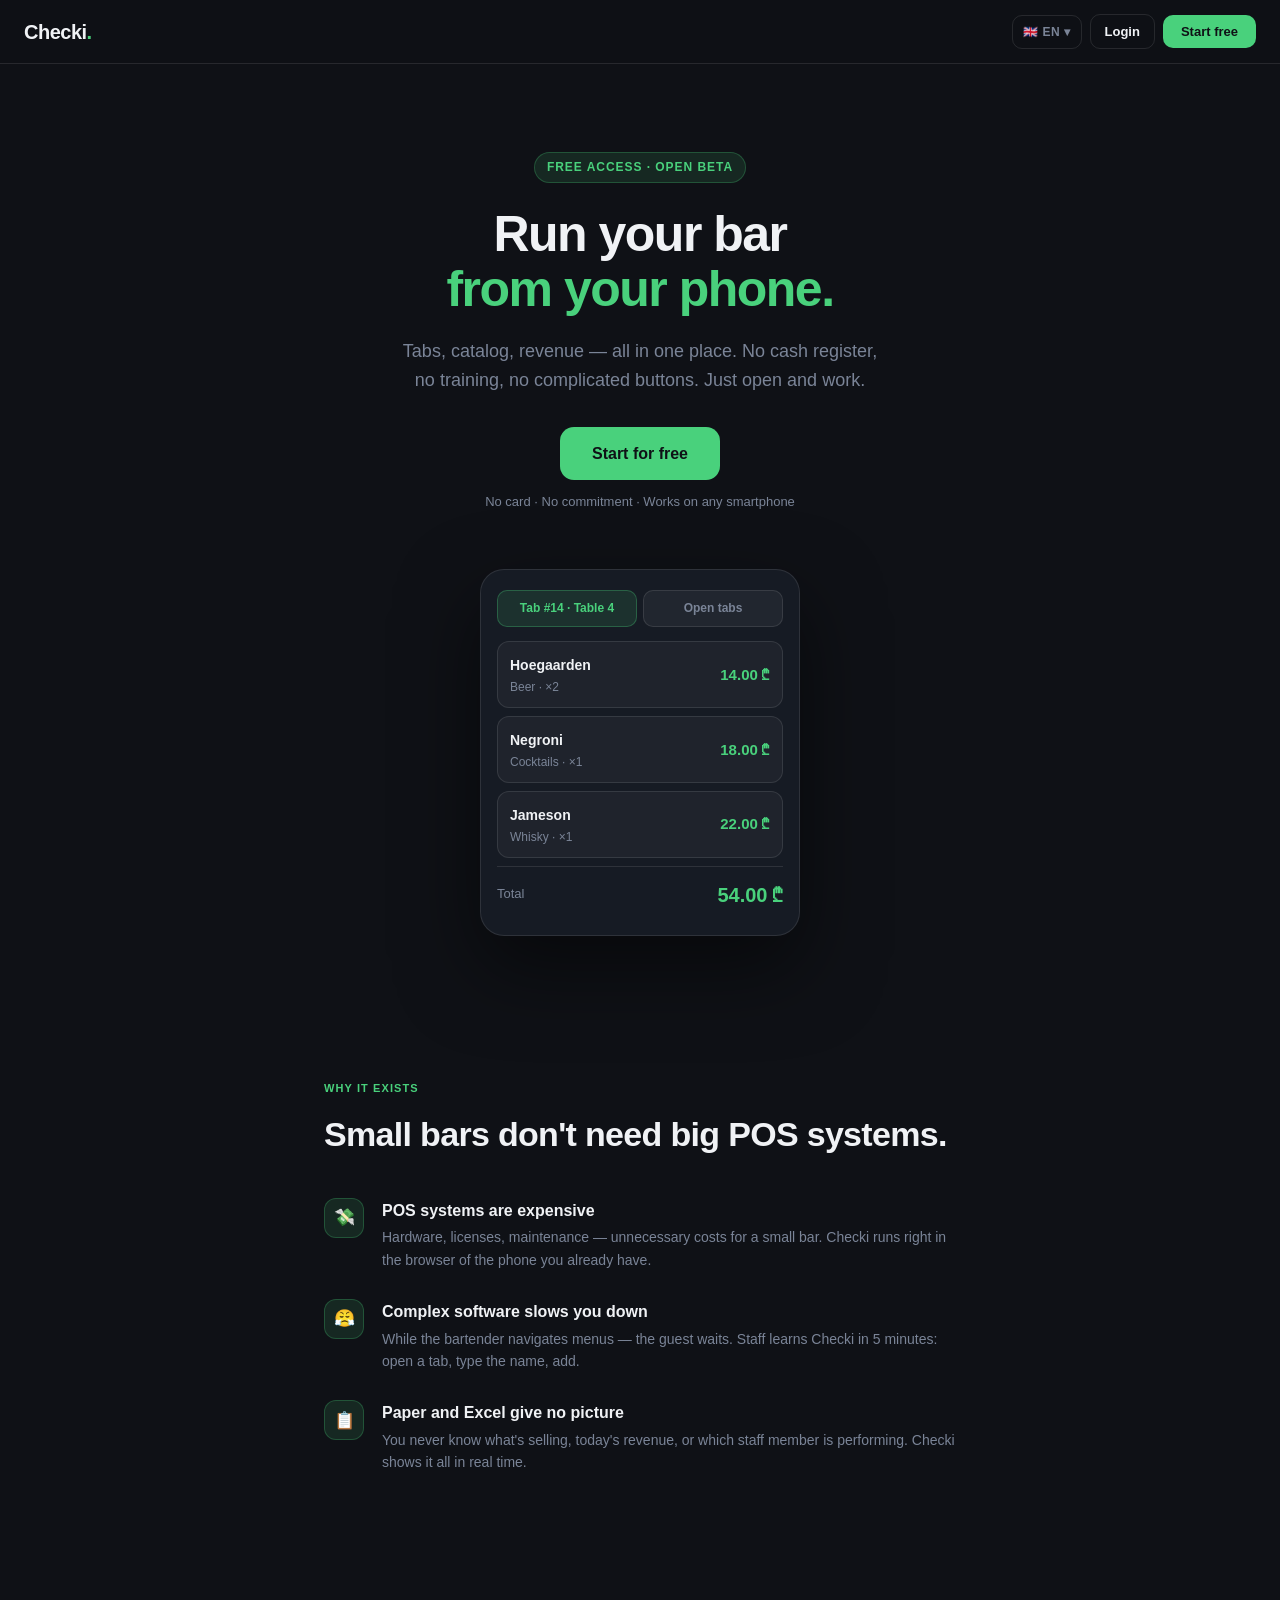
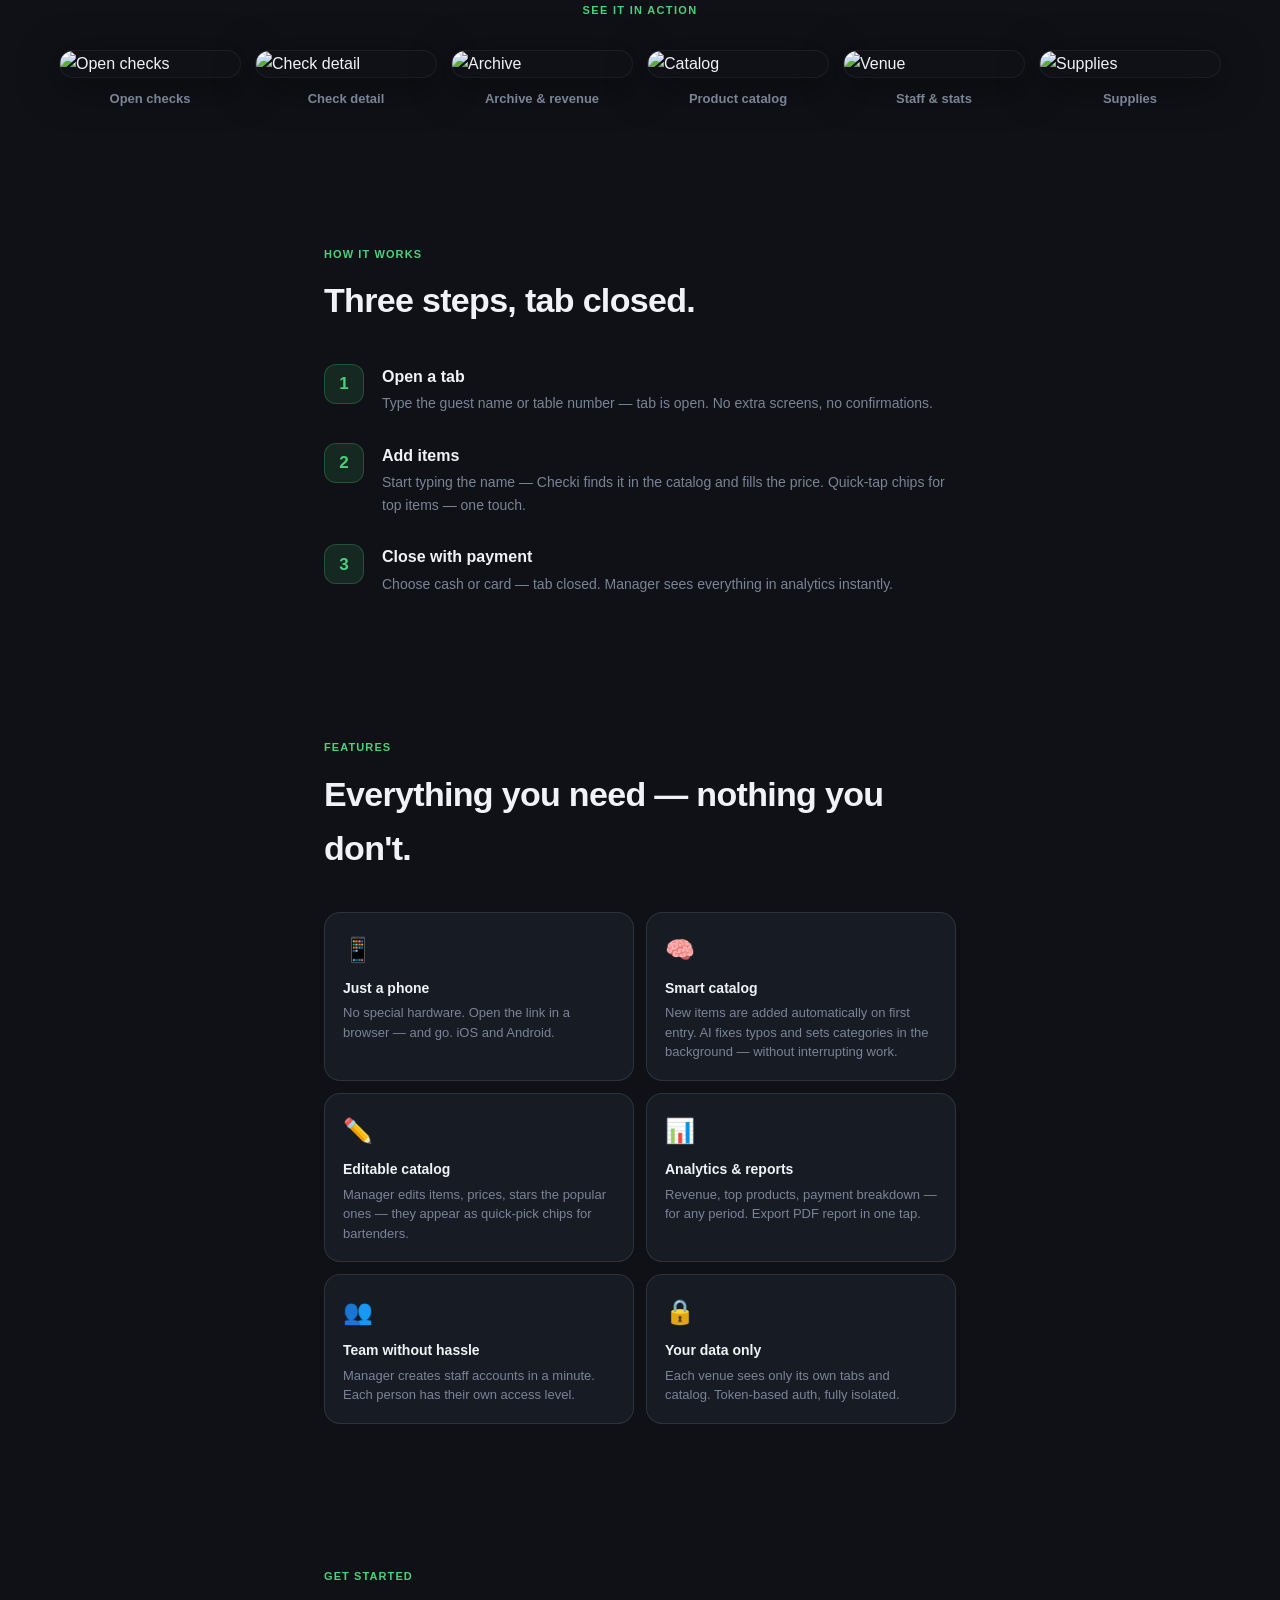
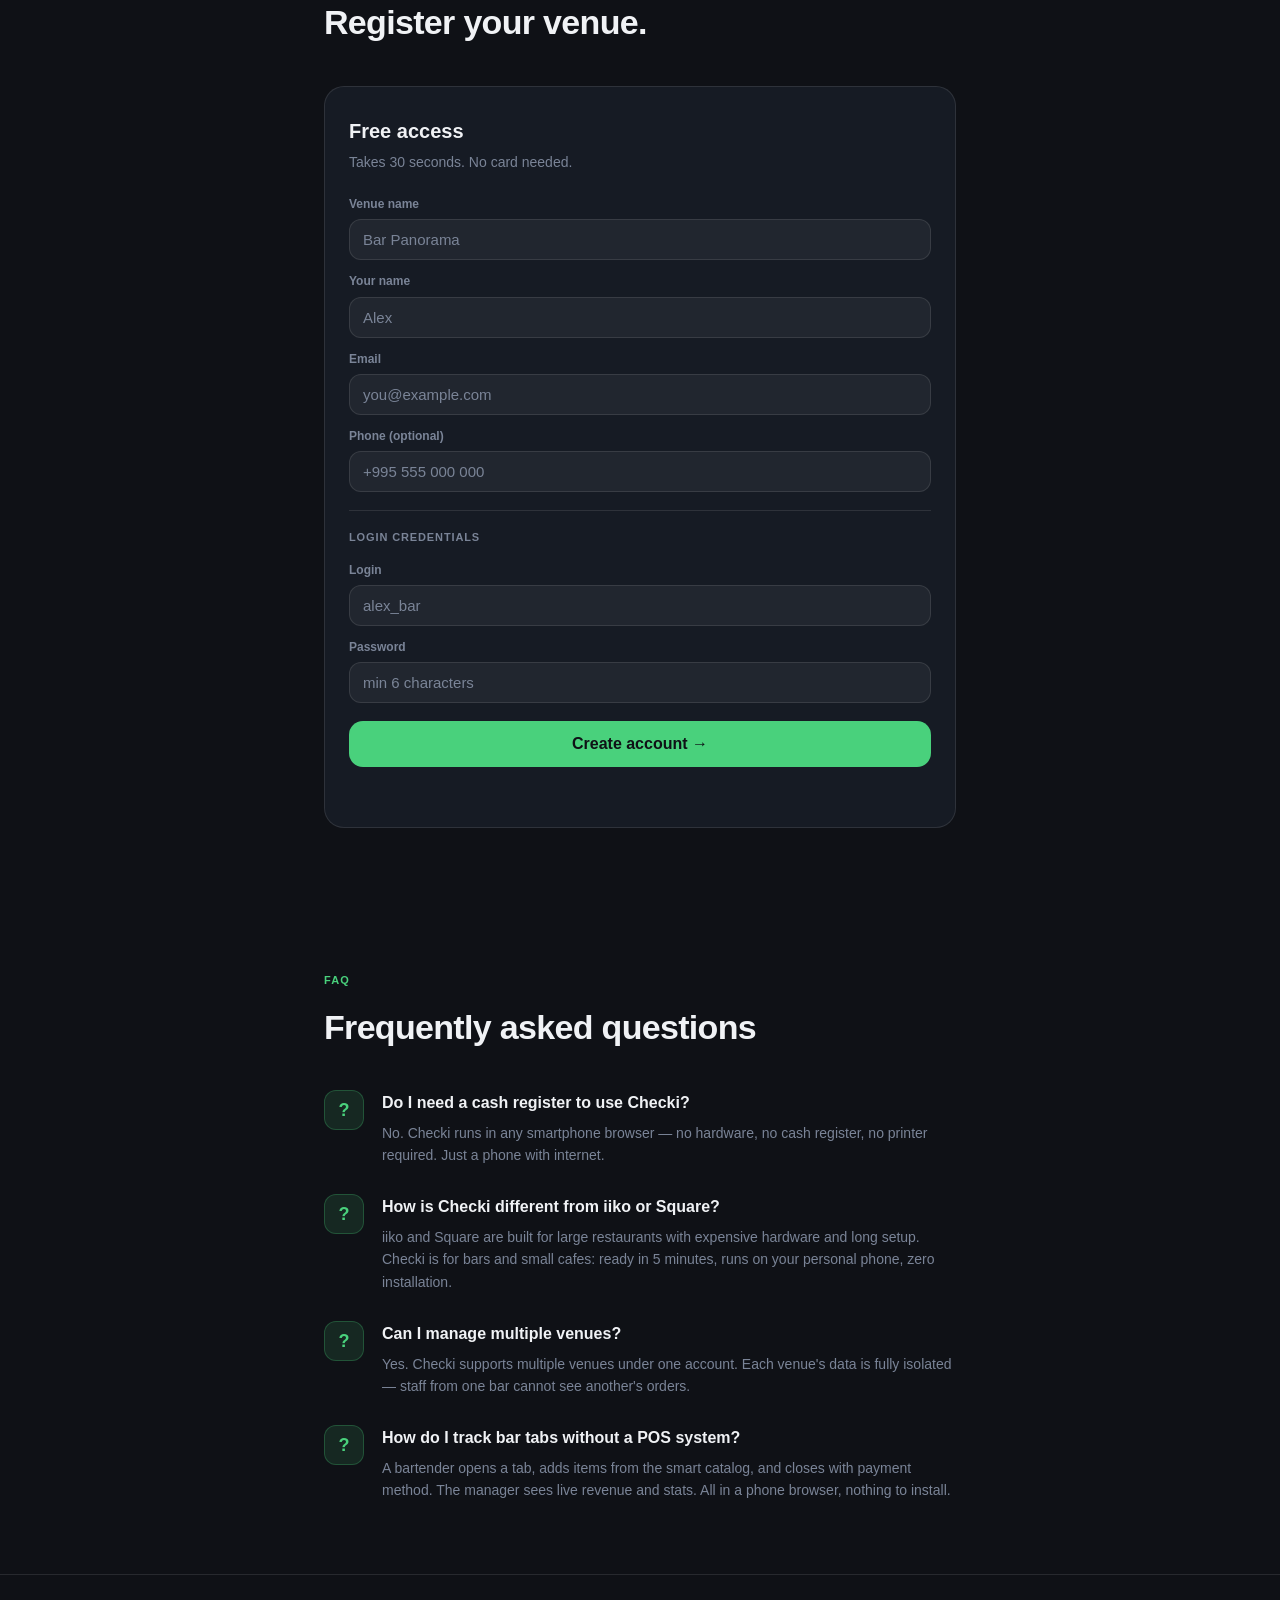
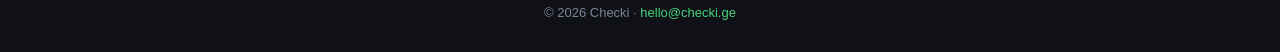
==== landing/index.html @ fb800978 "feat: add real screenshots section to landing page 6 real app screenshots in horizontal scroll carou" ====
<!doctype html>
<html lang="ru">
<head>
  <meta charset="utf-8" />
  <meta name="viewport" content="width=device-width,initial-scale=1,viewport-fit=cover" />
  <link rel="icon" type="image/svg+xml" href="data:image/svg+xml,<svg xmlns='http://www.w3.org/2000/svg' viewBox='0 0 32 32'><rect width='32' height='32' rx='8' fill='%230f1116'/><text y='24' x='4' font-size='22' font-family='system-ui,sans-serif' font-weight='800' fill='%2349d17c'>C</text></svg>" />

  <!-- SEO -->
  <title>Checki — Программа учёта заказов для бара с телефона | Без кассы</title>
  <meta name="description" content="Открывайте счета, добавляйте позиции и закрывайте заказы прямо со смартфона. Checki — простая POS-система для баров и кафе в Грузии. Бесплатный старт, без оборудования." />
  <meta name="keywords" content="программа для бара, приложение для бармена, pos система для бара, bar management georgia, бар без кассы, учёт заказов бар, bar tab management tbilisi, ბარის მართვის პროგრამა" />
  <link rel="canonical" href="https://checki.ge/" />

  <!-- Open Graph -->
  <meta property="og:type"        content="website" />
  <meta property="og:url"         content="https://checki.ge/" />
  <meta property="og:title"       content="Checki — Bar Tab Management from Your Phone | No POS Hardware" />
  <meta property="og:description" content="Open tabs, add drinks, close with payment — all from your phone. No cash register, no hardware. Free start for bars and cafes in Georgia." />
  <meta property="og:site_name"   content="Checki" />

  <!-- JSON-LD: SoftwareApplication -->
  <script type="application/ld+json">
  {
    "@context": "https://schema.org",
    "@type": "SoftwareApplication",
    "name": "Checki",
    "applicationCategory": "BusinessApplication",
    "operatingSystem": "Web",
    "description": "Mobile-first bar and cafe management system. Open tabs, add items, close with payment — all from your phone. No hardware required.",
    "url": "https://checki.ge",
    "inLanguage": ["ka", "ru", "en"],
    "offers": { "@type": "Offer", "price": "0", "priceCurrency": "GEL", "description": "Free start" },
    "featureList": ["Tab management", "Smart catalog with AI", "Analytics & PDF reports", "Multi-staff access", "Multi-venue support", "No hardware required"]
  }
  </script>

  <!-- JSON-LD: LocalBusiness -->
  <script type="application/ld+json">
  {
    "@context": "https://schema.org",
    "@type": "LocalBusiness",
    "name": "Checki",
    "url": "https://checki.ge",
    "email": "hello@checki.ge",
    "address": { "@type": "PostalAddress", "addressLocality": "Tbilisi", "addressCountry": "GE" },
    "areaServed": ["GE", "RU", "AM", "AZ", "KZ"]
  }
  </script>

  <!-- JSON-LD: FAQPage -->
  <script type="application/ld+json">
  {
    "@context": "https://schema.org",
    "@type": "FAQPage",
    "mainEntity": [
      {
        "@type": "Question",
        "name": "Нужен ли кассовый аппарат для работы с Checki?",
        "acceptedAnswer": { "@type": "Answer", "text": "Нет. Checki — это веб-приложение, которое работает на любом смартфоне или планшете через браузер. Никакого специального оборудования, касс или принтеров не требуется. Достаточно телефона с интернетом." }
      },
      {
        "@type": "Question",
        "name": "Чем Checki отличается от iiko или r_keeper?",
        "acceptedAnswer": { "@type": "Answer", "text": "iiko и r_keeper — тяжёлые системы для крупных ресторанов с дорогим оборудованием и долгим внедрением. Checki создан для баров и небольших кафе: запускается за 5 минут, работает на личном телефоне, не требует установки." }
      },
      {
        "@type": "Question",
        "name": "Can I use Checki without a cash register?",
        "acceptedAnswer": { "@type": "Answer", "text": "Yes. Checki is a web app that runs in any smartphone browser. No hardware, no cash register, no printer needed. Just a phone with internet access." }
      },
      {
        "@type": "Question",
        "name": "Does Checki work for multiple venues?",
        "acceptedAnswer": { "@type": "Answer", "text": "Yes. Checki supports multiple venues under one account. Each venue's data is fully isolated — staff of one bar cannot see orders from another." }
      }
    ]
  }
  </script>

  <!-- Google Analytics 4 — replace G-6YEDJ6Z2QZ with your Measurement ID -->
  <script async src="https://www.googletagmanager.com/gtag/js?id=G-6YEDJ6Z2QZ"></script>
  <script>
    window.dataLayer = window.dataLayer || [];
    function gtag(){dataLayer.push(arguments);}
    gtag('js', new Date());
    gtag('config', 'G-6YEDJ6Z2QZ');
  </script>

  <style>
    *, *::before, *::after { box-sizing: border-box; margin: 0; padding: 0; }

    :root {
      --bg:      #0f1116;
      --surface: #161b24;
      --border:  rgba(255,255,255,.10);
      --text:    #f0f2f5;
      --muted:   #7a8497;
      --accent:  #49d17c;
      --accent2: #2eb865;
      --danger:  #ff5a6a;
    }

    html { scroll-behavior: smooth; }
    body {
      background: var(--bg); color: var(--text);
      font-family: -apple-system, BlinkMacSystemFont, "Segoe UI", sans-serif;
      line-height: 1.6; -webkit-font-smoothing: antialiased;
    }
    a { color: var(--accent); text-decoration: none; }

    /* ── NAV ── */
    nav {
      position: sticky; top: 0; z-index: 100;
      display: flex; align-items: center; justify-content: space-between;
      padding: 14px 24px;
      background: rgba(15,17,22,.92);
      backdrop-filter: blur(12px);
      border-bottom: 1px solid var(--border);
      gap: 12px;
    }
    .logo { font-size: 20px; font-weight: 800; letter-spacing: -.5px; color: var(--text); flex: none; }
    .logo span { color: var(--accent); }
    .navRight { display: flex; align-items: center; gap: 8px; }
    /* Language dropdown */
    .langDrop { position: relative; }
    /* shared nav button base — guarantees identical height across button/a */
    .navBtn {
      box-sizing: border-box; display: block; line-height: 1;
      padding: 10px 14px; border-radius: 10px;
      font-family: inherit; font-weight: 700; font-size: 13px;
      white-space: nowrap; text-decoration: none; cursor: pointer;
      flex-shrink: 0; -webkit-tap-highlight-color: transparent;
    }
    .langDropBtn {
      background: none; border: 1px solid var(--border);
      color: var(--muted); font-size: 12px; font-weight: 700;
      padding: 10px 10px; border-radius: 10px; cursor: pointer;
      letter-spacing: .04em; transition: all .15s;
      display: flex; align-items: center; gap: 4px;
      box-sizing: border-box; line-height: 1; flex-shrink: 0;
      -webkit-tap-highlight-color: transparent;
    }
    .langDropBtn:hover { color: var(--text); }
    .langDropMenu {
      display: none; position: absolute; top: calc(100% + 6px); right: 0;
      background: var(--surface); border: 1px solid var(--border);
      border-radius: 10px; overflow: hidden; min-width: 110px; z-index: 200;
    }
    .langDropMenu.open { display: block; }
    .langOpt {
      display: block; width: 100%; text-align: left;
      background: none; border: none; padding: 9px 14px;
      color: var(--muted); font-size: 13px; font-weight: 600; cursor: pointer;
      transition: background .1s;
    }
    .langOpt:hover { background: rgba(255,255,255,.06); color: var(--text); }
    .langOpt.active { color: var(--text); }
    .navLogin {
      background: none; border: 1px solid var(--border);
      color: var(--text); transition: border-color .15s;
    }
    .navLogin:hover { border-color: rgba(255,255,255,.3); }
    .navCta {
      background: var(--accent); color: #0f1116;
      padding-left: 18px; padding-right: 18px;
      transition: background .15s;
    }
    .navCta:hover { background: var(--accent2); }
    /* Mobile burger */
    .navBurger {
      display: none; background: none; border: 1px solid var(--border);
      color: var(--text); padding: 10px 0; width: 40px; border-radius: 10px; cursor: pointer;
      font-size: 18px; box-sizing: border-box; line-height: 1; flex-shrink: 0;
      align-items: center; justify-content: center;
      -webkit-tap-highlight-color: transparent;
    }
    .navDrawer {
      display: none; position: absolute; top: calc(100% + 8px); right: 0;
      background: var(--surface); border: 1px solid var(--border); border-radius: 14px;
      padding: 6px; min-width: 200px; z-index: 200; flex-direction: column; gap: 2px;
    }
    .navDrawer.open { display: flex; }
    .navDrawerItem {
      display: flex; align-items: center; height: 42px; padding: 0 14px; border-radius: 10px;
      background: none; border: none; color: var(--text);
      font-weight: 700; font-size: 14px; white-space: nowrap; text-decoration: none;
      cursor: pointer; transition: background .1s;
    }
    .navDrawerItem:hover { background: rgba(255,255,255,.06); }
    .navDrawerItem.accent { color: var(--accent); }
    .navDrawerSep { height: 1px; background: var(--border); margin: 4px 2px; }
    .navDrawerLangs { display: flex; gap: 4px; padding: 2px 4px 4px; }
    .navDrawerLang {
      flex: 1; height: 34px; border-radius: 8px; border: none;
      background: rgba(255,255,255,.04); color: var(--muted);
      font-size: 12px; font-weight: 700; cursor: pointer; transition: all .1s;
    }
    .navDrawerLang:hover, .navDrawerLang.active { background: rgba(73,209,124,.12); color: var(--accent); }
    @media (max-width: 520px) {
      .navLogin, .langDrop { display: none; }
      .navBurger { display: flex; }
      .navRight { position: relative; }
    }

    /* ── SECTIONS ── */
    section { padding: 72px 24px; max-width: 680px; margin: 0 auto; }

    /* ── HERO ── */
    .hero { padding-top: 88px; padding-bottom: 56px; text-align: center; }
    .heroBadge {
      display: inline-block;
      background: rgba(73,209,124,.12); border: 1px solid rgba(73,209,124,.25);
      color: var(--accent); font-size: 12px; font-weight: 700;
      letter-spacing: .08em; text-transform: uppercase;
      padding: 5px 12px; border-radius: 999px; margin-bottom: 24px;
    }
    h1 { font-size: clamp(30px, 8vw, 50px); font-weight: 800; line-height: 1.1; letter-spacing: -.03em; margin-bottom: 20px; }
    h1 em { color: var(--accent); font-style: normal; }
    .heroSub { font-size: clamp(15px, 4vw, 18px); color: var(--muted); max-width: 480px; margin: 0 auto 32px; }
    .heroCta {
      display: inline-block; background: var(--accent); color: #0f1116;
      padding: 14px 32px; border-radius: 14px; font-size: 16px; font-weight: 700;
      transition: background .15s, transform .1s;
    }
    .heroCta:hover { background: var(--accent2); transform: translateY(-1px); }
    .heroNote { margin-top: 12px; font-size: 13px; color: var(--muted); }

    /* ── MOCKUP ── */
    .mockup {
      max-width: 320px; margin: 0 auto;
      background: var(--surface); border: 1px solid var(--border);
      border-radius: 24px; padding: 20px 16px;
      box-shadow: 0 32px 80px rgba(0,0,0,.5);
    }
    .mockupBar { display: flex; gap: 6px; margin-bottom: 14px; }
    .mockupTab {
      flex: 1; padding: 8px; border-radius: 10px; text-align: center;
      font-size: 12px; font-weight: 600;
      background: rgba(255,255,255,.05); border: 1px solid var(--border); color: var(--muted);
    }
    .mockupTab.active { background: rgba(73,209,124,.12); border-color: rgba(73,209,124,.3); color: var(--accent); }
    .mockupItem {
      display: flex; justify-content: space-between; align-items: center;
      padding: 10px 12px; border-radius: 12px;
      background: rgba(255,255,255,.04); border: 1px solid var(--border); margin-bottom: 8px;
    }
    .mockupItem b { font-size: 14px; }
    .mockupItem small { display: block; color: var(--muted); font-size: 12px; }
    .mockupPrice { font-size: 15px; font-weight: 700; color: var(--accent); }
    .mockupTotal {
      display: flex; justify-content: space-between; align-items: center;
      padding: 12px 0 4px; border-top: 1px solid var(--border); margin-top: 6px;
    }
    .mockupTotal span { color: var(--muted); font-size: 13px; }
    .mockupTotal strong { font-size: 20px; font-weight: 800; color: var(--accent); }

    /* ── STEPS ── */
    .steps { display: flex; flex-direction: column; gap: 28px; }
    .step { display: flex; gap: 18px; align-items: flex-start; }
    .stepNum {
      flex: 0 0 40px; height: 40px; border-radius: 12px;
      background: rgba(73,209,124,.12); border: 1px solid rgba(73,209,124,.25);
      color: var(--accent); font-size: 17px; font-weight: 800;
      display: flex; align-items: center; justify-content: center;
    }
    .stepText h3 { font-size: 16px; font-weight: 700; margin-bottom: 3px; }
    .stepText p  { font-size: 14px; color: var(--muted); }

    /* ── SCREENSHOTS ── */
    .screensSection {
      padding: 56px 0 64px;
      overflow: hidden;
    }
    .screensLabel {
      text-align: center; font-size: 11px; font-weight: 800;
      letter-spacing: .12em; text-transform: uppercase;
      color: var(--accent); margin-bottom: 32px;
    }
    .screensTrack {
      display: flex; gap: 16px; overflow-x: auto; padding: 0 24px 16px;
      scroll-snap-type: x mandatory; -webkit-overflow-scrolling: touch;
      scrollbar-width: none;
    }
    .screensTrack::-webkit-scrollbar { display: none; }
    .screenCard {
      flex: 0 0 auto; scroll-snap-align: center;
      display: flex; flex-direction: column; align-items: center; gap: 12px;
    }
    .screenPhone {
      width: 200px; border-radius: 32px; overflow: hidden;
      box-shadow: 0 8px 40px rgba(0,0,0,.5), 0 0 0 1px rgba(255,255,255,.08);
      background: #0f1116;
    }
    .screenPhone img { display: block; width: 100%; height: auto; }
    .screenCaption {
      font-size: 13px; font-weight: 600; color: var(--muted); text-align: center;
    }
    @media (min-width: 700px) {
      .screensTrack { justify-content: center; flex-wrap: wrap; overflow-x: visible; padding: 0 24px 0; }
      .screenPhone { width: 180px; }
    }

    /* ── FEATURES ── */
    .features { display: grid; grid-template-columns: 1fr 1fr; gap: 12px; }
    @media (max-width: 480px) { .features { grid-template-columns: 1fr; } }
    .feature {
      padding: 18px; border-radius: 16px;
      background: var(--surface); border: 1px solid var(--border);
    }
    .featureIcon { font-size: 24px; margin-bottom: 8px; }
    .feature h3 { font-size: 14px; font-weight: 700; margin-bottom: 4px; }
    .feature p  { font-size: 13px; color: var(--muted); line-height: 1.5; }

    /* ── SECTION LABELS ── */
    .sectionLabel {
      font-size: 11px; font-weight: 700; letter-spacing: .1em;
      text-transform: uppercase; color: var(--accent); margin-bottom: 10px;
    }
    h2 { font-size: clamp(22px, 6vw, 34px); font-weight: 800; letter-spacing: -.02em; margin-bottom: 36px; }

    /* ── FORM ── */
    .formCard {
      background: var(--surface); border: 1px solid var(--border);
      border-radius: 20px; padding: 28px 24px;
    }
    .formTitle    { font-size: 20px; font-weight: 800; margin-bottom: 4px; }
    .formSubtitle { font-size: 14px; color: var(--muted); margin-bottom: 22px; }
    .formGroup { margin-bottom: 12px; }
    .formGroup label { display: block; font-size: 12px; font-weight: 600; margin-bottom: 5px; color: var(--muted); }
    .formGroup input {
      width: 100%; background: rgba(255,255,255,.05); border: 1px solid var(--border);
      border-radius: 12px; color: var(--text); font-size: 15px; padding: 11px 13px;
      outline: none; transition: border-color .15s; -webkit-appearance: none;
    }
    .formGroup input:focus { border-color: rgba(73,209,124,.5); }
    .formGroup input::placeholder { color: var(--muted); }
    .formDivider {
      font-size: 11px; font-weight: 700; letter-spacing: .08em; text-transform: uppercase;
      color: var(--muted); margin: 18px 0 14px; padding-top: 18px; border-top: 1px solid var(--border);
    }
    .btnSubmit {
      width: 100%; padding: 14px; background: var(--accent); color: #0f1116;
      border: none; border-radius: 14px; font-size: 16px; font-weight: 700; cursor: pointer;
      margin-top: 6px; transition: background .15s, transform .1s;
      -webkit-tap-highlight-color: transparent;
    }
    .btnSubmit:hover  { background: var(--accent2); }
    .btnSubmit:active { transform: translateY(1px); }
    .btnSubmit:disabled { opacity: .5; cursor: default; transform: none; }
    .formMsg { margin-top: 12px; font-size: 14px; text-align: center; min-height: 20px; }
    .formMsg.ok  { color: var(--accent); }
    .formMsg.err { color: var(--danger); }

    /* ── FOOTER ── */
    footer {
      padding: 28px 24px; text-align: center;
      font-size: 13px; color: var(--muted);
      border-top: 1px solid var(--border);
    }
  </style>
</head>
<body>

<nav>
  <div class="logo">Checki<span>.</span></div>
  <div class="navRight">
    <div class="langDrop" id="langDrop">
      <button class="langDropBtn" id="langDropBtn">🇬🇧 EN ▾</button>
      <div class="langDropMenu" id="langDropMenu">
        <button class="langOpt" data-lang="ka">🇬🇪 Georgian</button>
        <button class="langOpt active" data-lang="en">🇬🇧 English</button>
        <button class="langOpt" data-lang="ru">🇷🇺 Русский</button>
      </div>
    </div>
    <a class="navBtn navLogin" href="https://admin.checki.ge" data-i="nav_login">Login</a>
    <a class="navBtn navCta" href="#register" data-i="nav_cta">Попробовать бесплатно</a>
    <!-- Mobile burger -->
    <button class="navBurger" id="navBurger" aria-label="Menu">☰</button>
    <div class="navDrawer" id="navDrawer">
      <a class="navDrawerItem" href="https://admin.checki.ge" data-i="nav_login">Login</a>
      <div class="navDrawerSep"></div>
      <div class="navDrawerLangs">
        <button class="navDrawerLang" data-lang="ka">🇬🇪 KA</button>
        <button class="navDrawerLang active" data-lang="en">🇬🇧 EN</button>
        <button class="navDrawerLang" data-lang="ru">🇷🇺 RU</button>
      </div>
      <div class="navDrawerSep"></div>
      <a class="navDrawerItem accent" href="#register" data-i="nav_cta">Попробовать →</a>
    </div>
  </div>
</nav>

<!-- HERO -->
<section class="hero">
  <div class="heroBadge" data-i="badge">Бесплатный доступ · Открытое бета-тестирование</div>
  <h1 data-i="hero_h1">Управляй баром<br><em data-i="hero_em">с телефона.</em></h1>
  <p class="heroSub" data-i="hero_sub">Чеки, каталог, выручка — всё в одном месте. Без кассового аппарата, без обучения, без лишних кнопок. Просто открыл — и работаешь.</p>
  <a class="heroCta" href="#register" data-i="hero_cta">Начать бесплатно</a>
  <p class="heroNote" data-i="hero_note">Без карты · Без обязательств · Работает на любом смартфоне</p>
</section>

<!-- MOCKUP -->
<div style="padding: 0 24px 72px; max-width: 680px; margin: 0 auto">
  <div class="mockup">
    <div class="mockupBar">
      <div class="mockupTab active" data-i="mock_tab1">Чек #14 · Стол 4</div>
      <div class="mockupTab" data-i="mock_tab2">Открытые</div>
    </div>
    <div class="mockupItem">
      <div><b>Hoegaarden</b><small data-i="mock_beer">Пиво · ×2</small></div>
      <div class="mockupPrice">14.00 ₾</div>
    </div>
    <div class="mockupItem">
      <div><b>Negroni</b><small data-i="mock_cocktail">Коктейли · ×1</small></div>
      <div class="mockupPrice">18.00 ₾</div>
    </div>
    <div class="mockupItem">
      <div><b>Jameson</b><small data-i="mock_whisky">Виски · ×1</small></div>
      <div class="mockupPrice">22.00 ₾</div>
    </div>
    <div class="mockupTotal">
      <span data-i="mock_total">Итого</span>
      <strong>54.00 ₾</strong>
    </div>
  </div>
</div>

<!-- PROBLEM -->
<section>
  <div class="sectionLabel" data-i="prob_label">Зачем это нужно</div>
  <h2 data-i="prob_h2">Маленькому бару не нужна большая касса.</h2>
  <div class="steps">
    <div class="step">
      <div class="stepNum">💸</div>
      <div class="stepText">
        <h3 data-i="prob1_h">Кассовые системы стоят дорого</h3>
        <p data-i="prob1_p">Оборудование, лицензии, обслуживание — для небольшого бара это лишние расходы. Checki работает прямо в браузере телефона, который у тебя уже есть.</p>
      </div>
    </div>
    <div class="step">
      <div class="stepNum">😤</div>
      <div class="stepText">
        <h3 data-i="prob2_h">Сложные программы тормозят работу</h3>
        <p data-i="prob2_p">Пока бармен разбирается в меню системы — гость ждёт. Checki обучается за 5 минут: открыл чек, написал название, нажал добавить.</p>
      </div>
    </div>
    <div class="step">
      <div class="stepNum">📋</div>
      <div class="stepText">
        <h3 data-i="prob3_h">Бумага и Excel не дают картину</h3>
        <p data-i="prob3_p">Никогда не знаешь что продаётся, какая выручка сегодня и какой официант работал. Checki показывает это в реальном времени.</p>
      </div>
    </div>
  </div>
</section>

<!-- SCREENSHOTS -->
<div class="screensSection">
  <div class="screensLabel" data-i="screens_label">Как это выглядит</div>
  <div class="screensTrack" id="screensTrack">
    <div class="screenCard">
      <div class="screenPhone">
        <img src="/screenshots/open-checks.jpg" alt="Open checks" loading="lazy" />
      </div>
      <div class="screenCaption" data-i="screens_cap1">Открытые чеки</div>
    </div>
    <div class="screenCard">
      <div class="screenPhone">
        <img src="/screenshots/check-detail.jpg" alt="Check detail" loading="lazy" />
      </div>
      <div class="screenCaption" data-i="screens_cap2">Чек с позициями</div>
    </div>
    <div class="screenCard">
      <div class="screenPhone">
        <img src="/screenshots/archive.jpg" alt="Archive" loading="lazy" />
      </div>
      <div class="screenCaption" data-i="screens_cap3">Архив и выручка</div>
    </div>
    <div class="screenCard">
      <div class="screenPhone">
        <img src="/screenshots/catalog.jpg" alt="Catalog" loading="lazy" />
      </div>
      <div class="screenCaption" data-i="screens_cap4">Каталог продуктов</div>
    </div>
    <div class="screenCard">
      <div class="screenPhone">
        <img src="/screenshots/venue.jpg" alt="Venue" loading="lazy" />
      </div>
      <div class="screenCaption" data-i="screens_cap5">Персонал и статистика</div>
    </div>
    <div class="screenCard">
      <div class="screenPhone">
        <img src="/screenshots/supplies.jpg" alt="Supplies" loading="lazy" />
      </div>
      <div class="screenCaption" data-i="screens_cap6">Закупки</div>
    </div>
  </div>
</div>

<!-- HOW IT WORKS -->
<section>
  <div class="sectionLabel" data-i="how_label">Как это работает</div>
  <h2 data-i="how_h2">Три шага — и чек закрыт.</h2>
  <div class="steps">
    <div class="step">
      <div class="stepNum">1</div>
      <div class="stepText">
        <h3 data-i="how1_h">Открыть чек</h3>
        <p data-i="how1_p">Введи имя гостя или номер стола — чек открыт. Никаких лишних экранов, никаких подтверждений.</p>
      </div>
    </div>
    <div class="step">
      <div class="stepNum">2</div>
      <div class="stepText">
        <h3 data-i="how2_h">Добавить позиции</h3>
        <p data-i="how2_p">Начни вводить название — Checki найдёт нужное из каталога и подставит цену. Быстрые кнопки для топовых позиций — одно касание.</p>
      </div>
    </div>
    <div class="step">
      <div class="stepNum">3</div>
      <div class="stepText">
        <h3 data-i="how3_h">Закрыть с оплатой</h3>
        <p data-i="how3_p">Выбери способ оплаты — наличные или карта — чек закрыт. Менеджер видит всё в аналитике мгновенно.</p>
      </div>
    </div>
  </div>
</section>

<!-- FEATURES -->
<section>
  <div class="sectionLabel" data-i="feat_label">Возможности</div>
  <h2 data-i="feat_h2">Всё что нужно — ничего лишнего.</h2>
  <div class="features">
    <div class="feature">
      <div class="featureIcon">📱</div>
      <h3 data-i="f1_h">Только телефон</h3>
      <p data-i="f1_p">Никакого оборудования. Открой ссылку в браузере — и можно работать. iOS и Android.</p>
    </div>
    <div class="feature">
      <div class="featureIcon">🧠</div>
      <h3 data-i="f2_h">Умный каталог</h3>
      <p data-i="f2_p">Новая позиция добавляется сама при первом вводе. ИИ исправляет опечатки и расставляет категории — в фоне, не мешая работе.</p>
    </div>
    <div class="feature">
      <div class="featureIcon">✏️</div>
      <h3 data-i="f3_h">Каталог под себя</h3>
      <p data-i="f3_p">Менеджер редактирует позиции, цены, помечает звёздочкой популярные — они появляются как быстрые кнопки у барменов.</p>
    </div>
    <div class="feature">
      <div class="featureIcon">📊</div>
      <h3 data-i="f4_h">Аналитика и отчёты</h3>
      <p data-i="f4_p">Выручка, топ позиций, разбивка по оплате — за любой период. Экспорт PDF-отчёта одной кнопкой.</p>
    </div>
    <div class="feature">
      <div class="featureIcon">👥</div>
      <h3 data-i="f5_h">Команда без возни</h3>
      <p data-i="f5_p">Менеджер создаёт аккаунты для персонала за минуту. У каждого свой уровень доступа.</p>
    </div>
    <div class="feature">
      <div class="featureIcon">🔒</div>
      <h3 data-i="f6_h">Данные только ваши</h3>
      <p data-i="f6_p">Каждое заведение видит только свои чеки и каталог. Токенная авторизация, данные изолированы.</p>
    </div>
  </div>
</section>

<!-- REGISTER -->
<section id="register">
  <div class="sectionLabel" data-i="reg_label">Начать</div>
  <h2 data-i="reg_h2">Зарегистрируй заведение.</h2>
  <div class="formCard">
    <div class="formTitle" data-i="reg_title">Бесплатный доступ</div>
    <div class="formSubtitle" data-i="reg_sub">Займёт 30 секунд. Карта не нужна.</div>

    <div class="formGroup">
      <label data-i="lbl_venue">Название заведения</label>
      <input id="fVenueName" type="text" data-ph="ph_venue" autocomplete="organization" />
    </div>
    <div class="formGroup">
      <label data-i="lbl_name">Ваше имя</label>
      <input id="fManagerName" type="text" data-ph="ph_name" autocomplete="name" />
    </div>
    <div class="formGroup">
      <label>Email</label>
      <input id="fEmail" type="email" placeholder="you@example.com" autocomplete="email" />
    </div>
    <div class="formGroup">
      <label data-i="lbl_phone"></label>
      <input id="fPhone" type="tel" data-ph="ph_phone" autocomplete="tel" />
    </div>

    <div class="formDivider" data-i="div_creds">Данные для входа</div>

    <div class="formGroup">
      <label data-i="lbl_login">Логин</label>
      <input id="fLogin" type="text" data-ph="ph_login" autocomplete="username" autocapitalize="none" />
    </div>
    <div class="formGroup">
      <label data-i="lbl_pass">Пароль</label>
      <input id="fPassword" type="password" data-ph="ph_pass" autocomplete="new-password" />
    </div>

    <button class="btnSubmit" id="btnRegister" data-i="btn_reg">Создать аккаунт →</button>
    <div class="formMsg" id="formMsg"></div>
  </div>
</section>

<!-- FAQ -->
<section id="faq">
  <div class="sectionLabel" data-i="faq_label">FAQ</div>
  <h2 data-i="faq_h2">Frequently asked questions</h2>
  <div class="steps" id="faqList"></div>
</section>

<footer>
  © 2026 Checki · <a href="mailto:hello@checki.ge">hello@checki.ge</a>
</footer>

<script>
const API   = "https://api.checki.ge";
const ADMIN = "https://admin.checki.ge";

/* ── i18n ── */
const T = {
  ru: {
    nav_login:   "Войти",
    nav_cta:     "Попробовать",
    badge:       "Бесплатный доступ · Открытое бета-тестирование",
    hero_h1:     "Управляй баром",
    hero_em:     "с телефона.",
    hero_sub:    "Чеки, каталог, выручка — всё в одном месте. Без кассового аппарата, без обучения, без лишних кнопок. Просто открыл — и работаешь.",
    hero_cta:    "Начать бесплатно",
    hero_note:   "Без карты · Без обязательств · Работает на любом смартфоне",
    mock_tab1:   "Чек #14 · Стол 4",
    mock_tab2:   "Открытые",
    mock_beer:   "Пиво · ×2",
    mock_cocktail: "Коктейли · ×1",
    mock_whisky: "Виски · ×1",
    mock_total:  "Итого",
    prob_label:  "Зачем это нужно",
    prob_h2:     "Маленькому бару не нужна большая касса.",
    prob1_h:     "Кассовые системы стоят дорого",
    prob1_p:     "Оборудование, лицензии, обслуживание — для небольшого бара это лишние расходы. Checki работает прямо в браузере телефона, который у тебя уже есть.",
    prob2_h:     "Сложные программы тормозят работу",
    prob2_p:     "Пока бармен разбирается в меню системы — гость ждёт. Checki обучается за 5 минут: открыл чек, написал название, нажал добавить.",
    prob3_h:     "Бумага и Excel не дают картину",
    prob3_p:     "Никогда не знаешь что продаётся, какая выручка сегодня и какой официант работал. Checki показывает это в реальном времени.",
    screens_label: "Как это выглядит",
    screens_cap1: "Открытые чеки", screens_cap2: "Чек с позициями",
    screens_cap3: "Архив и выручка", screens_cap4: "Каталог продуктов",
    screens_cap5: "Персонал и статистика", screens_cap6: "Закупки",
    how_label:   "Как это работает",
    how_h2:      "Три шага — и чек закрыт.",
    how1_h:      "Открыть чек",
    how1_p:      "Введи имя гостя или номер стола — чек открыт. Никаких лишних экранов, никаких подтверждений.",
    how2_h:      "Добавить позиции",
    how2_p:      "Начни вводить название — Checki найдёт нужное из каталога и подставит цену. Быстрые кнопки для топовых позиций — одно касание.",
    how3_h:      "Закрыть с оплатой",
    how3_p:      "Выбери способ оплаты — наличные или карта — чек закрыт. Менеджер видит всё в аналитике мгновенно.",
    feat_label:  "Возможности",
    feat_h2:     "Всё что нужно — ничего лишнего.",
    f1_h: "Только телефон",      f1_p: "Никакого оборудования. Открой ссылку в браузере — и можно работать. iOS и Android.",
    f2_h: "Умный каталог",       f2_p: "Новая позиция добавляется сама при первом вводе. ИИ исправляет опечатки и расставляет категории — в фоне, не мешая работе.",
    f3_h: "Каталог под себя",    f3_p: "Менеджер редактирует позиции, цены, помечает звёздочкой популярные — они появляются как быстрые кнопки у барменов.",
    f4_h: "Аналитика и отчёты",  f4_p: "Выручка, топ позиций, разбивка по оплате — за любой период. Экспорт PDF-отчёта одной кнопкой.",
    f5_h: "Команда без возни",   f5_p: "Менеджер создаёт аккаунты для персонала за минуту. У каждого свой уровень доступа.",
    f6_h: "Данные только ваши",  f6_p: "Каждое заведение видит только свои чеки и каталог. Токенная авторизация, данные изолированы.",
    reg_label:   "Начать",
    reg_h2:      "Зарегистрируй заведение.",
    reg_title:   "Бесплатный доступ",
    reg_sub:     "Займёт 30 секунд. Карта не нужна.",
    lbl_venue:   "Название заведения",
    lbl_name:    "Ваше имя",
    lbl_phone:   "Телефон (необязательно)",
    lbl_login:   "Логин",
    lbl_pass:    "Пароль",
    div_creds:   "Данные для входа",
    btn_reg:     "Создать аккаунт →",
    ph_venue:    "Бар Панорама",
    ph_name:     "Алекс",
    ph_phone:    "+995 555 000 000",
    ph_login:    "alex_bar",
    ph_pass:     "минимум 6 символов",
    err_venue:   "Введите название заведения",
    err_name:    "Введите ваше имя",
    err_email:   "Введите email",
    err_login:   "Придумайте логин",
    err_pass:    "Пароль — минимум 6 символов",
    err_taken:   "Этот логин уже занят",
    err_net:     "Ошибка сети — попробуйте ещё раз",
    ok_msg:      "✓ Готово! ",
    ok_link:     "Открыть Checki →",
    loading:     "Создаём…",
    faq_label:   "Вопросы и ответы",
    faq_h2:      "Часто задаваемые вопросы",
    faq: [
      { q: "Нужен ли кассовый аппарат?", a: "Нет. Checki работает в браузере любого смартфона. Никакого оборудования, касс или принтеров — только телефон с интернетом." },
      { q: "Чем Checki отличается от iiko или r_keeper?", a: "iiko и r_keeper — тяжёлые системы для крупных ресторанов. Checki создан для баров и небольших кафе: запускается за 5 минут на личном телефоне, не требует установки и обучения." },
      { q: "Можно ли работать с несколькими заведениями?", a: "Да. Checki поддерживает несколько заведений. Данные каждого полностью изолированы — персонал одного бара не видит заказы другого." },
      { q: "Как вести учёт заказов без кассы?", a: "Бармен открывает чек, добавляет позиции из каталога, закрывает с выбором оплаты. Менеджер видит выручку и статистику в реальном времени. Всё — в браузере телефона, без установки." },
    ],
  },
  en: {
    nav_login:   "Login",
    nav_cta:     "Start free",
    badge:       "Free access · Open beta",
    hero_h1:     "Run your bar",
    hero_em:     "from your phone.",
    hero_sub:    "Tabs, catalog, revenue — all in one place. No cash register, no training, no complicated buttons. Just open and work.",
    hero_cta:    "Start for free",
    hero_note:   "No card · No commitment · Works on any smartphone",
    mock_tab1:   "Tab #14 · Table 4",
    mock_tab2:   "Open tabs",
    mock_beer:   "Beer · ×2",
    mock_cocktail: "Cocktails · ×1",
    mock_whisky: "Whisky · ×1",
    mock_total:  "Total",
    prob_label:  "Why it exists",
    prob_h2:     "Small bars don't need big POS systems.",
    prob1_h:     "POS systems are expensive",
    prob1_p:     "Hardware, licenses, maintenance — unnecessary costs for a small bar. Checki runs right in the browser of the phone you already have.",
    prob2_h:     "Complex software slows you down",
    prob2_p:     "While the bartender navigates menus — the guest waits. Staff learns Checki in 5 minutes: open a tab, type the name, add.",
    prob3_h:     "Paper and Excel give no picture",
    prob3_p:     "You never know what's selling, today's revenue, or which staff member is performing. Checki shows it all in real time.",
    screens_label: "See it in action",
    screens_cap1: "Open checks", screens_cap2: "Check detail",
    screens_cap3: "Archive & revenue", screens_cap4: "Product catalog",
    screens_cap5: "Staff & stats", screens_cap6: "Supplies",
    how_label:   "How it works",
    how_h2:      "Three steps, tab closed.",
    how1_h:      "Open a tab",
    how1_p:      "Type the guest name or table number — tab is open. No extra screens, no confirmations.",
    how2_h:      "Add items",
    how2_p:      "Start typing the name — Checki finds it in the catalog and fills the price. Quick-tap chips for top items — one touch.",
    how3_h:      "Close with payment",
    how3_p:      "Choose cash or card — tab closed. Manager sees everything in analytics instantly.",
    feat_label:  "Features",
    feat_h2:     "Everything you need — nothing you don't.",
    f1_h: "Just a phone",         f1_p: "No special hardware. Open the link in a browser — and go. iOS and Android.",
    f2_h: "Smart catalog",        f2_p: "New items are added automatically on first entry. AI fixes typos and sets categories in the background — without interrupting work.",
    f3_h: "Editable catalog",     f3_p: "Manager edits items, prices, stars the popular ones — they appear as quick-pick chips for bartenders.",
    f4_h: "Analytics & reports",  f4_p: "Revenue, top products, payment breakdown — for any period. Export PDF report in one tap.",
    f5_h: "Team without hassle",  f5_p: "Manager creates staff accounts in a minute. Each person has their own access level.",
    f6_h: "Your data only",       f6_p: "Each venue sees only its own tabs and catalog. Token-based auth, fully isolated.",
    reg_label:   "Get started",
    reg_h2:      "Register your venue.",
    reg_title:   "Free access",
    reg_sub:     "Takes 30 seconds. No card needed.",
    lbl_venue:   "Venue name",
    lbl_name:    "Your name",
    lbl_phone:   "Phone (optional)",
    lbl_login:   "Login",
    lbl_pass:    "Password",
    div_creds:   "Login credentials",
    btn_reg:     "Create account →",
    ph_venue:    "Bar Panorama",
    ph_name:     "Alex",
    ph_phone:    "+995 555 000 000",
    ph_login:    "alex_bar",
    ph_pass:     "min 6 characters",
    err_venue:   "Enter your venue name",
    err_name:    "Enter your name",
    err_email:   "Enter your email",
    err_login:   "Choose a login",
    err_pass:    "Password must be at least 6 characters",
    err_taken:   "This login is already taken",
    err_net:     "Network error — please try again",
    ok_msg:      "✓ Done! ",
    ok_link:     "Open Checki →",
    loading:     "Creating…",
    faq_label:   "FAQ",
    faq_h2:      "Frequently asked questions",
    faq: [
      { q: "Do I need a cash register to use Checki?", a: "No. Checki runs in any smartphone browser — no hardware, no cash register, no printer required. Just a phone with internet." },
      { q: "How is Checki different from iiko or Square?", a: "iiko and Square are built for large restaurants with expensive hardware and long setup. Checki is for bars and small cafes: ready in 5 minutes, runs on your personal phone, zero installation." },
      { q: "Can I manage multiple venues?", a: "Yes. Checki supports multiple venues under one account. Each venue's data is fully isolated — staff from one bar cannot see another's orders." },
      { q: "How do I track bar tabs without a POS system?", a: "A bartender opens a tab, adds items from the smart catalog, and closes with payment method. The manager sees live revenue and stats. All in a phone browser, nothing to install." },
    ],
  },
  ka: {
    nav_login:   "შესვლა",
    nav_cta:     "სცადე",
    badge:       "უფასო წვდომა · ღია ბეტა",
    hero_h1:     "მართე ბარი",
    hero_em:     "ტელეფონიდან.",
    hero_sub:    "ჩეკები, კატალოგი, შემოსავალი — ყველაფერი ერთ ადგილას. საკასო აპარატის, სწავლების და რთული ღილაკების გარეშე.",
    hero_cta:    "დაიწყე უფასოდ",
    hero_note:   "ბარათის გარეშე · ვალდებულების გარეშე · ნებისმიერ სმარტფონზე",
    mock_tab1:   "ჩეკი #14 · მაგიდა 4",
    mock_tab2:   "გახსნილი",
    mock_beer:   "ლუდი · ×2",
    mock_cocktail: "კოქტეილი · ×1",
    mock_whisky: "ვისკი · ×1",
    mock_total:  "სულ",
    prob_label:  "რატომ არის საჭირო",
    prob_h2:     "პატარა ბარს არ სჭირდება დიდი საკასო სისტემა.",
    prob1_h:     "საკასო სისტემები ძვირია",
    prob1_p:     "აღჭურვილობა, ლიცენზიები, მომსახურება — პატარა ბარისთვის ეს ზედმეტი ხარჯებია. Checki მუშაობს პირდაპირ ბრაუზერში, ტელეფონზე, რომელიც უკვე გაქვს.",
    prob2_h:     "რთული პროგრამები ანელებს მუშაობას",
    prob2_p:     "სანამ ბარმენი სისტემის მენიუს ეჩვევა — სტუმარი ელოდება. Checki 5 წუთში ისწავლება: გახსენი ჩეკი, დაწერე სახელი, დაამატე.",
    prob3_h:     "ქაღალდი და Excel სრულ სურათს არ იძლევა",
    prob3_p:     "არასდროს იცი რა იყიდება, რა შემოსავალია დღეს. Checki ამას რეალურ დროში გვიჩვენებს.",
    screens_label: "როგორ გამოიყურება",
    screens_cap1: "ღია ჩეკები", screens_cap2: "ჩეკის დეტალი",
    screens_cap3: "არქივი და შემოსავალი", screens_cap4: "პროდუქტების კატალოგი",
    screens_cap5: "პერსონალი და სტატისტიკა", screens_cap6: "შესყიდვები",
    how_label:   "როგორ მუშაობს",
    how_h2:      "სამი ნაბიჯი — ჩეკი დახურულია.",
    how1_h:      "გახსენი ჩეკი",
    how1_p:      "შეიყვანე სტუმრის სახელი ან მაგიდის ნომერი — ჩეკი გახსნილია. ზედმეტი ეკრანების გარეშე.",
    how2_h:      "დაამატე პოზიციები",
    how2_p:      "დაიწყე სახელის შეყვანა — Checki კატალოგიდან მოძებნის და ფასს ავტომატურად ჩასვამს.",
    how3_h:      "დახურე გადახდით",
    how3_p:      "აირჩიე გადახდის მეთოდი — ნაღდი ან ბარათი — ჩეკი დახურულია. მენეჯერი ყველაფერს ანალიტიკაში ხედავს.",
    feat_label:  "შესაძლებლობები",
    feat_h2:     "ყველაფერი რაც საჭიროა — ზედმეტი არაფერი.",
    f1_h: "მხოლოდ ტელეფონი",    f1_p: "არანაირი სპეციალური აღჭურვილობა. გახსენი ბმული ბრაუზერში — მუშაობა შეგიძლია. iOS და Android.",
    f2_h: "ჭკვიანი კატალოგი",   f2_p: "ახალი პოზიცია ავტომატურად ემატება პირველი შეყვანისას. AI ასწორებს შეცდომებს ფონურ რეჟიმში.",
    f3_h: "რედაქტირებადი კატალოგი", f3_p: "მენეჯერი არედაქტირებს პოზიციებს, ფასებს, ვარსკვლავით ნიშნავს პოპულარულებს.",
    f4_h: "ანალიტიკა და ანგარიშები", f4_p: "შემოსავალი, ტოპ პოზიციები, გადახდების სტრუქტურა. PDF ანგარიში ერთი ღილაკით.",
    f5_h: "გუნდი პრობლემის გარეშე", f5_p: "მენეჯერი პერსონალისთვის ანგარიშებს წუთში ქმნის.",
    f6_h: "მხოლოდ შენი მონაცემები", f6_p: "თითოეული დაწესებულება მხოლოდ საკუთარ ჩეკებსა და კატალოგს ხედავს.",
    reg_label:   "დაწყება",
    reg_h2:      "დაარეგისტრირე დაწესებულება.",
    reg_title:   "უფასო წვდომა",
    reg_sub:     "30 წამი დასჭირდება. ბარათი არ არის საჭირო.",
    lbl_venue:   "დაწესებულების სახელი",
    lbl_name:    "შენი სახელი",
    lbl_phone:   "ტელეფონი (არასავალდებულო)",
    lbl_login:   "ლოგინი",
    lbl_pass:    "პაროლი",
    div_creds:   "შესვლის მონაცემები",
    btn_reg:     "ანგარიშის შექმნა →",
    ph_venue:    "ბარი პანორამა",
    ph_name:     "ალექსი",
    ph_phone:    "+995 555 000 000",
    ph_login:    "alex_bar",
    ph_pass:     "მინიმუმ 6 სიმბოლო",
    err_venue:   "შეიყვანე დაწესებულების სახელი",
    err_name:    "შეიყვანე შენი სახელი",
    err_email:   "შეიყვანე email",
    err_login:   "აირჩიე ლოგინი",
    err_pass:    "პაროლი — მინიმუმ 6 სიმბოლო",
    err_taken:   "ეს ლოგინი უკვე დაკავებულია",
    err_net:     "ქსელის შეცდომა — კვლავ სცადე",
    ok_msg:      "✓ მზადაა! ",
    ok_link:     "Checki-ს გახსნა →",
    loading:     "იქმნება…",
    faq_label:   "კითხვები",
    faq_h2:      "ხშირად დასმული კითხვები",
    faq: [
      { q: "საკასო აპარატი საჭიროა?", a: "არა. Checki მუშაობს ნებისმიერი სმარტფონის ბრაუზერში. არანაირი აღჭურვილობა, საკასო ან პრინტერი — მხოლოდ ინტერნეტით ტელეფონი." },
      { q: "Checki რით განსხვავდება სხვა POS სისტემებისგან?", a: "სხვა სისტემები მსხვილი რესტორნებისთვისაა — ძვირი აღჭურვილობა, დიდი დანერგვა. Checki ბარებისა და პატარა კაფეებისთვისაა: 5 წუთში გაშვება, პირად ტელეფონზე, ინსტალაციის გარეშე." },
      { q: "შეიძლება რამდენიმე დაწესებულების მართვა?", a: "დიახ. Checki მხარს უჭერს რამდენიმე დაწესებულებას. თითოეულის მონაცემები სრულად იზოლირებულია." },
      { q: "როგორ ვაწარმოო ჩეკები საკასო სისტემის გარეშე?", a: "ბარმენი ხსნის ჩეკს, ამატებს პოზიციებს კატალოგიდან, ხურავს გადახდის მეთოდით. მენეჯერი ხედავს შემოსავალს რეალურ დროში — ყველაფერი ბრაუზერში." },
    ],
  },
};

let lang = localStorage.getItem("checki_lang") || "en";
if (!T[lang]) lang = "en";

function applyLang(l) {
  lang = l;
  localStorage.setItem("checki_lang", l);
  const t = T[l];
  document.documentElement.lang = l;

  document.querySelectorAll("[data-i]").forEach(el => {
    const key = el.dataset.i;
    if (t[key] !== undefined) {
      if (el.tagName === "H1") {
        // h1 contains an <em> child — update separately
        el.childNodes[0].textContent = t[key] + " ";
      } else {
        el.textContent = t[key];
      }
    }
  });

  // em inside h1
  const em = document.querySelector("h1 em");
  if (em && t.hero_em) em.textContent = t.hero_em;

  // placeholders
  document.querySelectorAll("[data-ph]").forEach(el => {
    const key = el.dataset.ph;
    if (t[key]) el.placeholder = t[key];
  });

  // FAQ section
  const faqList = document.getElementById("faqList");
  if (faqList && t.faq) {
    faqList.innerHTML = t.faq.map(f => `
      <div class="step">
        <div class="stepNum" style="font-size:18px">?</div>
        <div class="stepText">
          <h3 style="margin-bottom:6px">${f.q}</h3>
          <p>${f.a}</p>
        </div>
      </div>`).join("");
  }

  // lang dropdown button label
  const labels = { ka: "🇬🇪 KA", en: "🇬🇧 EN", ru: "🇷🇺 RU" };
  const dropBtn = document.getElementById("langDropBtn");
  if (dropBtn) dropBtn.textContent = (labels[l] || "EN") + " ▾";
  document.querySelectorAll(".langOpt").forEach(b => {
    b.classList.toggle("active", b.dataset.lang === l);
  });
  document.querySelectorAll(".navDrawerLang").forEach(b => {
    b.classList.toggle("active", b.dataset.lang === l);
  });

  // page title + meta
  document.title = l === "ru" ? "Checki — Управление баром с телефона"
                 : l === "ka" ? "Checki — მართე ბარი ტელეფონიდან"
                 : "Checki — Run your bar from your phone";
}

// Lang dropdown toggle (desktop)
const langDropBtn = document.getElementById("langDropBtn");
const langDropMenu = document.getElementById("langDropMenu");
const navDrawer = document.getElementById("navDrawer");
langDropBtn.onclick = (e) => { e.stopPropagation(); langDropMenu.classList.toggle("open"); };
document.addEventListener("click", () => {
  langDropMenu.classList.remove("open");
  navDrawer.classList.remove("open");
});
document.querySelectorAll("#langDropMenu .langOpt").forEach(btn => {
  btn.onclick = () => { applyLang(btn.dataset.lang); langDropMenu.classList.remove("open"); };
});

// Mobile burger
const navBurger = document.getElementById("navBurger");
navBurger.onclick = (e) => { e.stopPropagation(); navDrawer.classList.toggle("open"); };
navDrawer.addEventListener("click", (e) => e.stopPropagation());

// Mobile lang buttons
document.querySelectorAll(".navDrawerLang").forEach(btn => {
  btn.onclick = () => {
    applyLang(btn.dataset.lang);
    navDrawer.classList.remove("open");
  };
});

applyLang(lang);

/* ── Registration ── */
document.getElementById("btnRegister").onclick = async () => {
  const t           = T[lang];
  const venueName   = document.getElementById("fVenueName").value.trim();
  const managerName = document.getElementById("fManagerName").value.trim();
  const email       = document.getElementById("fEmail").value.trim();
  const phone       = document.getElementById("fPhone").value.trim();
  const login       = document.getElementById("fLogin").value.trim();
  const password    = document.getElementById("fPassword").value;
  const btn = document.getElementById("btnRegister");
  const msg = document.getElementById("formMsg");

  msg.textContent = ""; msg.className = "formMsg";

  if (!venueName)       return showErr(t.err_venue);
  if (!managerName)     return showErr(t.err_name);
  if (!email)           return showErr(t.err_email);
  if (!login)           return showErr(t.err_login);
  if (password.length < 6) return showErr(t.err_pass);

  btn.disabled = true;
  btn.textContent = t.loading;

  try {
    const resp = await fetch(API + "/api/register", {
      method: "POST",
      headers: { "Content-Type": "application/json" },
      body: JSON.stringify({ venue_name: venueName, manager_name: managerName, login, password, email, phone: phone || null }),
    });
    const data = await resp.json();
    if (!resp.ok) {
      showErr(data.detail === "login already taken" ? t.err_taken : (data.detail || t.err_net));
      return;
    }
    msg.className = "formMsg ok";
    msg.innerHTML = t.ok_msg + "<a href='" + ADMIN + "'>" + t.ok_link + "</a>";
    btn.textContent = "✓";
    if (typeof gtag !== "undefined") gtag("event", "sign_up", { method: "landing" });
  } catch (_) {
    showErr(t.err_net);
  }

  function showErr(text) {
    msg.className = "formMsg err";
    msg.textContent = text;
    btn.disabled = false;
    btn.textContent = T[lang].btn_reg;
  }
};
</script>
</body>
</html>
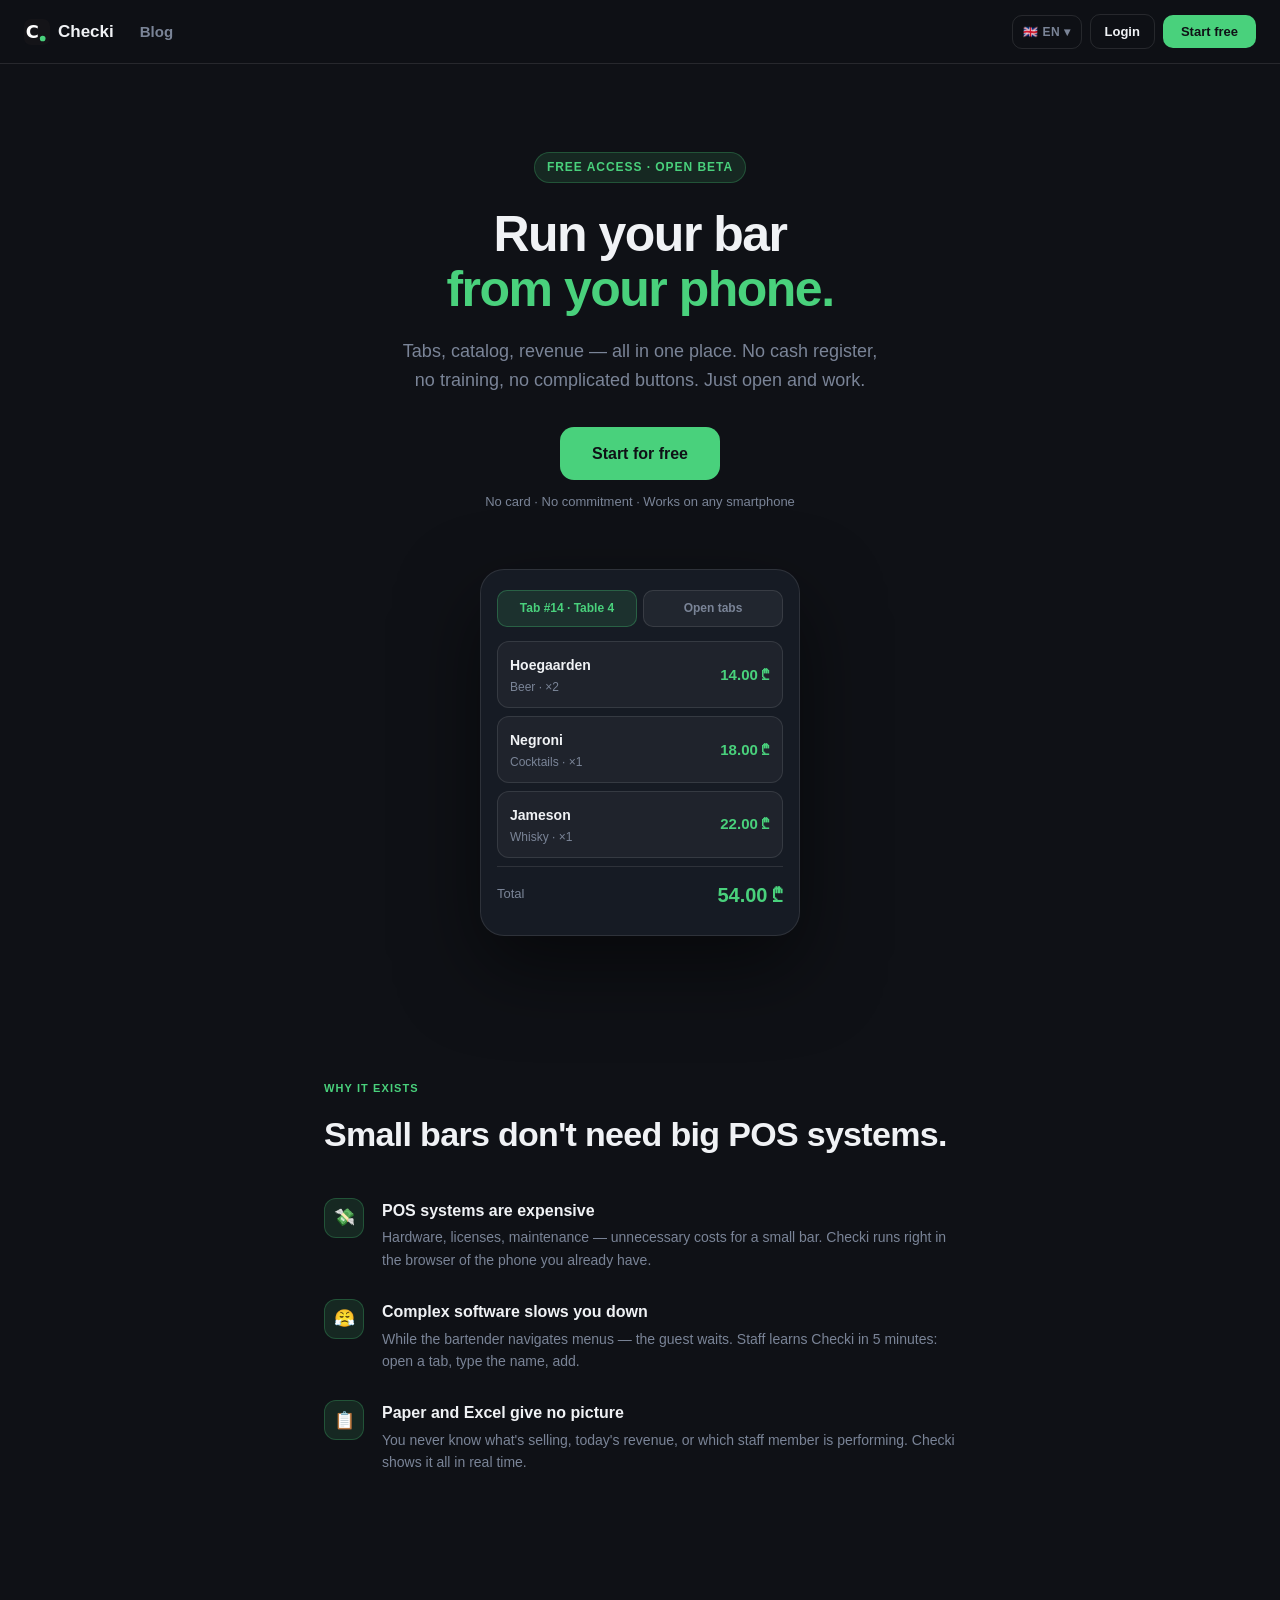
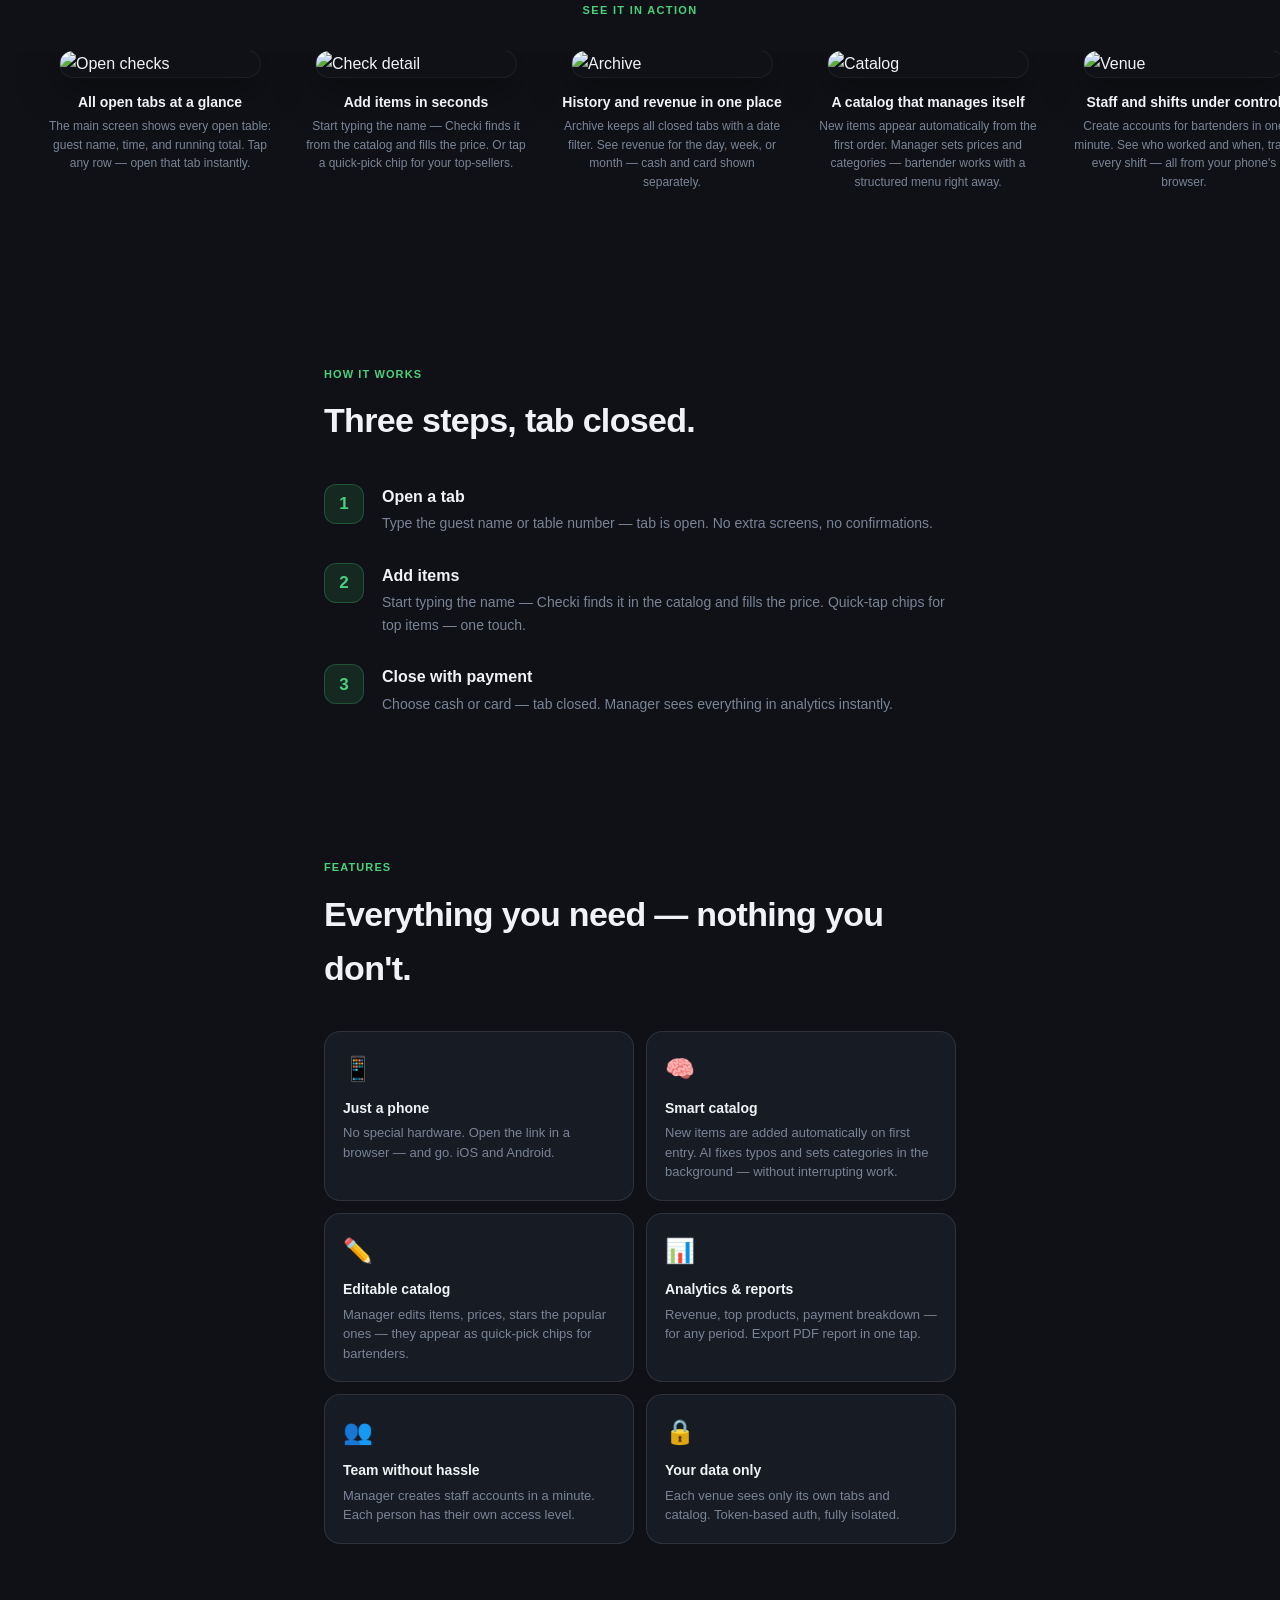
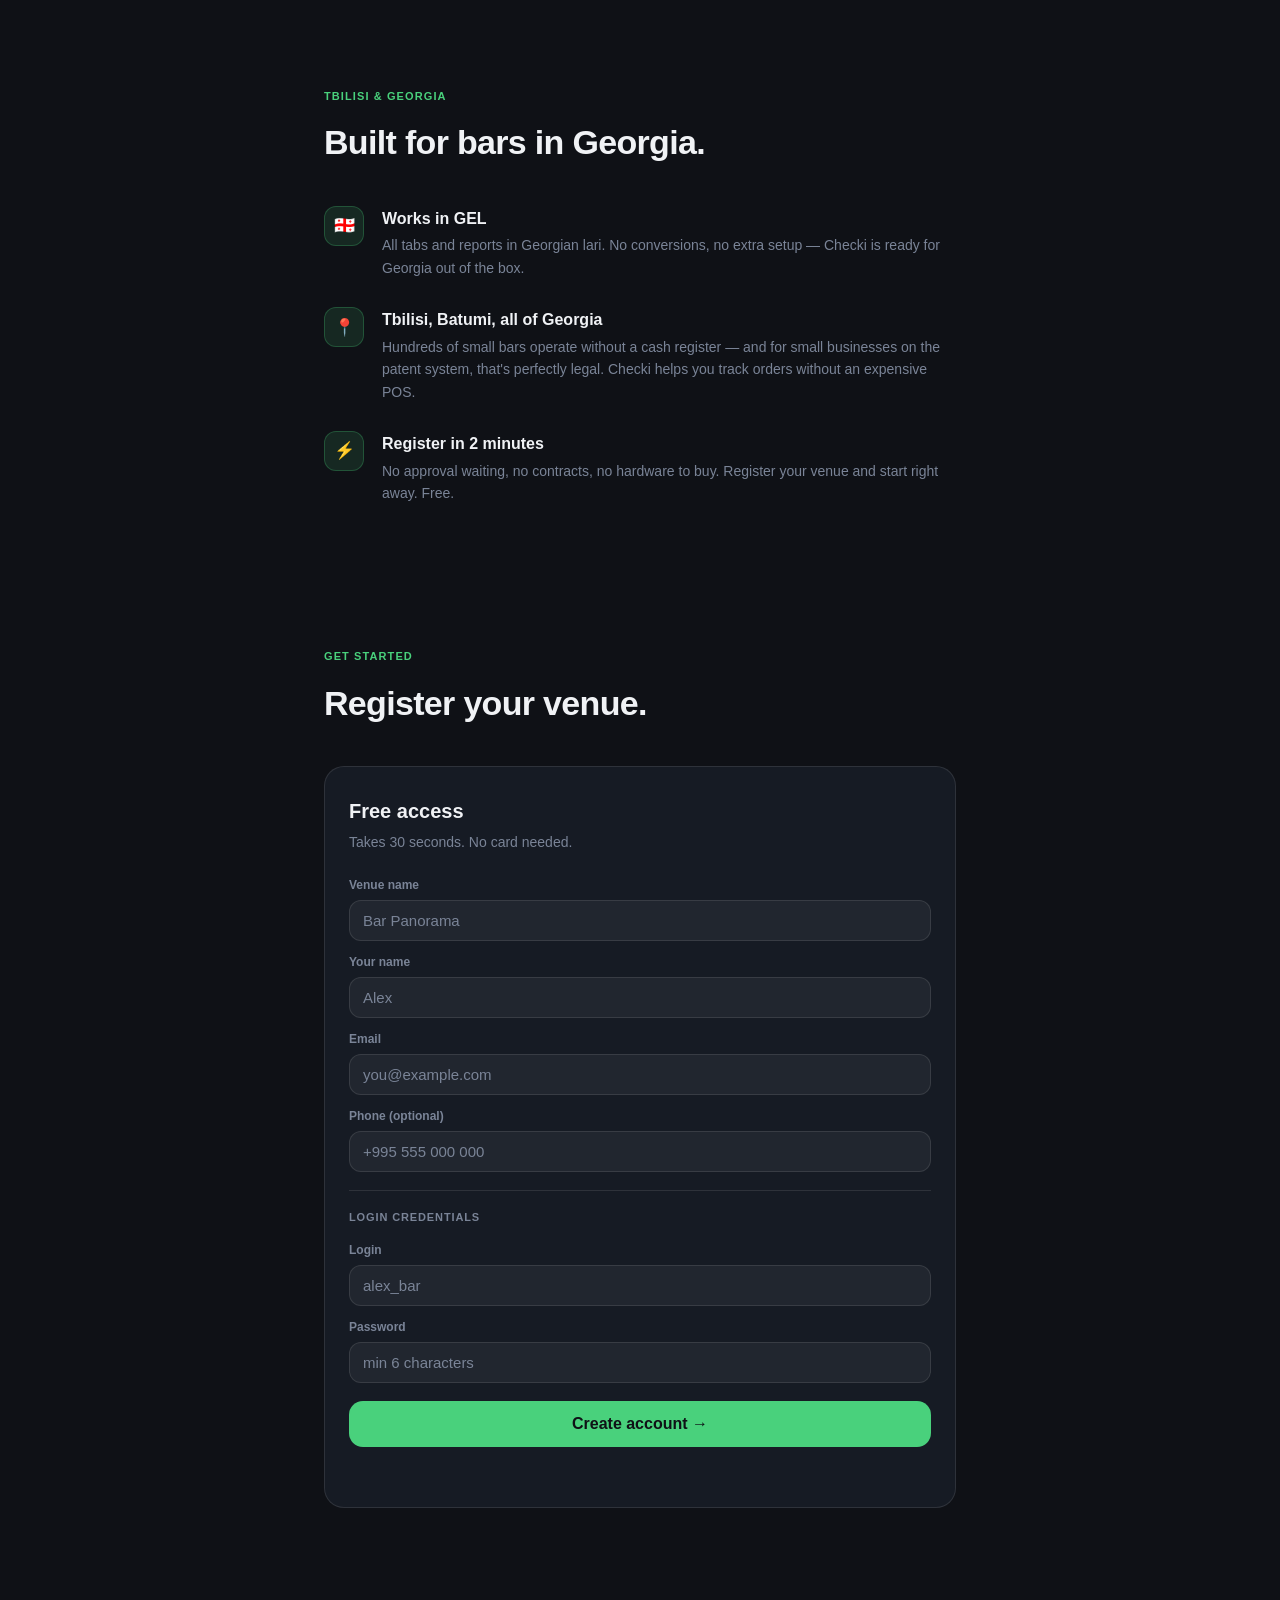
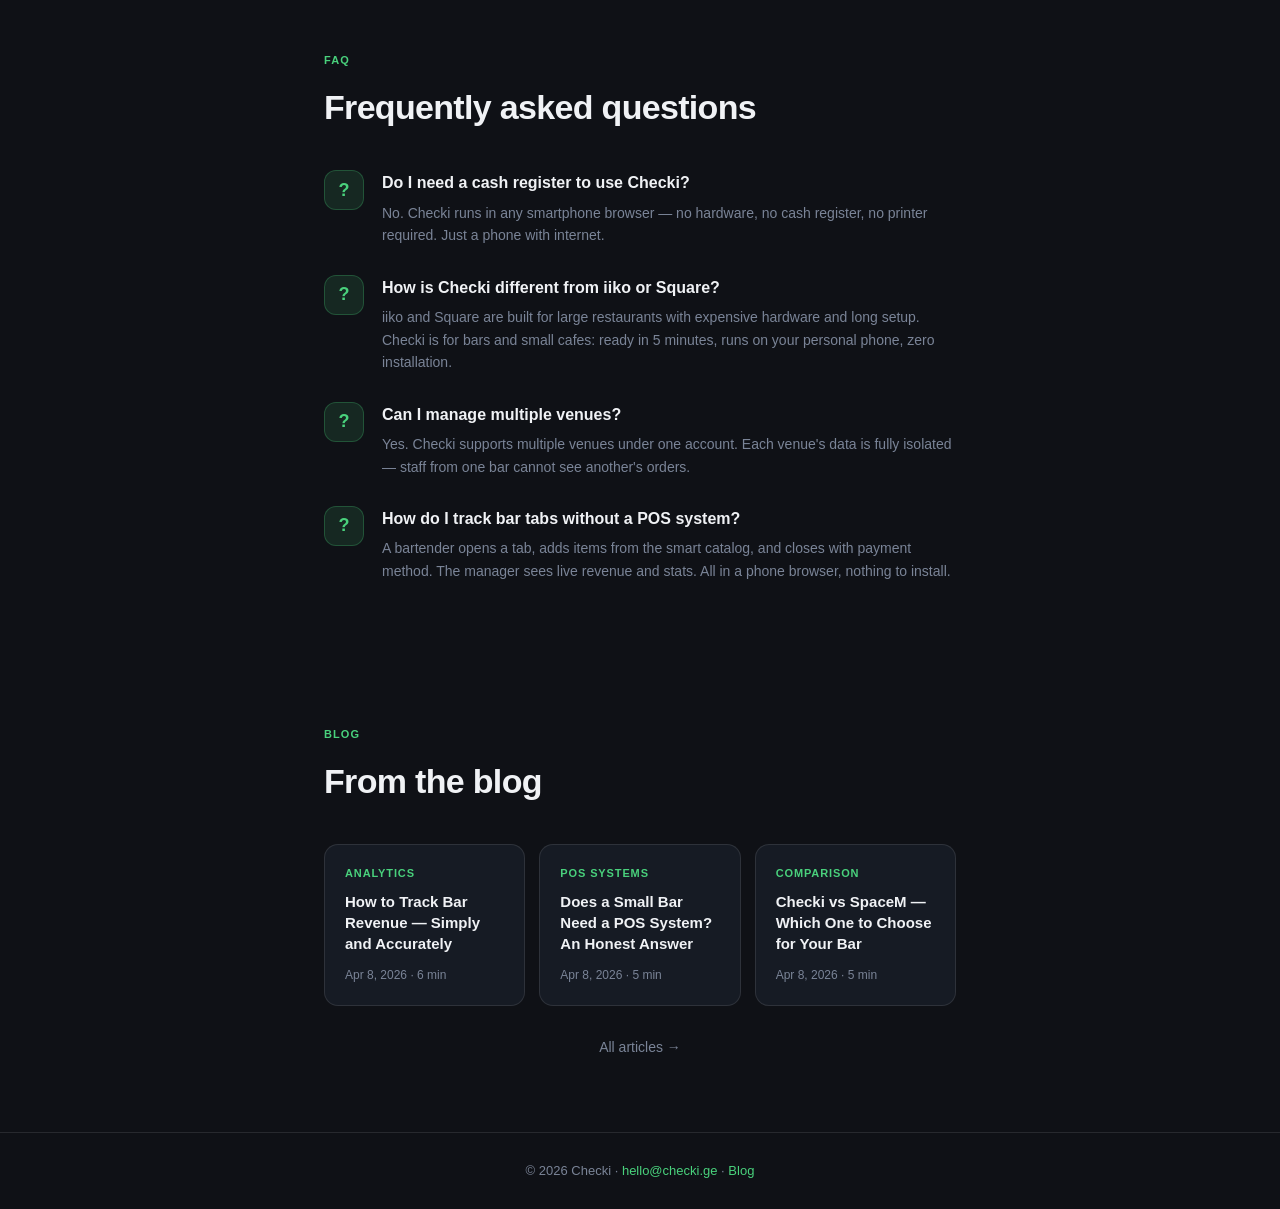
==== commit ef45ef82: "seo: add 3 blog articles, update landing with geo section, hreflang, FAQ in HTML - New articles: kak" ====
--- a/landing/index.html
+++ b/landing/index.html
@@ -2,14 +2,21 @@
 <html lang="ru">
 <head>
   <meta charset="utf-8" />
+  <!-- Google Tag Manager -->
+  <script>(function(w,d,s,l,i){w[l]=w[l]||[];w[l].push({'gtm.start':new Date().getTime(),event:'gtm.js'});var f=d.getElementsByTagName(s)[0],j=d.createElement(s),dl=l!='dataLayer'?'&l='+l:'';j.async=true;j.src='https://www.googletagmanager.com/gtm.js?id='+i+dl;f.parentNode.insertBefore(j,f);})(window,document,'script','dataLayer','GTM-M2ZHXFCW');</script>
+  <!-- End Google Tag Manager -->
   <meta name="viewport" content="width=device-width,initial-scale=1,viewport-fit=cover" />
-  <link rel="icon" type="image/svg+xml" href="data:image/svg+xml,<svg xmlns='http://www.w3.org/2000/svg' viewBox='0 0 32 32'><rect width='32' height='32' rx='8' fill='%230f1116'/><text y='24' x='4' font-size='22' font-family='system-ui,sans-serif' font-weight='800' fill='%2349d17c'>C</text></svg>" />
+  <link rel="icon" type="image/svg+xml" href="data:image/svg+xml,<svg xmlns='http://www.w3.org/2000/svg' viewBox='0 0 32 32'><rect width='32' height='32' rx='8' fill='%23141418'/><text y='23' x='2' font-size='22' font-family='system-ui,sans-serif' font-weight='900' fill='white'>C</text><circle cx='23' cy='24' r='3.5' fill='%2349d17c'/></svg>" />
 
   <!-- SEO -->
-  <title>Checki — Программа учёта заказов для бара с телефона | Без кассы</title>
-  <meta name="description" content="Открывайте счета, добавляйте позиции и закрывайте заказы прямо со смартфона. Checki — простая POS-система для баров и кафе в Грузии. Бесплатный старт, без оборудования." />
+  <title>Checki — Bar Management from Your Phone. No POS</title>
+  <meta name="description" content="Open tabs, add orders, track revenue — all from a browser on any smartphone. No hardware, no training. Free access for bars in Tbilisi and Georgia." />
   <meta name="keywords" content="программа для бара, приложение для бармена, pos система для бара, bar management georgia, бар без кассы, учёт заказов бар, bar tab management tbilisi, ბარის მართვის პროგრამა" />
   <link rel="canonical" href="https://checki.ge/" />
+  <link rel="alternate" hreflang="ru" href="https://checki.ge/" />
+  <link rel="alternate" hreflang="en" href="https://checki.ge/" />
+  <link rel="alternate" hreflang="ka" href="https://checki.ge/" />
+  <link rel="alternate" hreflang="x-default" href="https://checki.ge/" />
 
   <!-- Open Graph -->
   <meta property="og:type"        content="website" />
@@ -77,15 +84,6 @@
   }
   </script>
 
-  <!-- Google Analytics 4 — replace G-6YEDJ6Z2QZ with your Measurement ID -->
-  <script async src="https://www.googletagmanager.com/gtag/js?id=G-6YEDJ6Z2QZ"></script>
-  <script>
-    window.dataLayer = window.dataLayer || [];
-    function gtag(){dataLayer.push(arguments);}
-    gtag('js', new Date());
-    gtag('config', 'G-6YEDJ6Z2QZ');
-  </script>
-
   <style>
     *, *::before, *::after { box-sizing: border-box; margin: 0; padding: 0; }
 
@@ -118,8 +116,9 @@
       border-bottom: 1px solid var(--border);
       gap: 12px;
     }
-    .logo { font-size: 20px; font-weight: 800; letter-spacing: -.5px; color: var(--text); flex: none; }
-    .logo span { color: var(--accent); }
+    .navLeft { display: flex; align-items: center; gap: 2px; }
+    .navLogo { display: flex; align-items: center; gap: 8px; text-decoration: none; flex-shrink: 0; margin-right: 4px; user-select: none; -webkit-user-select: none; -webkit-touch-callout: none; }
+    .navLogoText { font-size: 17px; font-weight: 800; color: var(--text); }
     .navRight { display: flex; align-items: center; gap: 8px; }
     /* Language dropdown */
     .langDrop { position: relative; }
@@ -155,6 +154,13 @@
     }
     .langOpt:hover { background: rgba(255,255,255,.06); color: var(--text); }
     .langOpt.active { color: var(--text); }
+    .navLink {
+      background: none; border: none; color: var(--muted);
+      transition: color .15s; padding-left: 4px; padding-right: 4px;
+    }
+    .navLink:hover { color: var(--text); }
+    .navLink.active { color: var(--text); }
+    .navLeft .navLink { margin-left: 16px; font-size: 15px; }
     .navLogin {
       background: none; border: 1px solid var(--border);
       color: var(--text); transition: border-color .15s;
@@ -169,10 +175,16 @@
     /* Mobile burger */
     .navBurger {
       display: none; background: none; border: 1px solid var(--border);
-      color: var(--text); padding: 10px 0; width: 40px; border-radius: 10px; cursor: pointer;
-      font-size: 18px; box-sizing: border-box; line-height: 1; flex-shrink: 0;
+      color: var(--text); padding: 10px 13px; border-radius: 10px; cursor: pointer;
+      box-sizing: border-box; line-height: 1; flex-shrink: 0;
       align-items: center; justify-content: center;
       -webkit-tap-highlight-color: transparent;
+    }
+    .navBurgerLines {
+      display: flex; flex-direction: column; gap: 5px; width: 18px;
+    }
+    .navBurgerLine {
+      height: 2px; border-radius: 1px; background: var(--text);
     }
     .navDrawer {
       display: none; position: absolute; top: calc(100% + 8px); right: 0;
@@ -197,7 +209,7 @@
     }
     .navDrawerLang:hover, .navDrawerLang.active { background: rgba(73,209,124,.12); color: var(--accent); }
     @media (max-width: 520px) {
-      .navLogin, .langDrop { display: none; }
+      .navLogin, .langDrop, .navLeft .navLink { display: none; }
       .navBurger { display: flex; }
       .navRight { position: relative; }
     }
@@ -283,21 +295,26 @@
     }
     .screensTrack::-webkit-scrollbar { display: none; }
     .screenCard {
-      flex: 0 0 auto; scroll-snap-align: center;
-      display: flex; flex-direction: column; align-items: center; gap: 12px;
+      flex: 0 0 240px; scroll-snap-align: center;
+      display: flex; flex-direction: column; align-items: center; gap: 16px;
     }
     .screenPhone {
       width: 200px; border-radius: 32px; overflow: hidden;
       box-shadow: 0 8px 40px rgba(0,0,0,.5), 0 0 0 1px rgba(255,255,255,.08);
-      background: #0f1116;
+      background: #0f1116; flex-shrink: 0;
     }
     .screenPhone img { display: block; width: 100%; height: auto; }
-    .screenCaption {
-      font-size: 13px; font-weight: 600; color: var(--muted); text-align: center;
+    .screenText { text-align: center; padding: 0 8px; }
+    .screenTitle {
+      font-size: 14px; font-weight: 700; color: var(--text);
+      margin-bottom: 6px; line-height: 1.3;
+    }
+    .screenDesc {
+      font-size: 12px; color: var(--muted); line-height: 1.55;
     }
     @media (min-width: 700px) {
-      .screensTrack { justify-content: center; flex-wrap: wrap; overflow-x: visible; padding: 0 24px 0; }
-      .screenPhone { width: 180px; }
+      .screensTrack { padding: 0 40px 20px; }
+      .screenCard { flex: 0 0 240px; }
     }
 
     /* ── FEATURES ── */
@@ -317,6 +334,19 @@
       text-transform: uppercase; color: var(--accent); margin-bottom: 10px;
     }
     h2 { font-size: clamp(22px, 6vw, 34px); font-weight: 800; letter-spacing: -.02em; margin-bottom: 36px; }
+
+    /* ── BLOG ── */
+    .blogCards { display: grid; grid-template-columns: 1fr; gap: 14px; }
+    @media (min-width: 640px) { .blogCards { grid-template-columns: repeat(3, 1fr); } }
+    .blogCard {
+      display: block; text-decoration: none; color: var(--text);
+      background: var(--surface); border: 1px solid var(--border);
+      border-radius: 14px; padding: 20px; transition: border-color .15s;
+    }
+    .blogCard:hover { border-color: rgba(255,255,255,.22); }
+    .blogCardTag { font-size: 11px; font-weight: 700; letter-spacing: .08em; text-transform: uppercase; color: var(--accent); margin-bottom: 8px; }
+    .blogCardTitle { font-size: 15px; font-weight: 700; line-height: 1.4; margin-bottom: 12px; }
+    .blogCardMeta { font-size: 12px; color: var(--muted); }
 
     /* ── FORM ── */
     .formCard {
@@ -360,9 +390,18 @@
   </style>
 </head>
 <body>
+  <!-- Google Tag Manager (noscript) -->
+  <noscript><iframe src="https://www.googletagmanager.com/ns.html?id=GTM-M2ZHXFCW" height="0" width="0" style="display:none;visibility:hidden"></iframe></noscript>
+  <!-- End Google Tag Manager (noscript) -->
 
 <nav>
-  <div class="logo">Checki<span>.</span></div>
+  <div class="navLeft">
+    <a class="navLogo" href="/">
+      <svg width="26" height="26" viewBox="0 0 32 32" aria-hidden="true" style="flex-shrink:0"><rect width="32" height="32" rx="8" fill="#141418"/><text y="23" x="2" font-size="22" font-family="system-ui,sans-serif" font-weight="900" fill="white">C</text><circle cx="23" cy="24" r="3.5" fill="#49d17c"/></svg>
+      <span class="navLogoText">Checki</span>
+    </a>
+    <a class="navBtn navLink" href="/blog/" data-i="nav_blog">Blog</a>
+  </div>
   <div class="navRight">
     <div class="langDrop" id="langDrop">
       <button class="langDropBtn" id="langDropBtn">🇬🇧 EN ▾</button>
@@ -375,9 +414,16 @@
     <a class="navBtn navLogin" href="https://admin.checki.ge" data-i="nav_login">Login</a>
     <a class="navBtn navCta" href="#register" data-i="nav_cta">Попробовать бесплатно</a>
     <!-- Mobile burger -->
-    <button class="navBurger" id="navBurger" aria-label="Menu">☰</button>
+    <button class="navBurger" id="navBurger" aria-label="Menu">
+      <div class="navBurgerLines">
+        <div class="navBurgerLine"></div>
+        <div class="navBurgerLine"></div>
+        <div class="navBurgerLine"></div>
+      </div>
+    </button>
     <div class="navDrawer" id="navDrawer">
       <a class="navDrawerItem" href="https://admin.checki.ge" data-i="nav_login">Login</a>
+      <a class="navDrawerItem" href="/blog/" data-i="nav_blog">Blog</a>
       <div class="navDrawerSep"></div>
       <div class="navDrawerLangs">
         <button class="navDrawerLang" data-lang="ka">🇬🇪 KA</button>
@@ -462,37 +508,55 @@
       <div class="screenPhone">
         <img src="/screenshots/open-checks.jpg" alt="Open checks" loading="lazy" />
       </div>
-      <div class="screenCaption" data-i="screens_cap1">Открытые чеки</div>
+      <div class="screenText">
+        <div class="screenTitle" data-i="screens_title1">Все чеки — одним взглядом</div>
+        <div class="screenDesc" data-i="screens_desc1">На главном экране видно каждый открытый стол: имя гостя, время и сумму. Нажми — и сразу переходишь к нужному чеку.</div>
+      </div>
     </div>
     <div class="screenCard">
       <div class="screenPhone">
         <img src="/screenshots/check-detail.jpg" alt="Check detail" loading="lazy" />
       </div>
-      <div class="screenCaption" data-i="screens_cap2">Чек с позициями</div>
+      <div class="screenText">
+        <div class="screenTitle" data-i="screens_title2">Добавляй позиции за секунды</div>
+        <div class="screenDesc" data-i="screens_desc2">Начни вводить название — Checki сам найдёт позицию из каталога и подставит цену. Или нажми быструю кнопку для топовых позиций.</div>
+      </div>
     </div>
     <div class="screenCard">
       <div class="screenPhone">
         <img src="/screenshots/archive.jpg" alt="Archive" loading="lazy" />
       </div>
-      <div class="screenCaption" data-i="screens_cap3">Архив и выручка</div>
+      <div class="screenText">
+        <div class="screenTitle" data-i="screens_title3">История и выручка в одном месте</div>
+        <div class="screenDesc" data-i="screens_desc3">Архив хранит все закрытые чеки с фильтром по датам. Видно выручку за день, неделю или месяц — наличными и картой отдельно.</div>
+      </div>
     </div>
     <div class="screenCard">
       <div class="screenPhone">
         <img src="/screenshots/catalog.jpg" alt="Catalog" loading="lazy" />
       </div>
-      <div class="screenCaption" data-i="screens_cap4">Каталог продуктов</div>
+      <div class="screenText">
+        <div class="screenTitle" data-i="screens_title4">Каталог, который управляет сам собой</div>
+        <div class="screenDesc" data-i="screens_desc4">Новые позиции появляются автоматически с первого заказа. Менеджер задаёт цены и категории — бармен сразу работает со структурированным меню.</div>
+      </div>
     </div>
     <div class="screenCard">
       <div class="screenPhone">
         <img src="/screenshots/venue.jpg" alt="Venue" loading="lazy" />
       </div>
-      <div class="screenCaption" data-i="screens_cap5">Персонал и статистика</div>
+      <div class="screenText">
+        <div class="screenTitle" data-i="screens_title5">Персонал и смены под контролем</div>
+        <div class="screenDesc" data-i="screens_desc5">Создай аккаунты для барменов за минуту. Смотри кто и когда работал, отслеживай каждую смену — всё из браузера на телефоне.</div>
+      </div>
     </div>
     <div class="screenCard">
       <div class="screenPhone">
         <img src="/screenshots/supplies.jpg" alt="Supplies" loading="lazy" />
       </div>
-      <div class="screenCaption" data-i="screens_cap6">Закупки</div>
+      <div class="screenText">
+        <div class="screenTitle" data-i="screens_title6">Учёт закупок без таблиц</div>
+        <div class="screenDesc" data-i="screens_desc6">Фиксируй поставки прямо в системе: что пришло, от кого и на сколько. История закупок всегда под рукой — никаких отдельных таблиц.</div>
+      </div>
     </div>
   </div>
 </div>
@@ -564,6 +628,35 @@
   </div>
 </section>
 
+<!-- GEO -->
+<section>
+  <div class="sectionLabel" data-i="geo_label">Тбилиси и Грузия</div>
+  <h2 data-i="geo_h2">Создано для баров Грузии.</h2>
+  <div class="steps">
+    <div class="step">
+      <div class="stepNum">🇬🇪</div>
+      <div class="stepText">
+        <h3 data-i="geo1_h">Работает в GEL</h3>
+        <p data-i="geo1_p">Все чеки и отчёты в грузинских лари. Никаких конвертаций и дополнительных настроек — Checki сразу готов к работе в Грузии.</p>
+      </div>
+    </div>
+    <div class="step">
+      <div class="stepNum">📍</div>
+      <div class="stepText">
+        <h3 data-i="geo2_h">Тбилиси, Батуми, вся Грузия</h3>
+        <p data-i="geo2_p">Сотни небольших баров работают без кассового аппарата — и это законно для малого бизнеса на патентной системе. Checki помогает вести учёт без дорогой POS-системы.</p>
+      </div>
+    </div>
+    <div class="step">
+      <div class="stepNum">⚡</div>
+      <div class="stepText">
+        <h3 data-i="geo3_h">Регистрация за 2 минуты</h3>
+        <p data-i="geo3_p">Не нужно ждать одобрения, подписывать договоры или покупать оборудование. Зарегистрировал заведение — и сразу работаешь. Бесплатно.</p>
+      </div>
+    </div>
+  </div>
+</section>
+
 <!-- REGISTER -->
 <section id="register">
   <div class="sectionLabel" data-i="reg_label">Начать</div>
@@ -609,11 +702,70 @@
 <section id="faq">
   <div class="sectionLabel" data-i="faq_label">FAQ</div>
   <h2 data-i="faq_h2">Frequently asked questions</h2>
-  <div class="steps" id="faqList"></div>
+  <div class="steps" id="faqList">
+    <div class="step">
+      <div class="stepNum" style="font-size:18px">?</div>
+      <div class="stepText">
+        <h3 style="margin-bottom:6px">Do I need a cash register to use Checki?</h3>
+        <p>No. Checki runs in any smartphone browser — no hardware, no cash register, no printer required. Just a phone with internet.</p>
+      </div>
+    </div>
+    <div class="step">
+      <div class="stepNum" style="font-size:18px">?</div>
+      <div class="stepText">
+        <h3 style="margin-bottom:6px">How is Checki different from iiko or Square?</h3>
+        <p>iiko and Square are built for large restaurants with expensive hardware and long setup. Checki is for bars and small cafes: ready in 5 minutes, runs on your personal phone, zero installation.</p>
+      </div>
+    </div>
+    <div class="step">
+      <div class="stepNum" style="font-size:18px">?</div>
+      <div class="stepText">
+        <h3 style="margin-bottom:6px">Can I manage multiple venues?</h3>
+        <p>Yes. Checki supports multiple venues under one account. Each venue's data is fully isolated — staff from one bar cannot see another's orders.</p>
+      </div>
+    </div>
+    <div class="step">
+      <div class="stepNum" style="font-size:18px">?</div>
+      <div class="stepText">
+        <h3 style="margin-bottom:6px">How do I track bar tabs without a POS system?</h3>
+        <p>A bartender opens a tab, adds items from the smart catalog, and closes with payment method. The manager sees live revenue and stats. All in a phone browser, nothing to install.</p>
+      </div>
+    </div>
+  </div>
 </section>
 
+<!-- BLOG -->
+<section>
+  <div class="sectionLabel" data-i="blog_label">Blog</div>
+  <h2 data-i="blog_h2">From the blog</h2>
+  <div class="blogCards">
+
+    <a class="blogCard" href="/blog/kak-schitat-vyruchku-v-bare/">
+      <div class="blogCardTag" data-i="blog_tag1">Analytics</div>
+      <div class="blogCardTitle" data-i="blog_title1">How to Track Bar Revenue — Simply and Accurately</div>
+      <div class="blogCardMeta"><span data-i="blog_date1">Apr 8, 2026</span> · <span data-i="blog_read1">6 min</span></div>
+    </a>
+
+    <a class="blogCard" href="/blog/nuzhna-li-pos-malomu-baru/">
+      <div class="blogCardTag" data-i="blog_tag2">POS Systems</div>
+      <div class="blogCardTitle" data-i="blog_title2">Does a Small Bar Need a POS System? An Honest Answer</div>
+      <div class="blogCardMeta"><span data-i="blog_date2">Apr 8, 2026</span> · <span data-i="blog_read2">5 min</span></div>
+    </a>
+
+    <a class="blogCard" href="/blog/checki-vs-spacem/">
+      <div class="blogCardTag" data-i="blog_tag3">Comparison</div>
+      <div class="blogCardTitle" data-i="blog_title3">Checki vs SpaceM — Which One to Choose for Your Bar</div>
+      <div class="blogCardMeta"><span data-i="blog_date3">Apr 8, 2026</span> · <span data-i="blog_read3">5 min</span></div>
+    </a>
+
+  </div>
+  <div style="text-align:center;margin-top:28px">
+    <a href="/blog/" style="font-size:14px;color:var(--muted);text-decoration:none" data-i="blog_all">All articles →</a>
+  </div>
+</section>
+
 <footer>
-  © 2026 Checki · <a href="mailto:hello@checki.ge">hello@checki.ge</a>
+  © 2026 Checki · <a href="mailto:hello@checki.ge">hello@checki.ge</a> · <a href="/blog/">Blog</a>
 </footer>
 
 <script>
@@ -623,6 +775,7 @@
 /* ── i18n ── */
 const T = {
   ru: {
+    nav_blog:    "Блог",
     nav_login:   "Войти",
     nav_cta:     "Попробовать",
     badge:       "Бесплатный доступ · Открытое бета-тестирование",
@@ -646,9 +799,18 @@
     prob3_h:     "Бумага и Excel не дают картину",
     prob3_p:     "Никогда не знаешь что продаётся, какая выручка сегодня и какой официант работал. Checki показывает это в реальном времени.",
     screens_label: "Как это выглядит",
-    screens_cap1: "Открытые чеки", screens_cap2: "Чек с позициями",
-    screens_cap3: "Архив и выручка", screens_cap4: "Каталог продуктов",
-    screens_cap5: "Персонал и статистика", screens_cap6: "Закупки",
+    screens_title1: "Все чеки — одним взглядом",
+    screens_desc1:  "На главном экране видно каждый открытый стол: имя гостя, время и сумму. Нажми — и сразу переходишь к нужному чеку.",
+    screens_title2: "Добавляй позиции за секунды",
+    screens_desc2:  "Начни вводить название — Checki сам найдёт позицию из каталога и подставит цену. Или нажми быструю кнопку для топовых позиций.",
+    screens_title3: "История и выручка в одном месте",
+    screens_desc3:  "Архив хранит все закрытые чеки с фильтром по датам. Видно выручку за день, неделю или месяц — наличными и картой отдельно.",
+    screens_title4: "Каталог, который управляет сам собой",
+    screens_desc4:  "Новые позиции появляются автоматически с первого заказа. Менеджер задаёт цены и категории — бармен сразу работает со структурированным меню.",
+    screens_title5: "Персонал и смены под контролем",
+    screens_desc5:  "Создай аккаунты для барменов за минуту. Смотри кто и когда работал, отслеживай каждую смену — всё из браузера на телефоне.",
+    screens_title6: "Учёт закупок без таблиц",
+    screens_desc6:  "Фиксируй поставки прямо в системе: что пришло, от кого и на сколько. История закупок всегда под рукой — никаких отдельных таблиц.",
     how_label:   "Как это работает",
     how_h2:      "Три шага — и чек закрыт.",
     how1_h:      "Открыть чек",
@@ -665,6 +827,10 @@
     f4_h: "Аналитика и отчёты",  f4_p: "Выручка, топ позиций, разбивка по оплате — за любой период. Экспорт PDF-отчёта одной кнопкой.",
     f5_h: "Команда без возни",   f5_p: "Менеджер создаёт аккаунты для персонала за минуту. У каждого свой уровень доступа.",
     f6_h: "Данные только ваши",  f6_p: "Каждое заведение видит только свои чеки и каталог. Токенная авторизация, данные изолированы.",
+    geo_label: "Тбилиси и Грузия", geo_h2: "Создано для баров Грузии.",
+    geo1_h: "Работает в GEL", geo1_p: "Все чеки и отчёты в грузинских лари. Никаких конвертаций и дополнительных настроек — Checki сразу готов к работе в Грузии.",
+    geo2_h: "Тбилиси, Батуми, вся Грузия", geo2_p: "Сотни небольших баров работают без кассового аппарата — и это законно для малого бизнеса на патентной системе. Checki помогает вести учёт без дорогой POS-системы.",
+    geo3_h: "Регистрация за 2 минуты", geo3_p: "Не нужно ждать одобрения, подписывать договоры или покупать оборудование. Зарегистрировал заведение — и сразу работаешь. Бесплатно.",
     reg_label:   "Начать",
     reg_h2:      "Зарегистрируй заведение.",
     reg_title:   "Бесплатный доступ",
@@ -691,6 +857,10 @@
     ok_msg:      "✓ Готово! ",
     ok_link:     "Открыть Checki →",
     loading:     "Создаём…",
+    blog_label: "Блог", blog_h2: "Из блога", blog_all: "Все статьи →",
+    blog_tag1: "Аналитика",  blog_title1: "Как считать выручку в баре — просто и точно",       blog_date1: "8 апр 2026", blog_read1: "6 мин",
+    blog_tag2: "POS системы", blog_title2: "Нужна ли POS-система маленькому бару? Честный ответ", blog_date2: "8 апр 2026", blog_read2: "5 мин",
+    blog_tag3: "Сравнение",  blog_title3: "Checki vs SpaceM — что выбрать бару в Грузии",      blog_date3: "8 апр 2026", blog_read3: "5 мин",
     faq_label:   "Вопросы и ответы",
     faq_h2:      "Часто задаваемые вопросы",
     faq: [
@@ -701,6 +871,7 @@
     ],
   },
   en: {
+    nav_blog:    "Blog",
     nav_login:   "Login",
     nav_cta:     "Start free",
     badge:       "Free access · Open beta",
@@ -724,9 +895,18 @@
     prob3_h:     "Paper and Excel give no picture",
     prob3_p:     "You never know what's selling, today's revenue, or which staff member is performing. Checki shows it all in real time.",
     screens_label: "See it in action",
-    screens_cap1: "Open checks", screens_cap2: "Check detail",
-    screens_cap3: "Archive & revenue", screens_cap4: "Product catalog",
-    screens_cap5: "Staff & stats", screens_cap6: "Supplies",
+    screens_title1: "All open tabs at a glance",
+    screens_desc1:  "The main screen shows every open table: guest name, time, and running total. Tap any row — open that tab instantly.",
+    screens_title2: "Add items in seconds",
+    screens_desc2:  "Start typing the name — Checki finds it from the catalog and fills the price. Or tap a quick-pick chip for your top-sellers.",
+    screens_title3: "History and revenue in one place",
+    screens_desc3:  "Archive keeps all closed tabs with a date filter. See revenue for the day, week, or month — cash and card shown separately.",
+    screens_title4: "A catalog that manages itself",
+    screens_desc4:  "New items appear automatically from the first order. Manager sets prices and categories — bartender works with a structured menu right away.",
+    screens_title5: "Staff and shifts under control",
+    screens_desc5:  "Create accounts for bartenders in one minute. See who worked and when, track every shift — all from your phone's browser.",
+    screens_title6: "Track supplies without spreadsheets",
+    screens_desc6:  "Log deliveries right in the system: what came in, from whom, and for how much. Procurement history always at hand — no separate spreadsheets needed.",
     how_label:   "How it works",
     how_h2:      "Three steps, tab closed.",
     how1_h:      "Open a tab",
@@ -743,6 +923,10 @@
     f4_h: "Analytics & reports",  f4_p: "Revenue, top products, payment breakdown — for any period. Export PDF report in one tap.",
     f5_h: "Team without hassle",  f5_p: "Manager creates staff accounts in a minute. Each person has their own access level.",
     f6_h: "Your data only",       f6_p: "Each venue sees only its own tabs and catalog. Token-based auth, fully isolated.",
+    geo_label: "Tbilisi & Georgia", geo_h2: "Built for bars in Georgia.",
+    geo1_h: "Works in GEL", geo1_p: "All tabs and reports in Georgian lari. No conversions, no extra setup — Checki is ready for Georgia out of the box.",
+    geo2_h: "Tbilisi, Batumi, all of Georgia", geo2_p: "Hundreds of small bars operate without a cash register — and for small businesses on the patent system, that's perfectly legal. Checki helps you track orders without an expensive POS.",
+    geo3_h: "Register in 2 minutes", geo3_p: "No approval waiting, no contracts, no hardware to buy. Register your venue and start right away. Free.",
     reg_label:   "Get started",
     reg_h2:      "Register your venue.",
     reg_title:   "Free access",
@@ -769,6 +953,10 @@
     ok_msg:      "✓ Done! ",
     ok_link:     "Open Checki →",
     loading:     "Creating…",
+    blog_label: "Blog", blog_h2: "From the blog", blog_all: "All articles →",
+    blog_tag1: "Analytics",   blog_title1: "How to Track Bar Revenue — Simply and Accurately",          blog_date1: "Apr 8, 2026", blog_read1: "6 min",
+    blog_tag2: "POS Systems",  blog_title2: "Does a Small Bar Need a POS System? An Honest Answer",    blog_date2: "Apr 8, 2026", blog_read2: "5 min",
+    blog_tag3: "Comparison",  blog_title3: "Checki vs SpaceM — Which One to Choose for Your Bar",      blog_date3: "Apr 8, 2026", blog_read3: "5 min",
     faq_label:   "FAQ",
     faq_h2:      "Frequently asked questions",
     faq: [
@@ -779,6 +967,7 @@
     ],
   },
   ka: {
+    nav_blog:    "ბლოგი",
     nav_login:   "შესვლა",
     nav_cta:     "სცადე",
     badge:       "უფასო წვდომა · ღია ბეტა",
@@ -802,9 +991,18 @@
     prob3_h:     "ქაღალდი და Excel სრულ სურათს არ იძლევა",
     prob3_p:     "არასდროს იცი რა იყიდება, რა შემოსავალია დღეს. Checki ამას რეალურ დროში გვიჩვენებს.",
     screens_label: "როგორ გამოიყურება",
-    screens_cap1: "ღია ჩეკები", screens_cap2: "ჩეკის დეტალი",
-    screens_cap3: "არქივი და შემოსავალი", screens_cap4: "პროდუქტების კატალოგი",
-    screens_cap5: "პერსონალი და სტატისტიკა", screens_cap6: "შესყიდვები",
+    screens_title1: "ყველა ღია ჩეკი ერთ მზერაში",
+    screens_desc1:  "მთავარ ეკრანზე ჩანს ყველა ღია მაგიდა: სტუმრის სახელი, დრო და ჯამი. დაჭერით — სასურველ ჩეკზე გადადი.",
+    screens_title2: "პოზიციების დამატება წამებში",
+    screens_desc2:  "დაიწყე სახელის აკრეფა — Checki კატალოგიდან მოძებნის და ფასს ჩაუსვამს. ან შეეხე სწრაფ ღილაკს პოპულარული პოზიციებისთვის.",
+    screens_title3: "ისტორია და შემოსავალი ერთ ადგილას",
+    screens_desc3:  "არქივი ინახავს ყველა დახურულ ჩეკს თარიღის ფილტრით. ნახე შემოსავალი დღის, კვირის ან თვის განმავლობაში — ნაღდი და ბარათი ცალ-ცალკე.",
+    screens_title4: "კატალოგი, რომელიც თავად მართავს თავს",
+    screens_desc4:  "ახალი პოზიციები პირველი შეკვეთიდანვე ავტომატურად ჩნდება. მენეჯერი ადგენს ფასებს — ბარმენი სტრუქტურირებულ მენიუს იღებს მაშინვე.",
+    screens_title5: "პერსონალი და ცვლები კონტროლის ქვეშ",
+    screens_desc5:  "შექმენი ბარმენების ანგარიშები ერთ წუთში. ნახე ვინ და როდის მუშაობდა — ყველაფერი ხელმისაწვდომია ტელეფონის ბრაუზერიდან.",
+    screens_title6: "შესყიდვების აღრიცხვა ცხრილების გარეშე",
+    screens_desc6:  "ჩაიწერე მიწოდებები სისტემაში: რა მოვიდა, ვისგან და რა ღირდა. შესყიდვების ისტორია ყოველთვის ხელთაა — ცალკე ცხრილები საჭირო არ არის.",
     how_label:   "როგორ მუშაობს",
     how_h2:      "სამი ნაბიჯი — ჩეკი დახურულია.",
     how1_h:      "გახსენი ჩეკი",
@@ -821,6 +1019,10 @@
     f4_h: "ანალიტიკა და ანგარიშები", f4_p: "შემოსავალი, ტოპ პოზიციები, გადახდების სტრუქტურა. PDF ანგარიში ერთი ღილაკით.",
     f5_h: "გუნდი პრობლემის გარეშე", f5_p: "მენეჯერი პერსონალისთვის ანგარიშებს წუთში ქმნის.",
     f6_h: "მხოლოდ შენი მონაცემები", f6_p: "თითოეული დაწესებულება მხოლოდ საკუთარ ჩეკებსა და კატალოგს ხედავს.",
+    geo_label: "თბილისი და საქართველო", geo_h2: "შექმნილია საქართველოს ბარებისთვის.",
+    geo1_h: "მუშაობს GEL-ში", geo1_p: "ყველა ქვითარი და ანგარიში ქართულ ლარში. კონვერტაციის გარეშე — Checki საქართველოსთვის მზადაა.",
+    geo2_h: "თბილისი, ბათუმი, მთელი საქართველო", geo2_p: "ასობით პატარა ბარი საკასო აპარატის გარეშე მუშაობს — და ეს კანონიერია პატარა ბიზნესისთვის. Checki გეხმარება ძვირი POS-ის გარეშე.",
+    geo3_h: "რეგისტრაცია 2 წუთში", geo3_p: "დამტკიცების ლოდინი, კონტრაქტები ან აღჭურვილობის ყიდვა საჭირო არ არის. დაარეგისტრირე და დაიწყე მუშაობა. უფასოდ.",
     reg_label:   "დაწყება",
     reg_h2:      "დაარეგისტრირე დაწესებულება.",
     reg_title:   "უფასო წვდომა",
@@ -847,6 +1049,10 @@
     ok_msg:      "✓ მზადაა! ",
     ok_link:     "Checki-ს გახსნა →",
     loading:     "იქმნება…",
+    blog_label: "ბლოგი", blog_h2: "ბლოგიდან", blog_all: "ყველა სტატია →",
+    blog_tag1: "ანალიტიკა",   blog_title1: "როგორ დავთვალოთ ბარის შემოსავალი — მარტივად და ზუსტად",      blog_date1: "8 აპრ 2026", blog_read1: "6 წთ",
+    blog_tag2: "POS სისტემები", blog_title2: "სჭირდება თუ არა POS სისტემა პატარა ბარს? გულწრფელი პასუხი", blog_date2: "8 აპრ 2026", blog_read2: "5 წთ",
+    blog_tag3: "შედარება",    blog_title3: "Checki vs SpaceM — რომელი აირჩიოს ბარმა საქართველოში",        blog_date3: "8 აპრ 2026", blog_read3: "5 წთ",
     faq_label:   "კითხვები",
     faq_h2:      "ხშირად დასმული კითხვები",
     faq: [
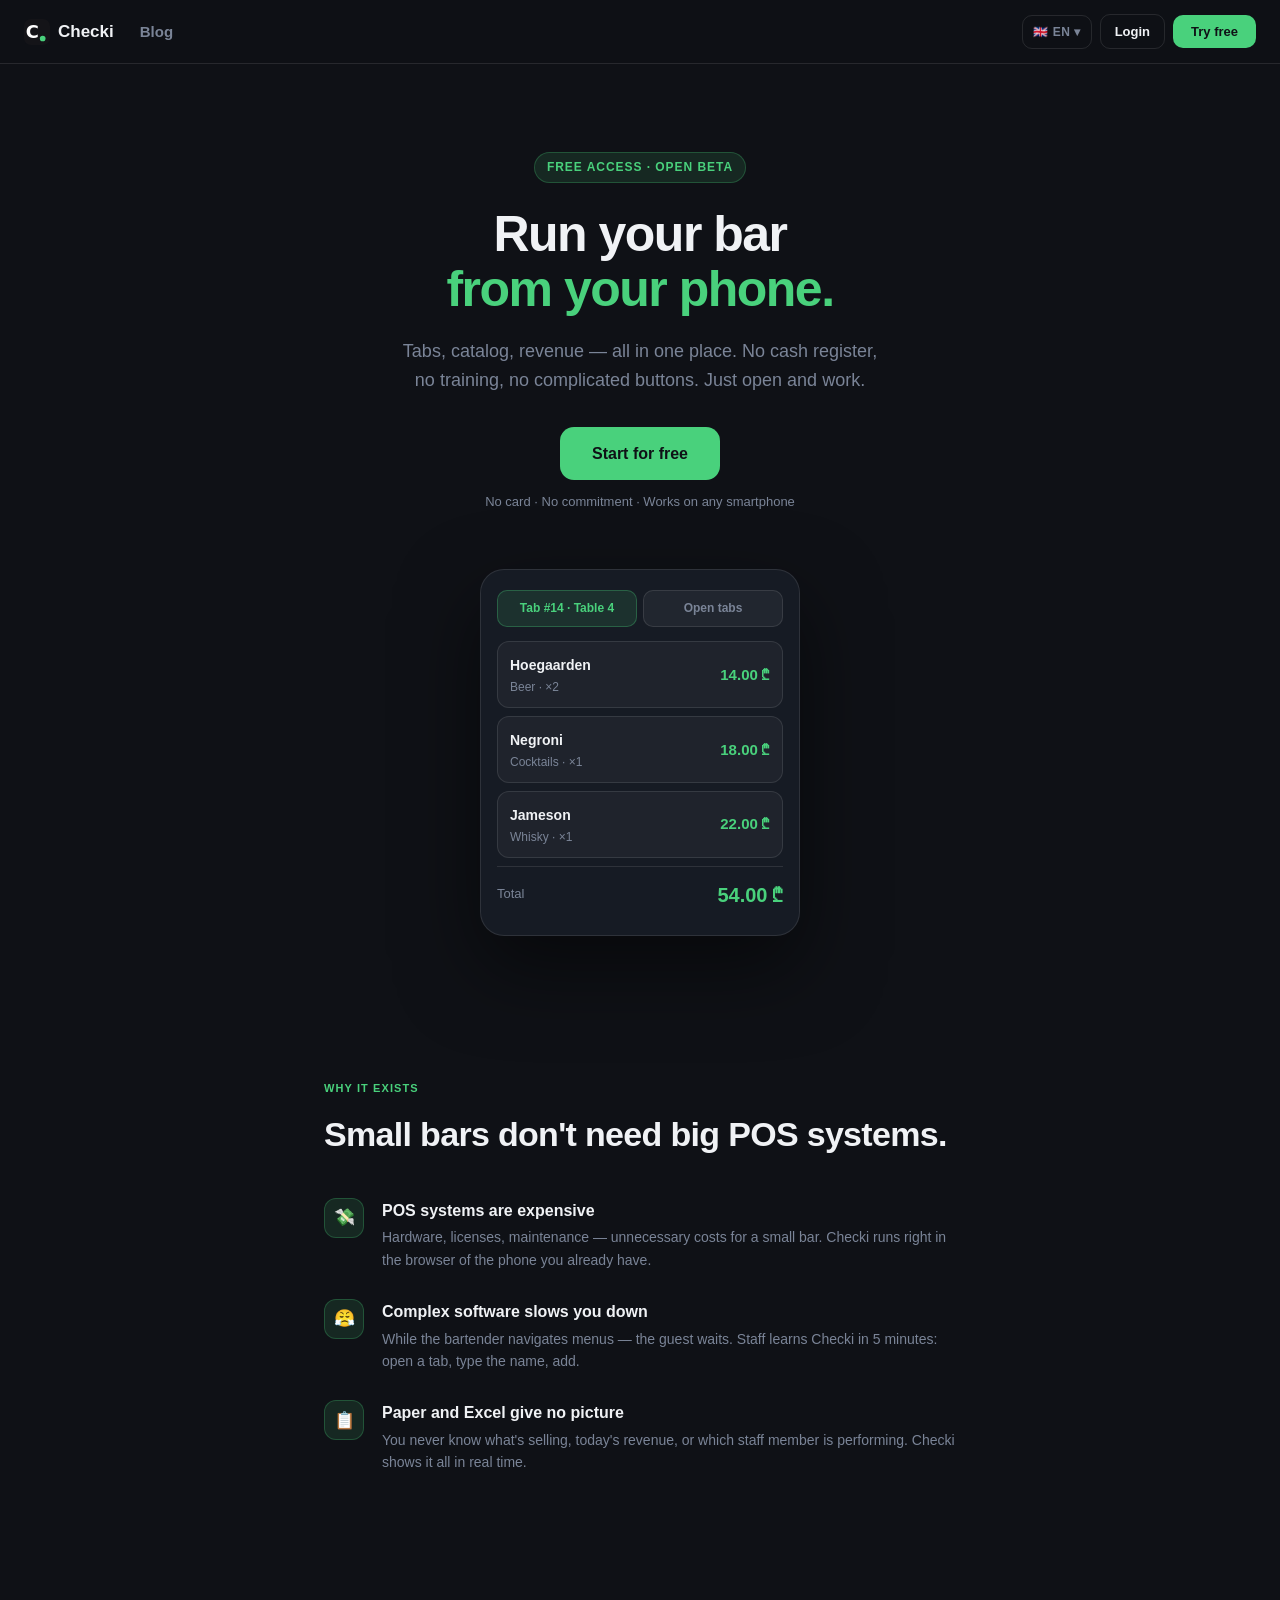
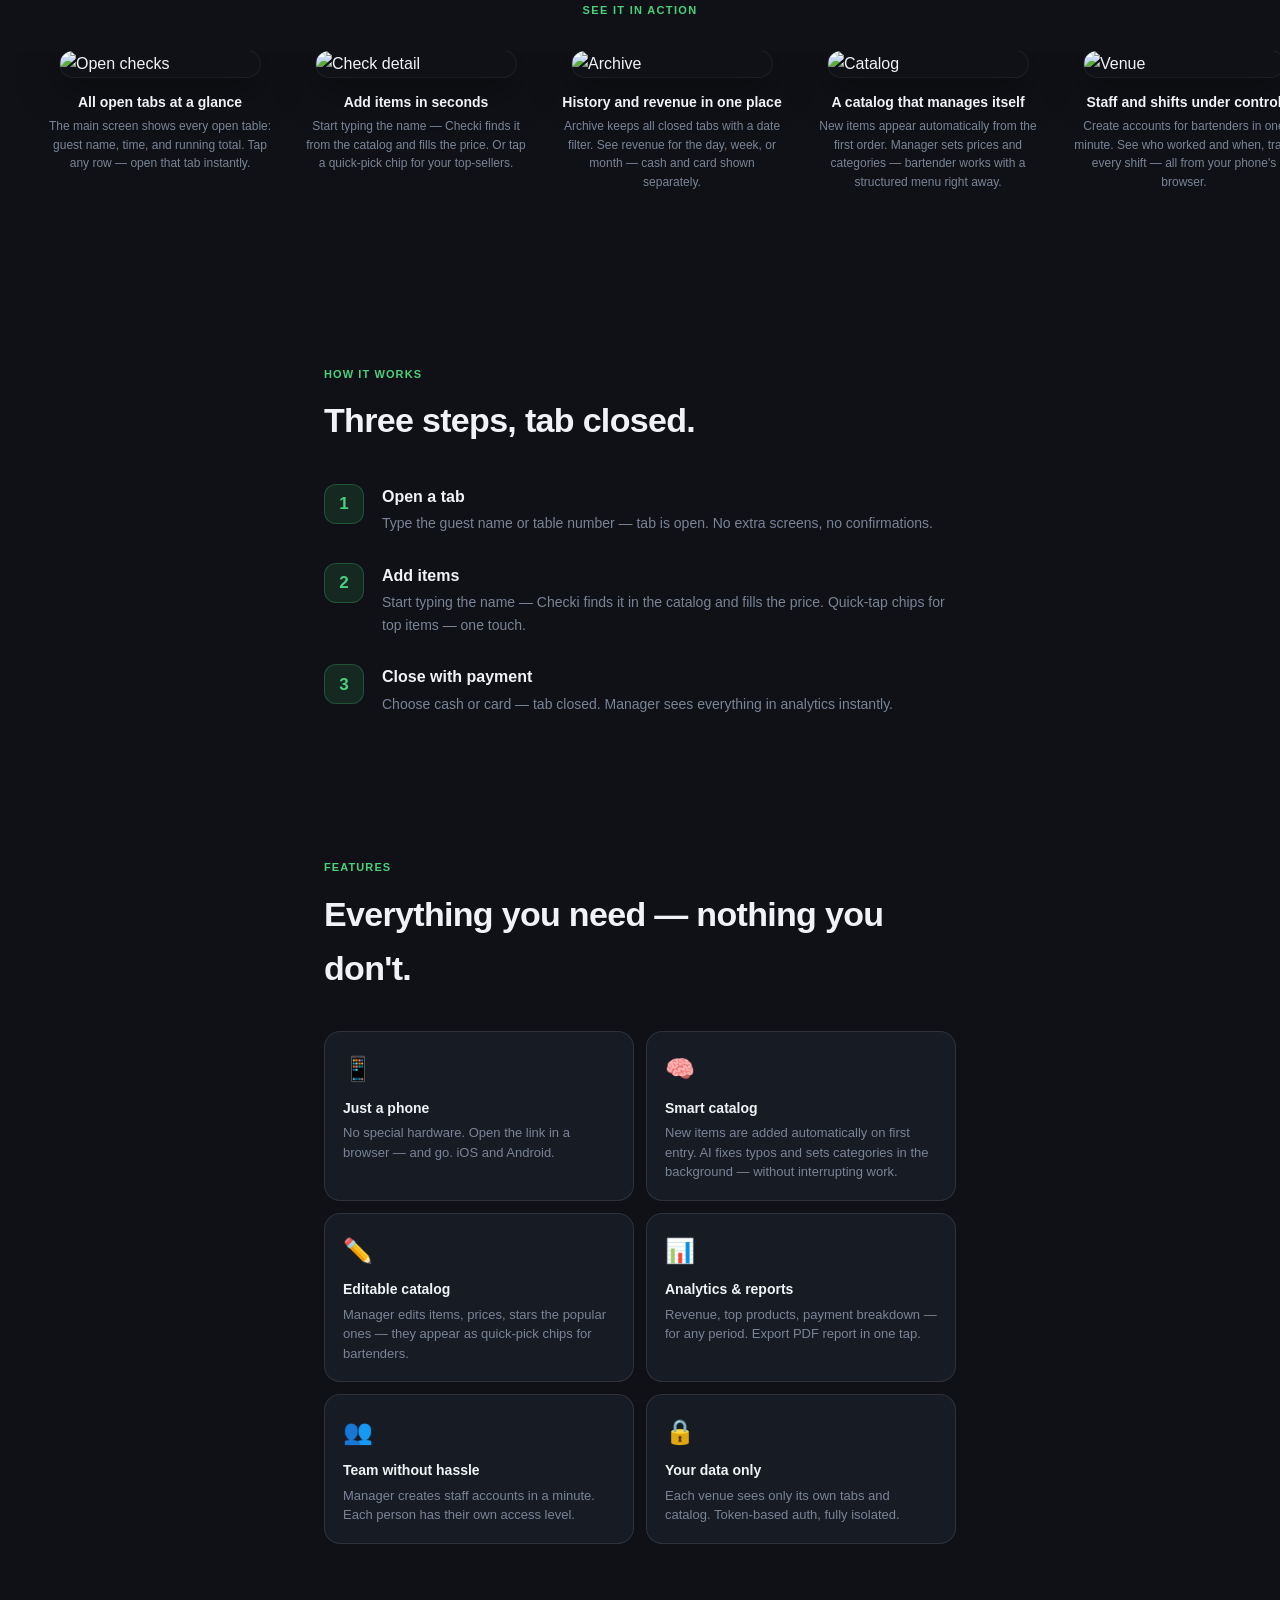
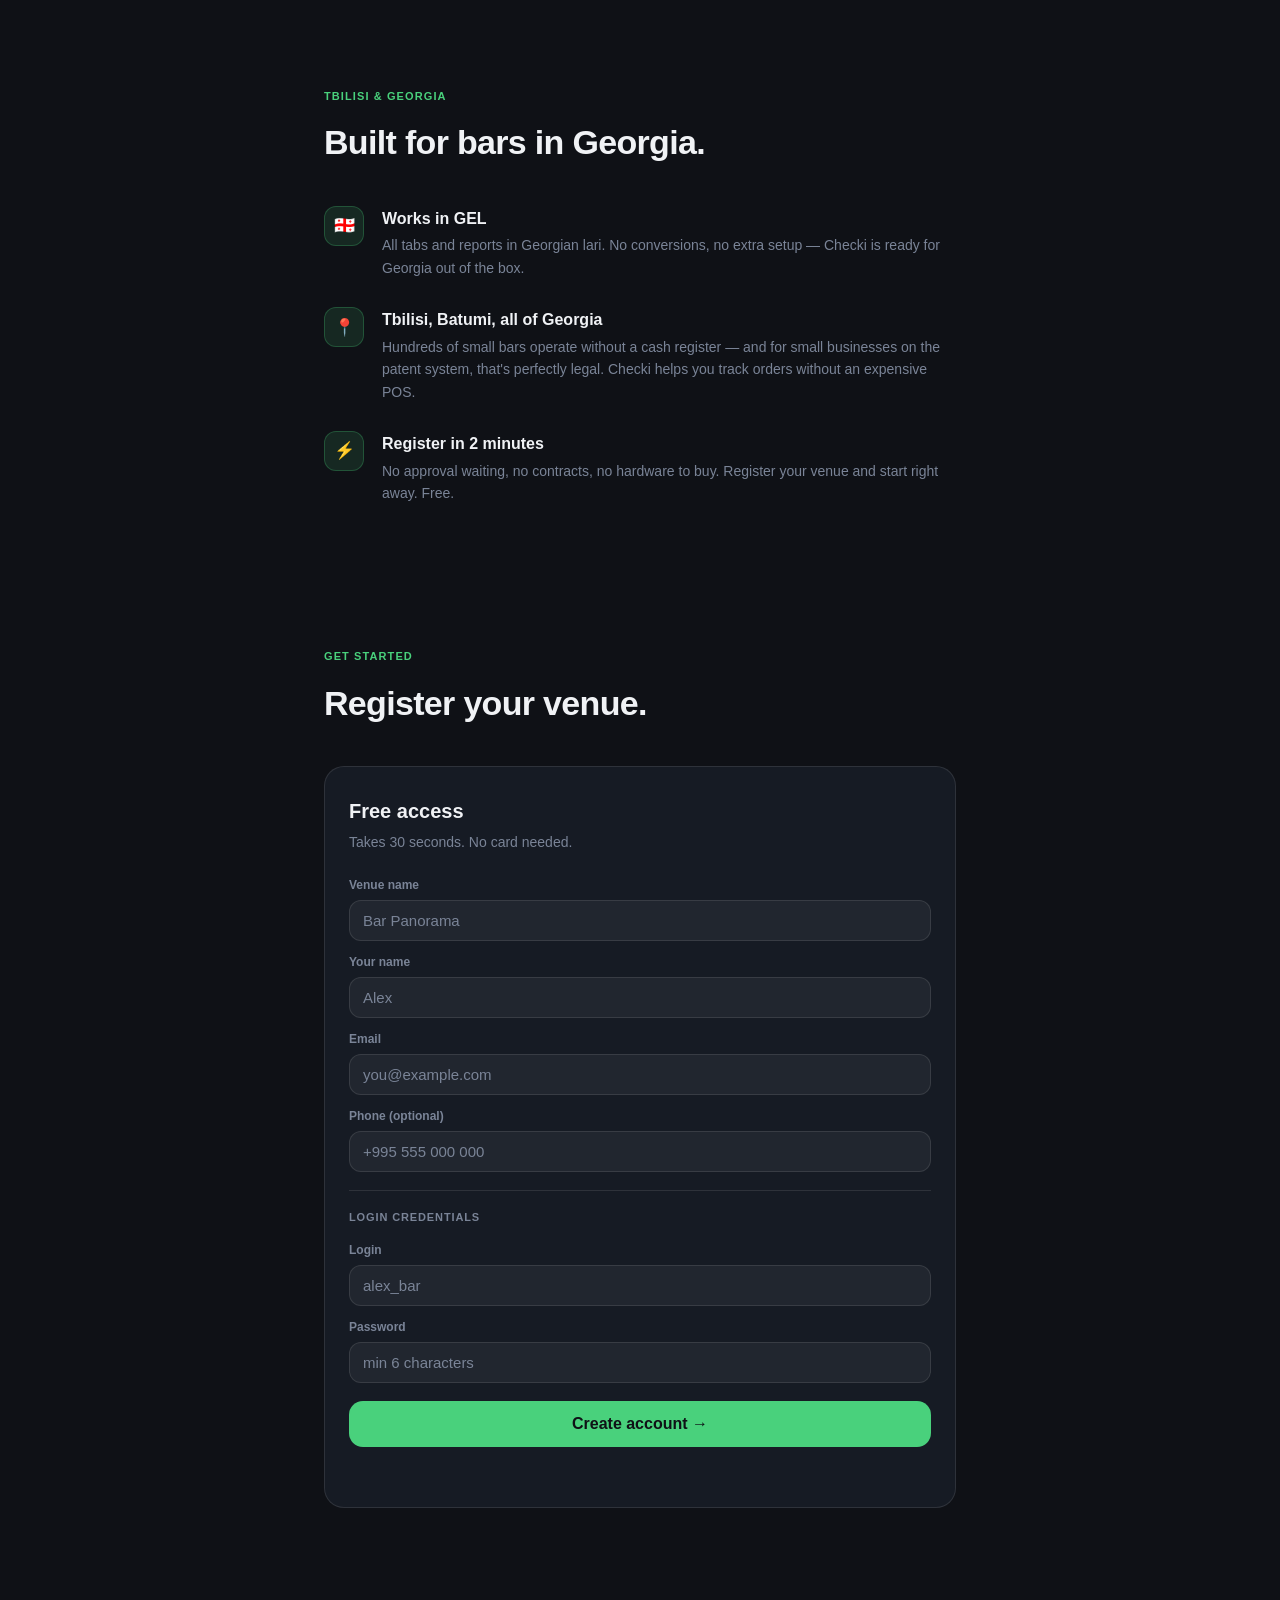
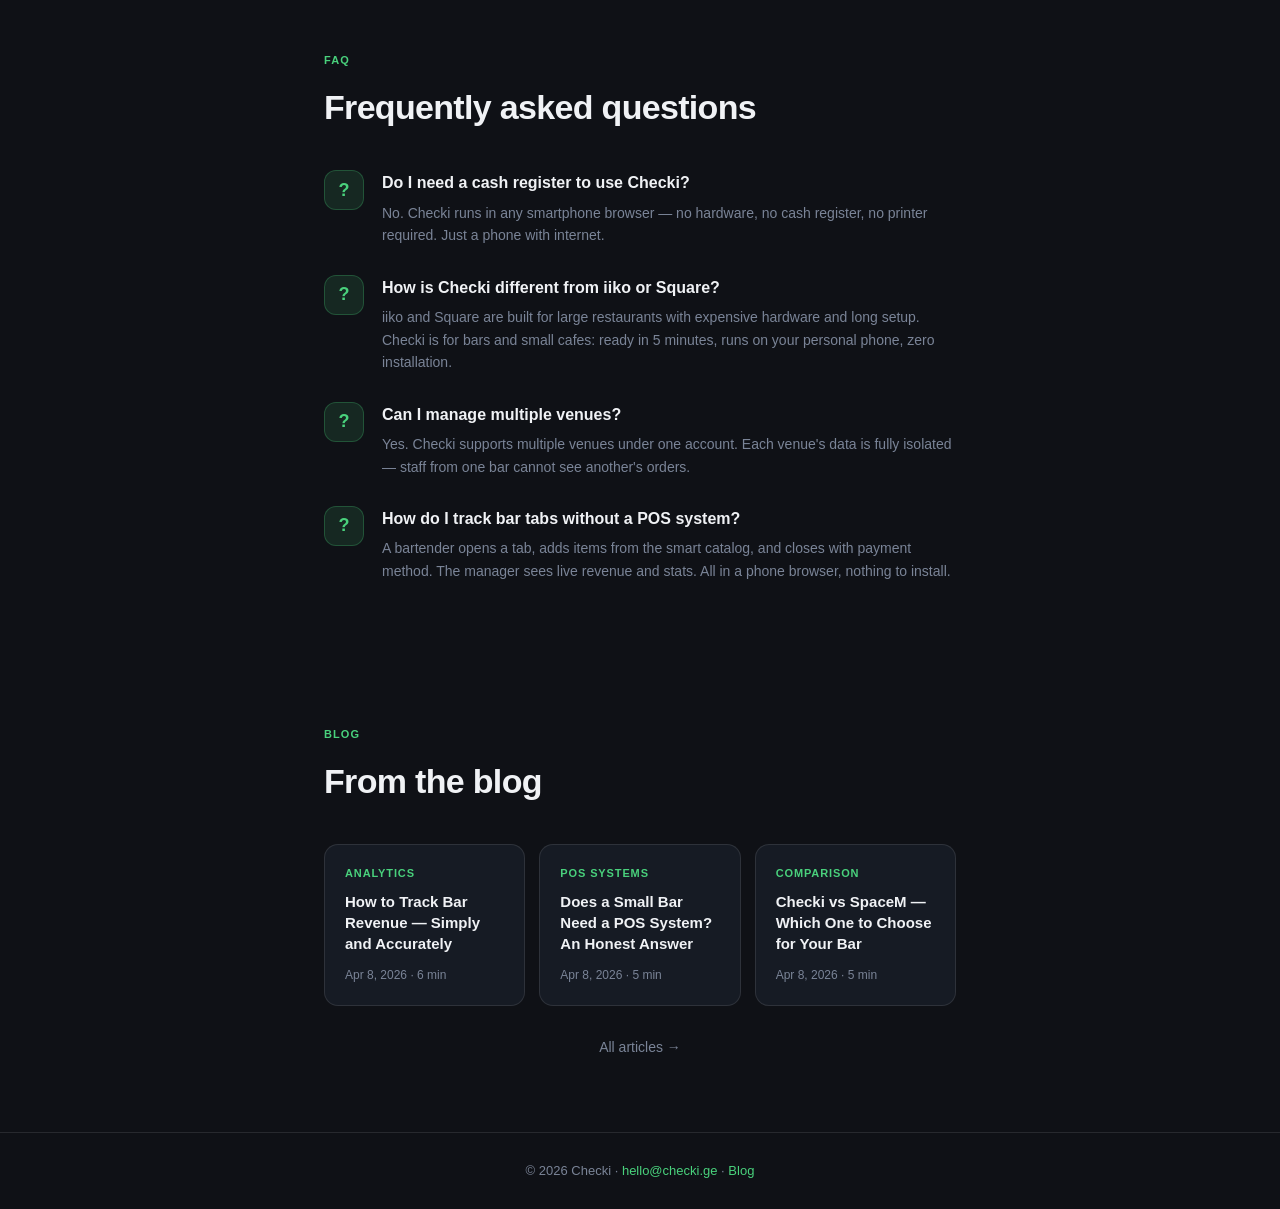
==== commit 7fa25731: "seo: add sitemap.xml, robots.txt, fix nav CTA button text - Add landing/sitemap.xml with all 8 pages" ====
--- a/landing/index.html
+++ b/landing/index.html
@@ -412,7 +412,7 @@
       </div>
     </div>
     <a class="navBtn navLogin" href="https://admin.checki.ge" data-i="nav_login">Login</a>
-    <a class="navBtn navCta" href="#register" data-i="nav_cta">Попробовать бесплатно</a>
+    <a class="navBtn navCta" href="#register" data-i="nav_cta">Попробовать</a>
     <!-- Mobile burger -->
     <button class="navBurger" id="navBurger" aria-label="Menu">
       <div class="navBurgerLines">
@@ -873,7 +873,7 @@
   en: {
     nav_blog:    "Blog",
     nav_login:   "Login",
-    nav_cta:     "Start free",
+    nav_cta:     "Try free",
     badge:       "Free access · Open beta",
     hero_h1:     "Run your bar",
     hero_em:     "from your phone.",
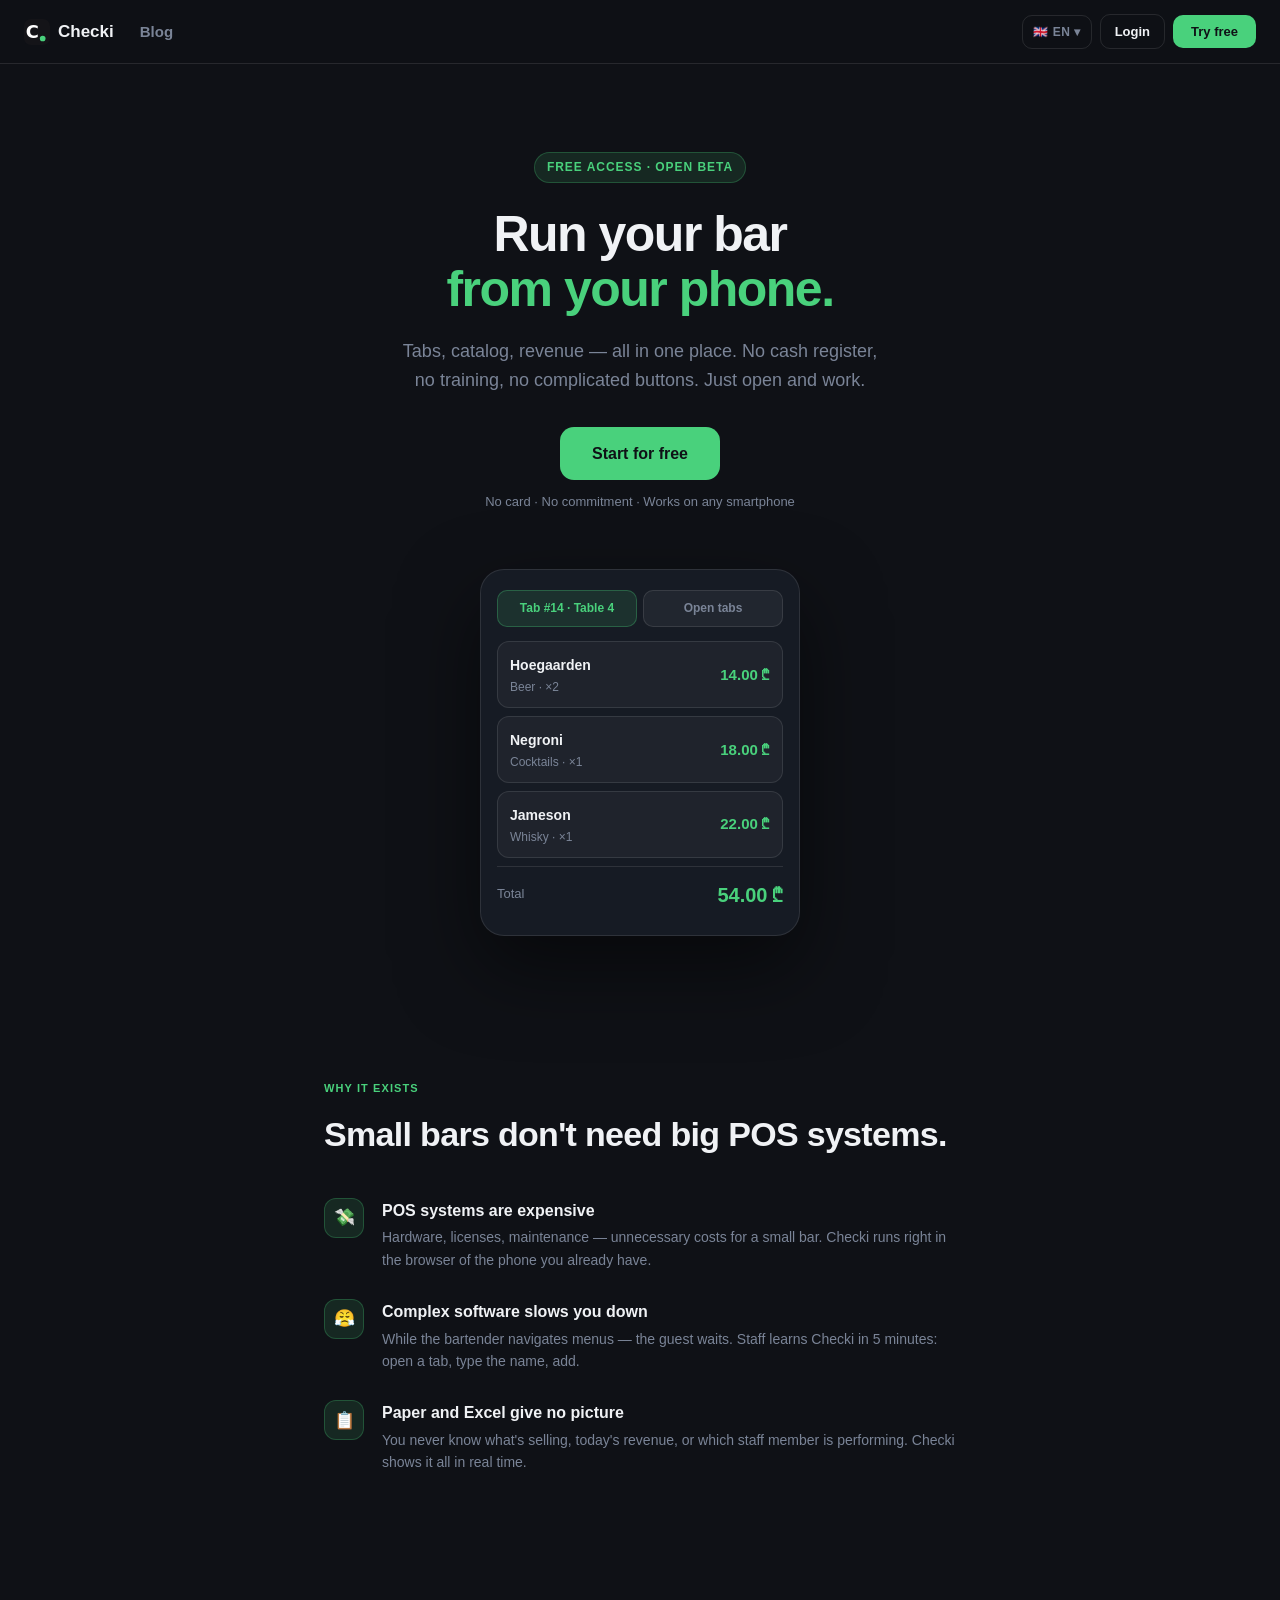
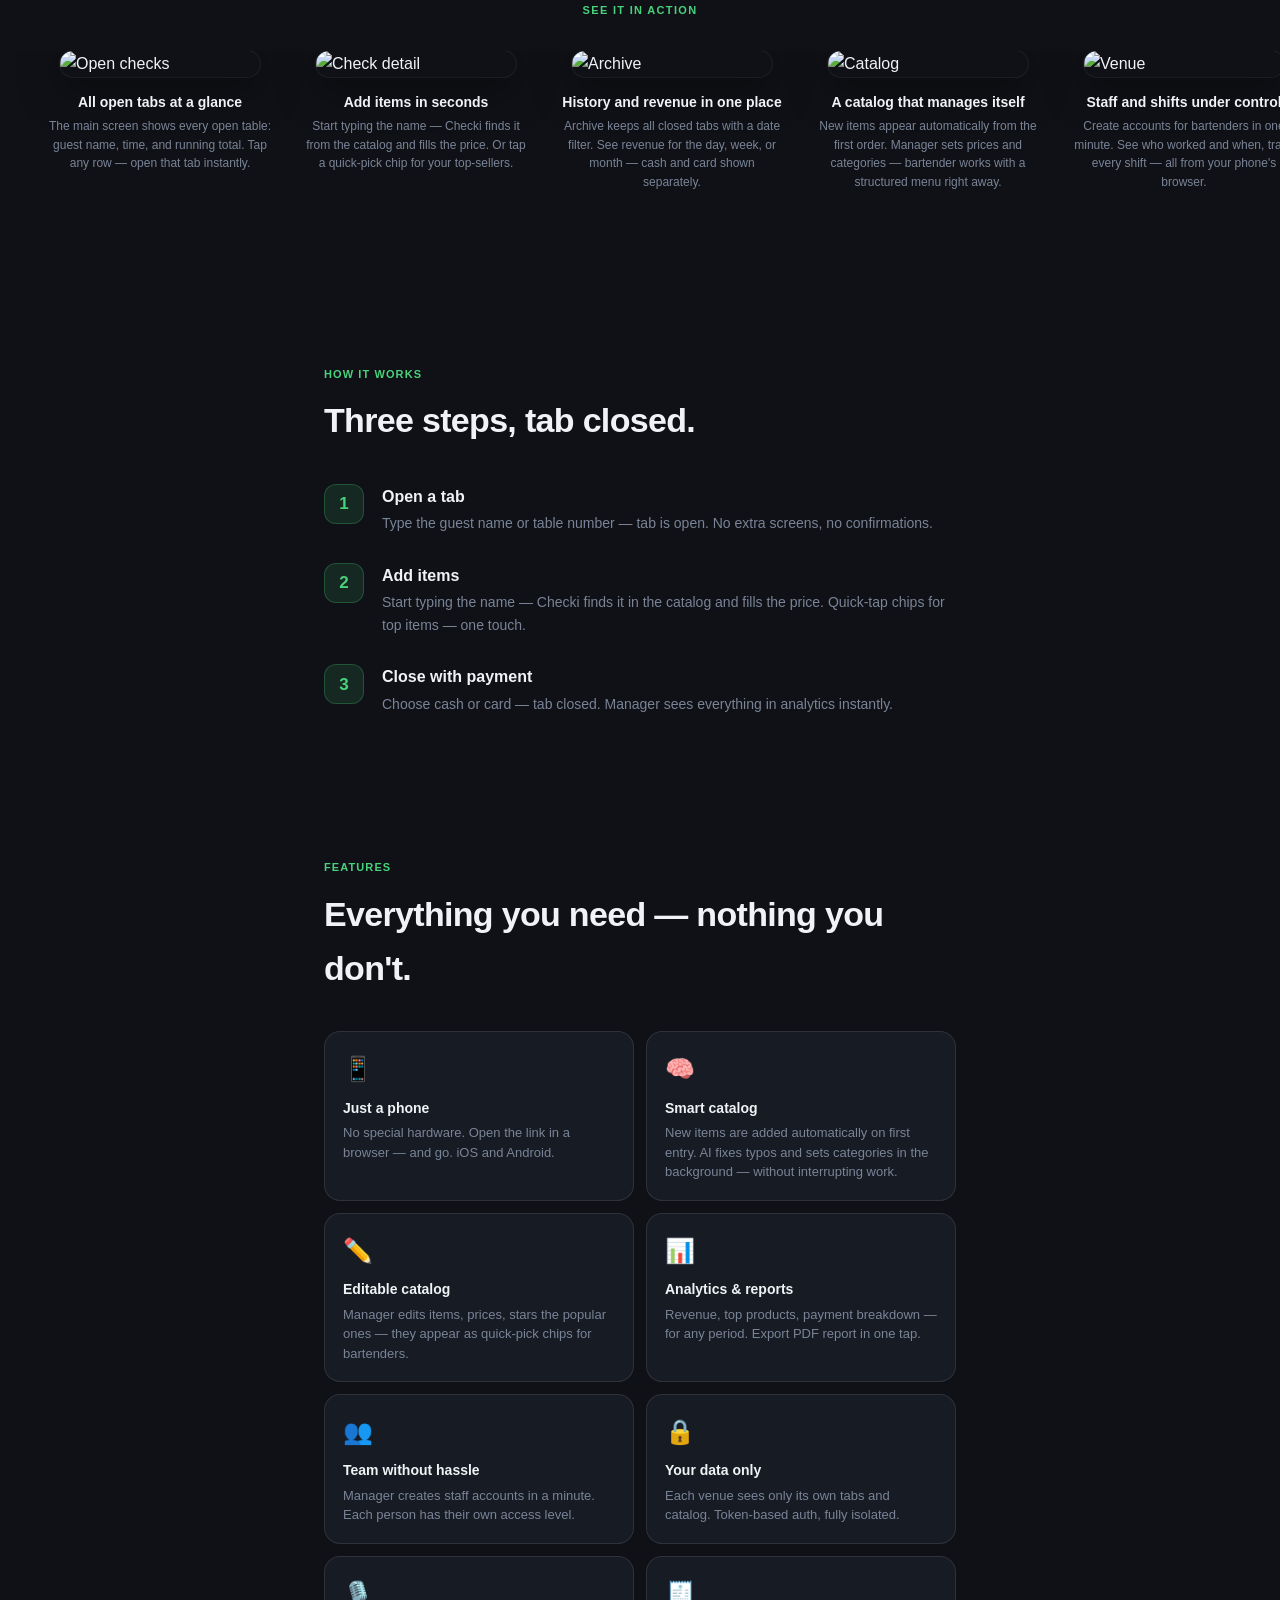
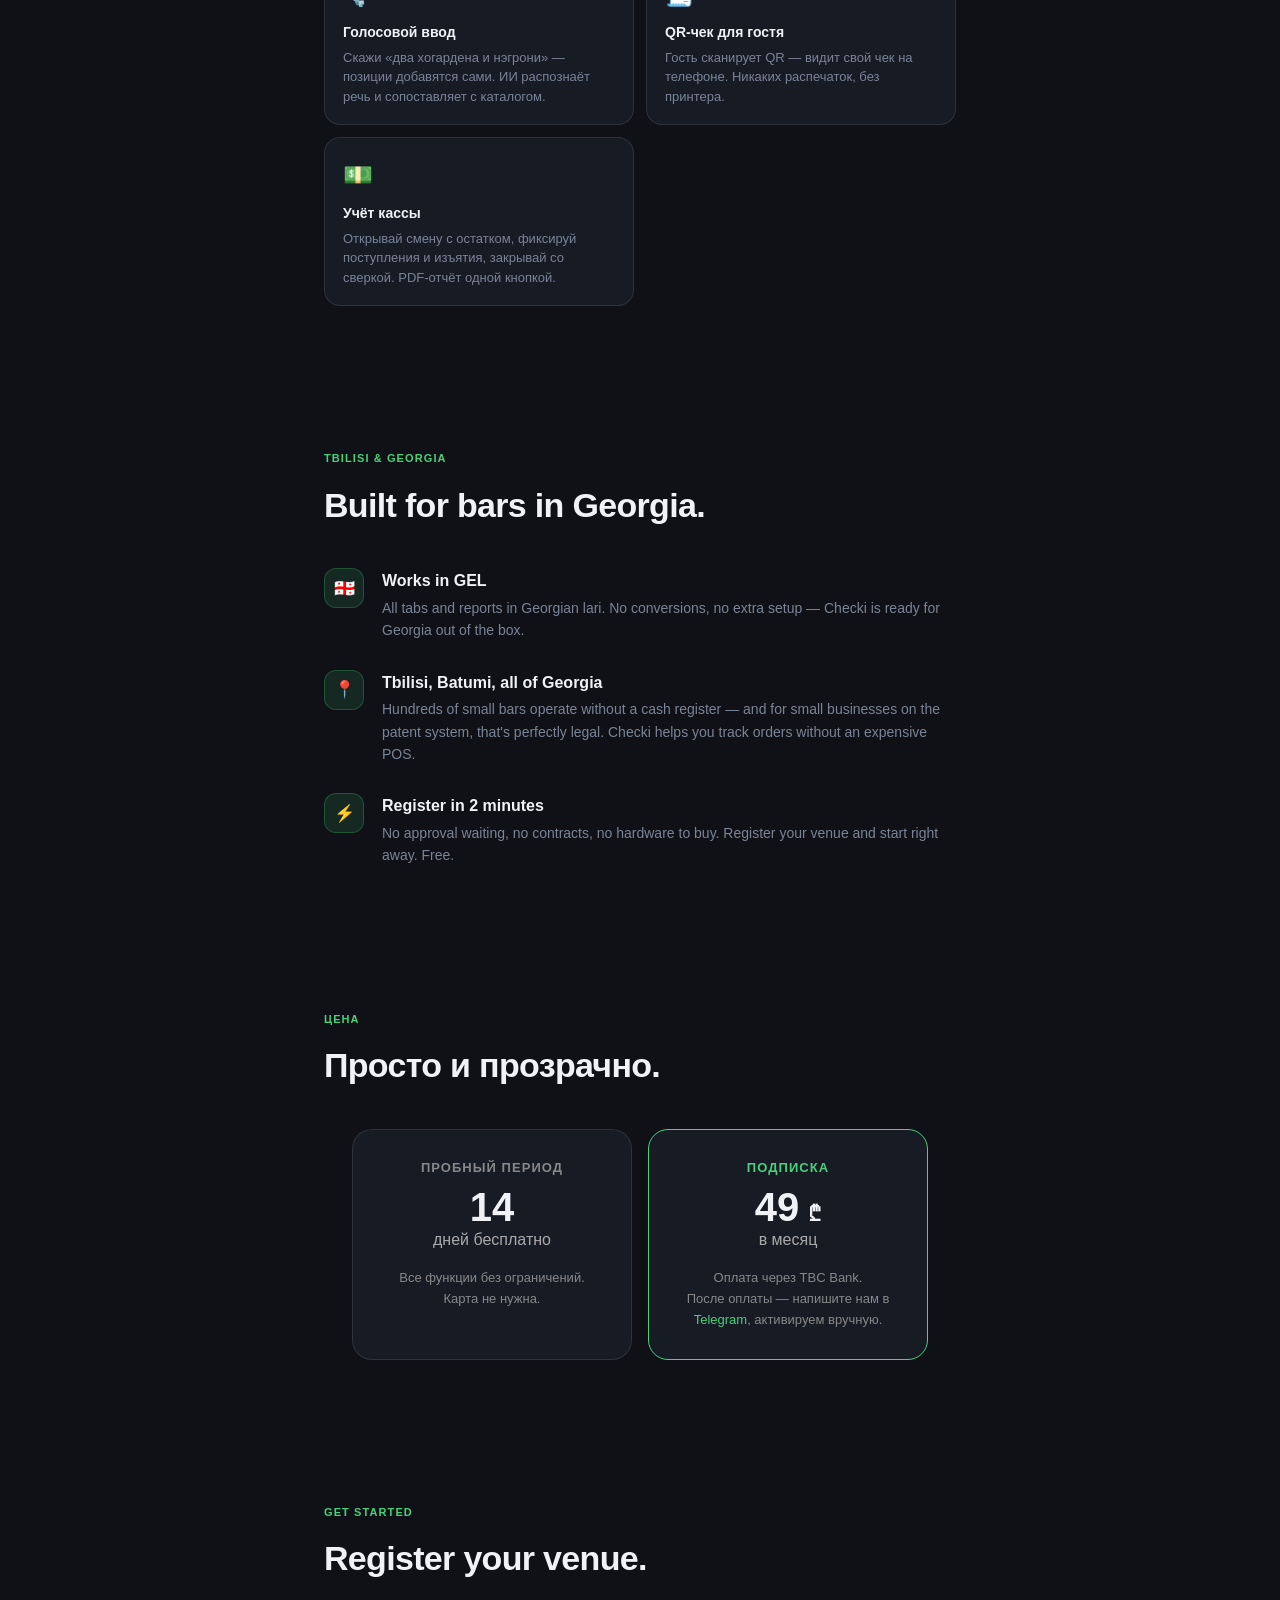
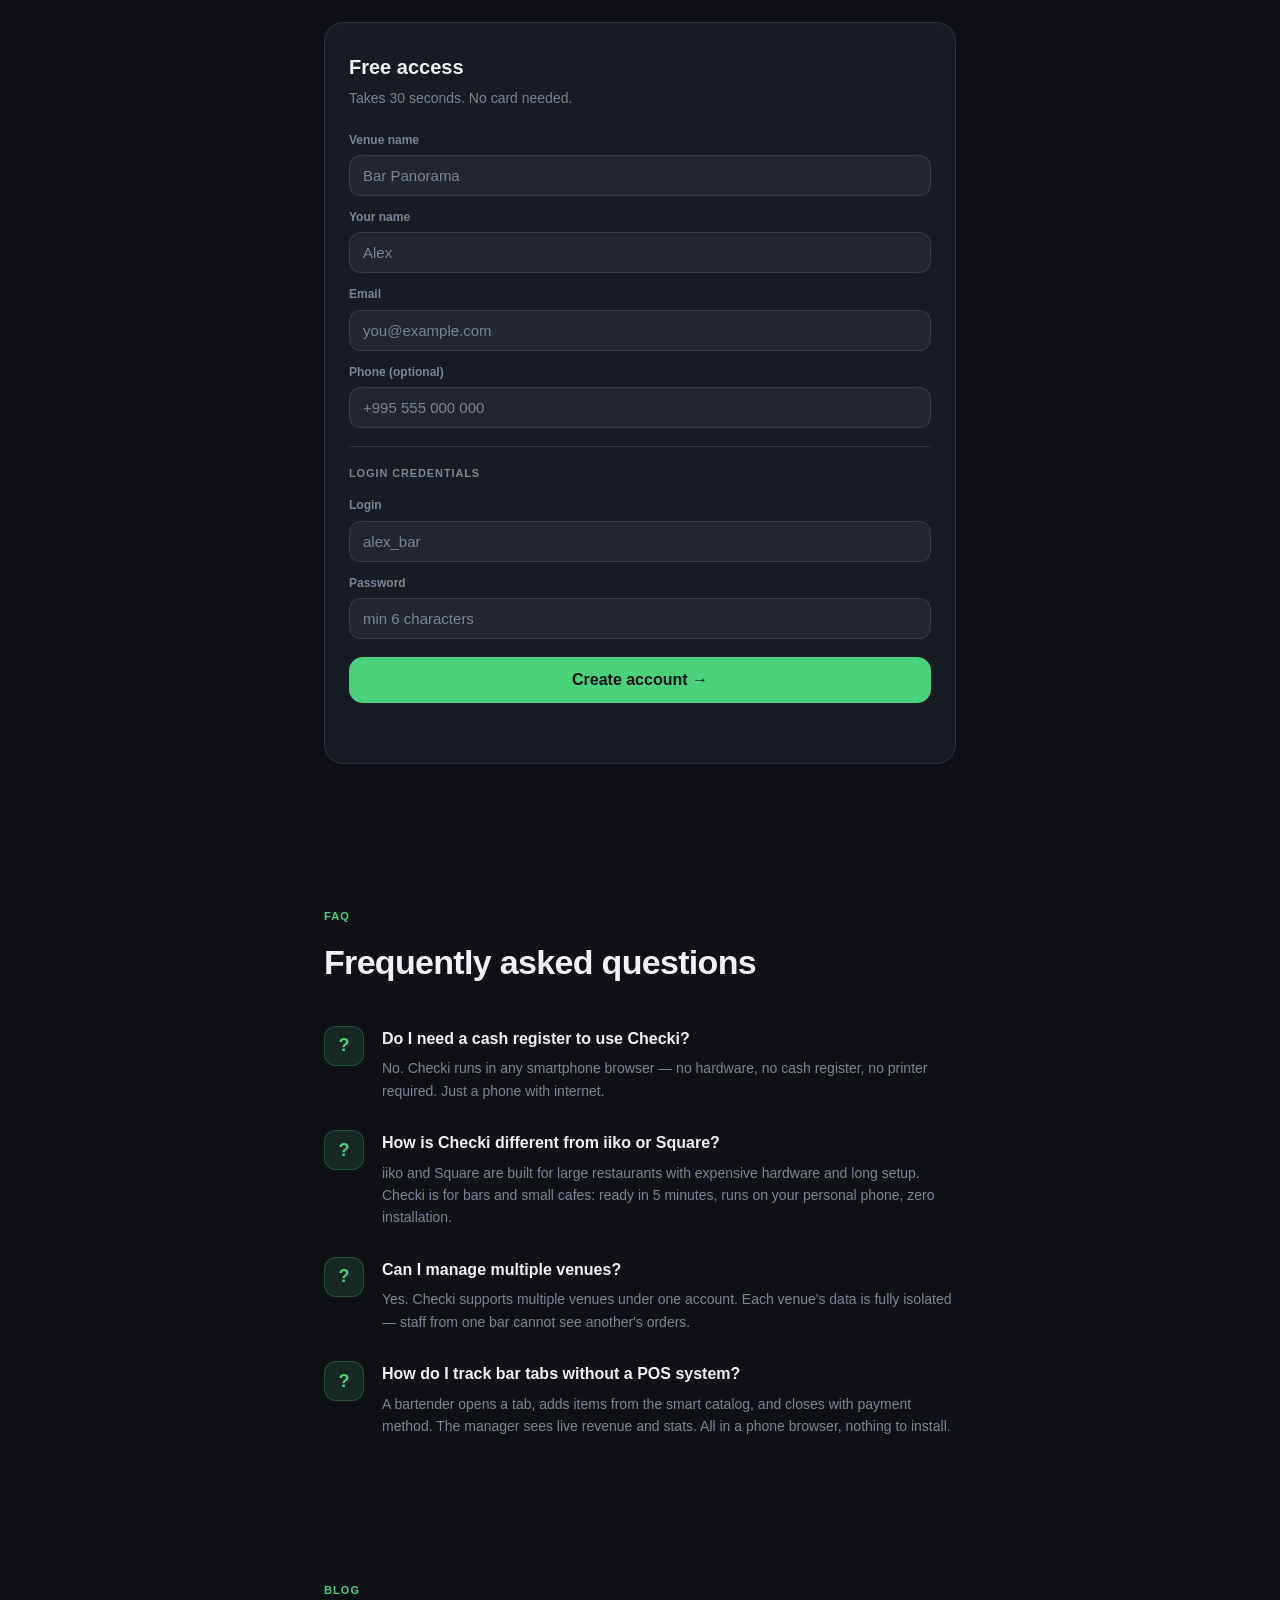
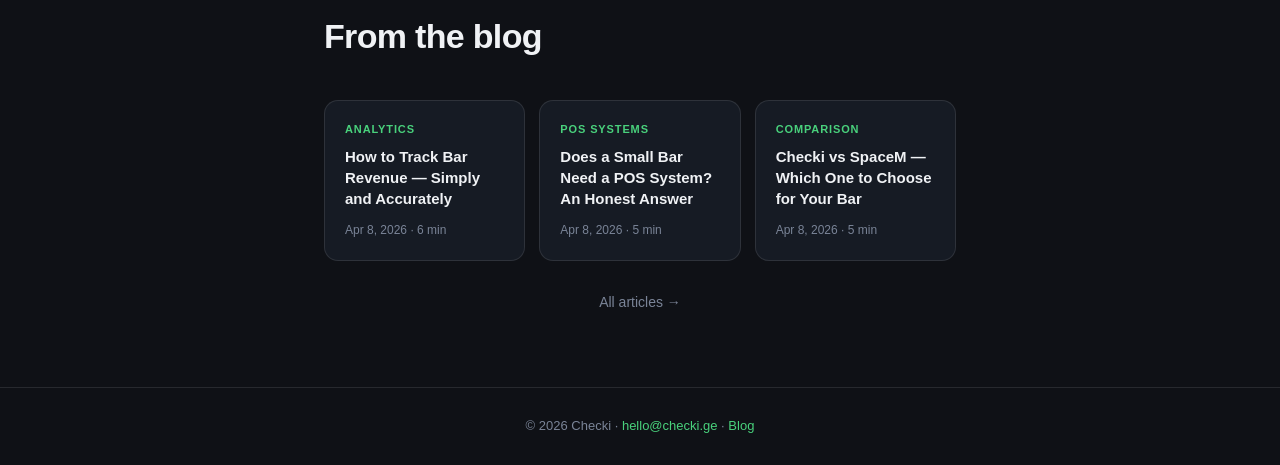
==== commit 17dd4ba2: "feat: subscription info + referral copy link in venue settings, split venue-staff.js, landing update" ====
--- a/landing/index.html
+++ b/landing/index.html
@@ -438,11 +438,11 @@
 
 <!-- HERO -->
 <section class="hero">
-  <div class="heroBadge" data-i="badge">Бесплатный доступ · Открытое бета-тестирование</div>
+  <div class="heroBadge" data-i="badge">14 дней бесплатно · Потом 49 ₾/месяц</div>
   <h1 data-i="hero_h1">Управляй баром<br><em data-i="hero_em">с телефона.</em></h1>
   <p class="heroSub" data-i="hero_sub">Чеки, каталог, выручка — всё в одном месте. Без кассового аппарата, без обучения, без лишних кнопок. Просто открыл — и работаешь.</p>
   <a class="heroCta" href="#register" data-i="hero_cta">Начать бесплатно</a>
-  <p class="heroNote" data-i="hero_note">Без карты · Без обязательств · Работает на любом смартфоне</p>
+  <p class="heroNote" data-i="hero_note">14 дней бесплатно · Потом 49 ₾/мес · Без карты · Работает на любом смартфоне</p>
 </section>
 
 <!-- MOCKUP -->
@@ -625,6 +625,21 @@
       <h3 data-i="f6_h">Данные только ваши</h3>
       <p data-i="f6_p">Каждое заведение видит только свои чеки и каталог. Токенная авторизация, данные изолированы.</p>
     </div>
+    <div class="feature">
+      <div class="featureIcon">🎙️</div>
+      <h3 data-i="f7_h">Голосовой ввод</h3>
+      <p data-i="f7_p">Скажи «два хогардена и нэгрони» — позиции добавятся сами. ИИ распознаёт речь и сопоставляет с каталогом.</p>
+    </div>
+    <div class="feature">
+      <div class="featureIcon">🧾</div>
+      <h3 data-i="f8_h">QR-чек для гостя</h3>
+      <p data-i="f8_p">Гость сканирует QR — видит свой чек на телефоне. Никаких распечаток, без принтера.</p>
+    </div>
+    <div class="feature">
+      <div class="featureIcon">💵</div>
+      <h3 data-i="f9_h">Учёт кассы</h3>
+      <p data-i="f9_p">Открывай смену с остатком, фиксируй поступления и изъятия, закрывай со сверкой. PDF-отчёт одной кнопкой.</p>
+    </div>
   </div>
 </section>
 
@@ -651,8 +666,28 @@
       <div class="stepNum">⚡</div>
       <div class="stepText">
         <h3 data-i="geo3_h">Регистрация за 2 минуты</h3>
-        <p data-i="geo3_p">Не нужно ждать одобрения, подписывать договоры или покупать оборудование. Зарегистрировал заведение — и сразу работаешь. Бесплатно.</p>
-      </div>
+        <p data-i="geo3_p">Не нужно ждать одобрения, подписывать договоры или покупать оборудование. Зарегистрировал заведение — и сразу работаешь. 14 дней бесплатно, потом 49 ₾/мес.</p>
+      </div>
+    </div>
+  </div>
+</section>
+
+<!-- PRICING -->
+<section id="pricing">
+  <div class="sectionLabel">Цена</div>
+  <h2>Просто и прозрачно.</h2>
+  <div style="display:flex;flex-wrap:wrap;gap:16px;justify-content:center;margin-top:8px">
+    <div class="formCard" style="width:min(100%,280px);text-align:center;padding:28px 24px">
+      <div style="font-size:13px;font-weight:700;text-transform:uppercase;letter-spacing:.08em;color:#888;margin-bottom:8px">Пробный период</div>
+      <div style="font-size:40px;font-weight:800;line-height:1">14</div>
+      <div style="font-size:16px;color:#aaa;margin-bottom:16px">дней бесплатно</div>
+      <div style="font-size:13px;color:#888">Все функции без ограничений.<br>Карта не нужна.</div>
+    </div>
+    <div class="formCard" style="width:min(100%,280px);text-align:center;padding:28px 24px;border:1.5px solid var(--accent)">
+      <div style="font-size:13px;font-weight:700;text-transform:uppercase;letter-spacing:.08em;color:var(--accent);margin-bottom:8px">Подписка</div>
+      <div style="font-size:40px;font-weight:800;line-height:1">49 <span style="font-size:22px">₾</span></div>
+      <div style="font-size:16px;color:#aaa;margin-bottom:16px">в месяц</div>
+      <div style="font-size:13px;color:#888">Оплата через TBC Bank.<br>После оплаты — напишите нам в <a href="https://t.me/checkilive" target="_blank" style="color:var(--accent)">Telegram</a>, активируем вручную.</div>
     </div>
   </div>
 </section>
@@ -662,8 +697,8 @@
   <div class="sectionLabel" data-i="reg_label">Начать</div>
   <h2 data-i="reg_h2">Зарегистрируй заведение.</h2>
   <div class="formCard">
-    <div class="formTitle" data-i="reg_title">Бесплатный доступ</div>
-    <div class="formSubtitle" data-i="reg_sub">Займёт 30 секунд. Карта не нужна.</div>
+    <div class="formTitle" data-i="reg_title">14 дней бесплатно</div>
+    <div class="formSubtitle" data-i="reg_sub">Займёт 30 секунд. Карта не нужна. Потом 49 ₾/мес.</div>
 
     <div class="formGroup">
       <label data-i="lbl_venue">Название заведения</label>
@@ -692,6 +727,9 @@
       <label data-i="lbl_pass">Пароль</label>
       <input id="fPassword" type="password" data-ph="ph_pass" autocomplete="new-password" />
     </div>
+
+    <input type="hidden" id="fRefCode" value="" />
+    <div id="fRefBadge" style="display:none;font-size:12px;color:#888;text-align:center;margin-bottom:8px;padding:6px 12px;background:rgba(255,255,255,.05);border-radius:8px"></div>
 
     <button class="btnSubmit" id="btnRegister" data-i="btn_reg">Создать аккаунт →</button>
     <div class="formMsg" id="formMsg"></div>
@@ -1153,10 +1191,22 @@
 
 applyLang(lang);
 
+/* ── Referral code from URL ── */
+(function() {
+  const ref = new URLSearchParams(window.location.search).get("ref");
+  if (ref) {
+    const el = document.getElementById("fRefCode");
+    if (el) el.value = ref.toUpperCase();
+    const badge = document.getElementById("fRefBadge");
+    if (badge) { badge.style.display = "block"; badge.textContent = "🤝 Партнёрская ссылка: " + ref.toUpperCase(); }
+  }
+})();
+
 /* ── Registration ── */
 document.getElementById("btnRegister").onclick = async () => {
   const t           = T[lang];
   const venueName   = document.getElementById("fVenueName").value.trim();
+  const refCode     = (document.getElementById("fRefCode").value || "").trim() || null;
   const managerName = document.getElementById("fManagerName").value.trim();
   const email       = document.getElementById("fEmail").value.trim();
   const phone       = document.getElementById("fPhone").value.trim();
@@ -1180,7 +1230,7 @@
     const resp = await fetch(API + "/api/register", {
       method: "POST",
       headers: { "Content-Type": "application/json" },
-      body: JSON.stringify({ venue_name: venueName, manager_name: managerName, login, password, email, phone: phone || null }),
+      body: JSON.stringify({ venue_name: venueName, manager_name: managerName, login, password, email, phone: phone || null, lang, ref_code: refCode }),
     });
     const data = await resp.json();
     if (!resp.ok) {
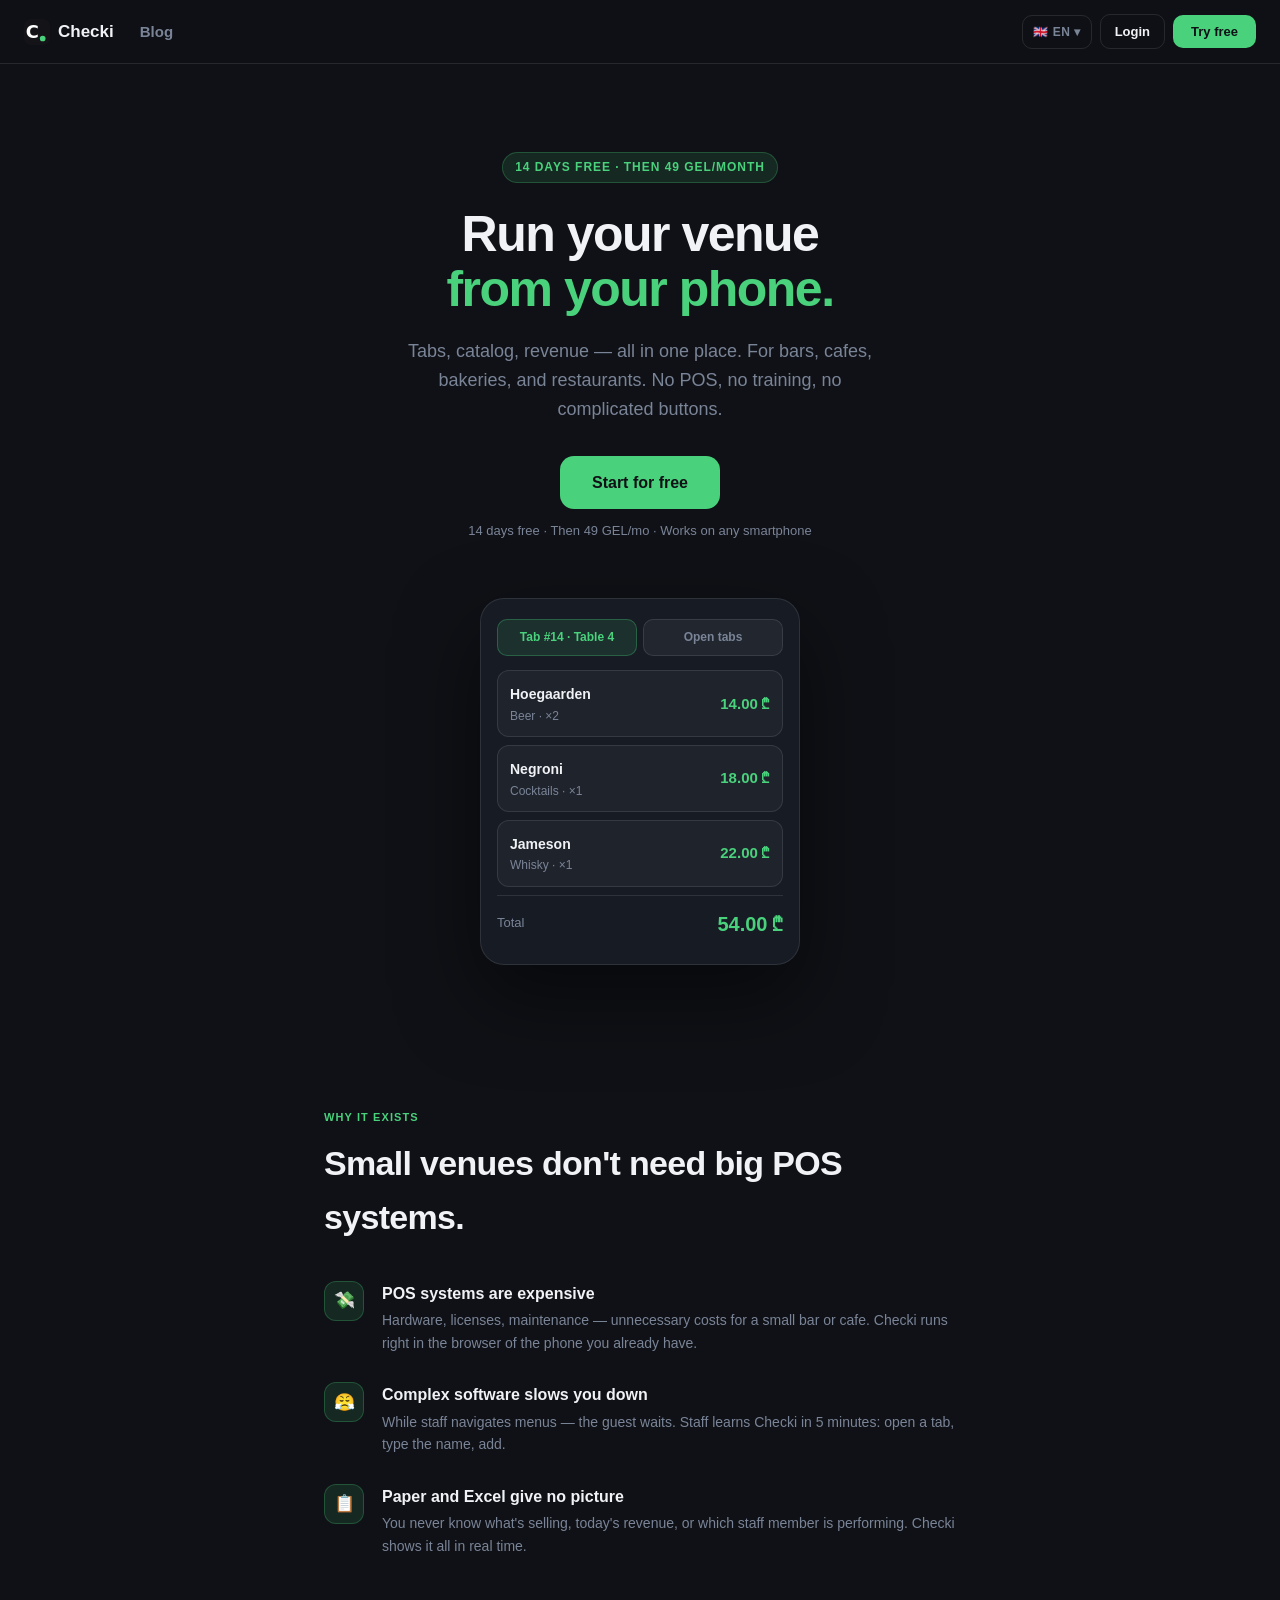
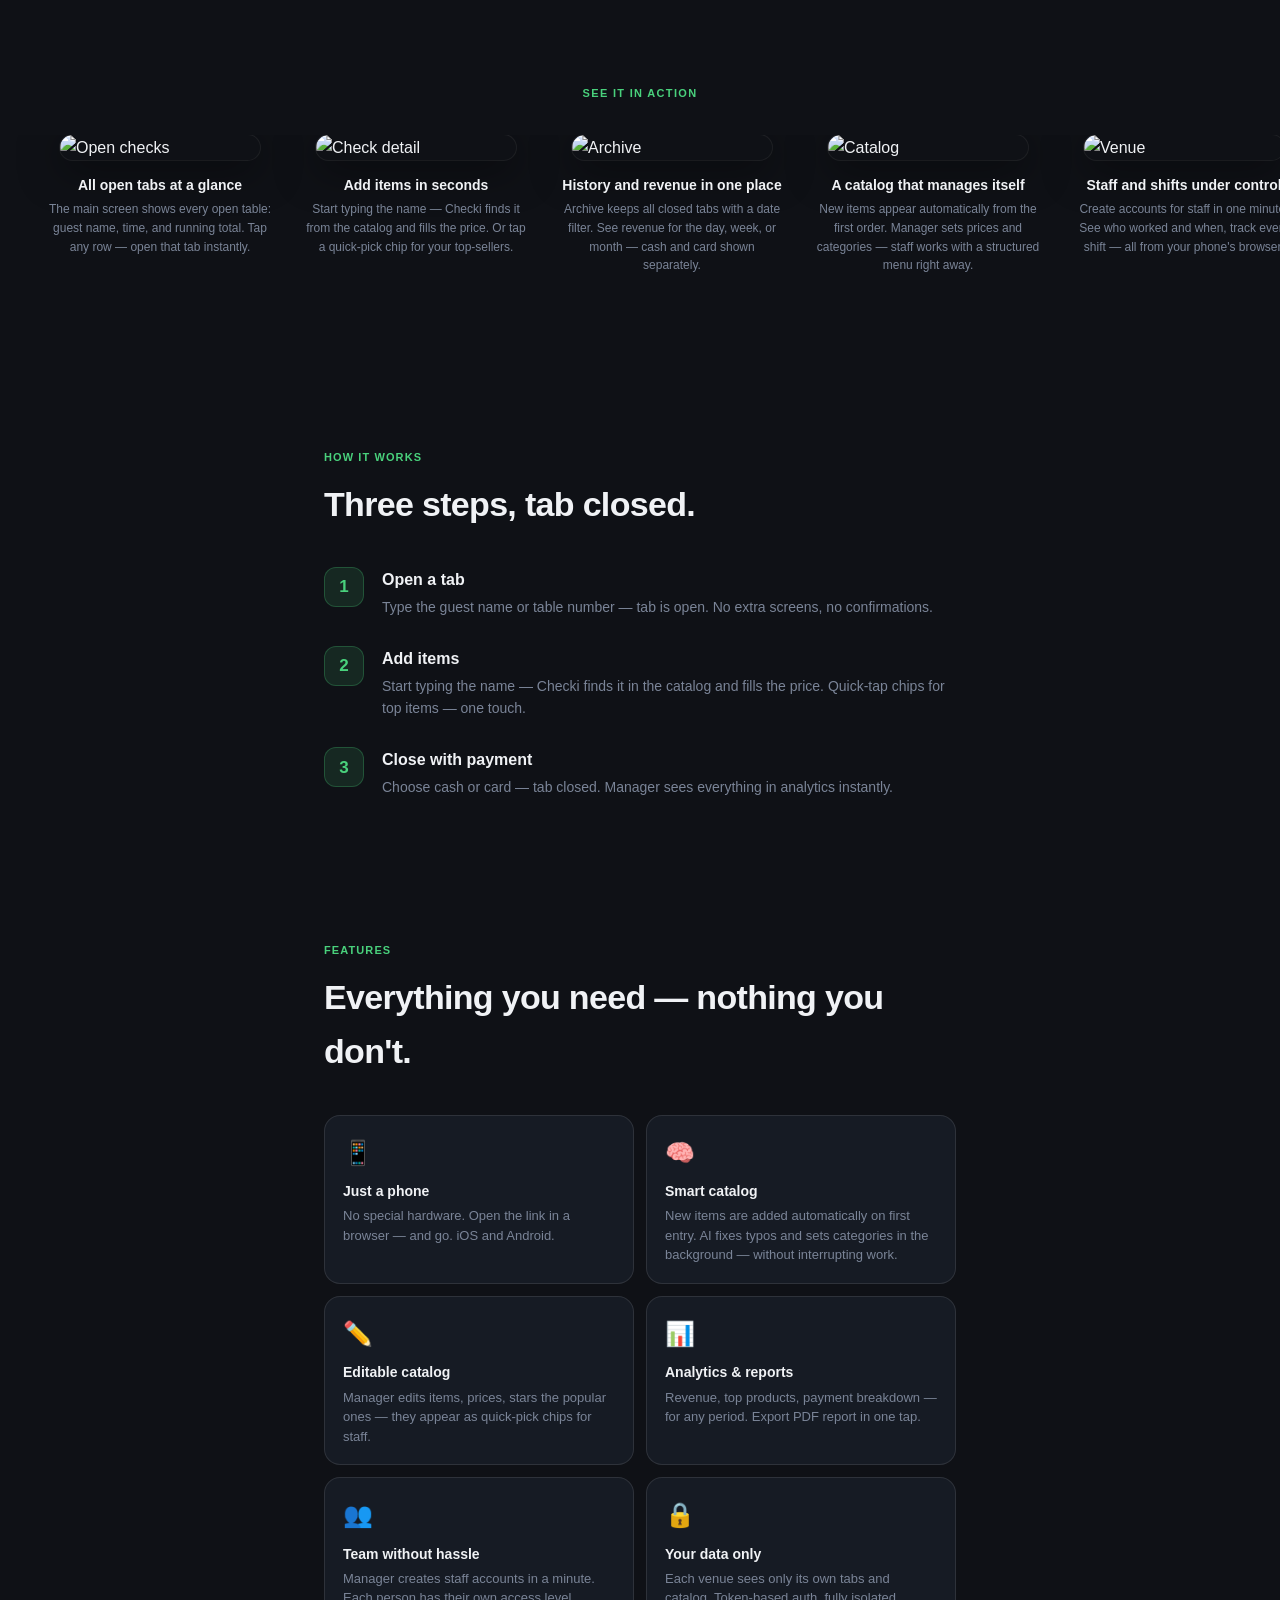
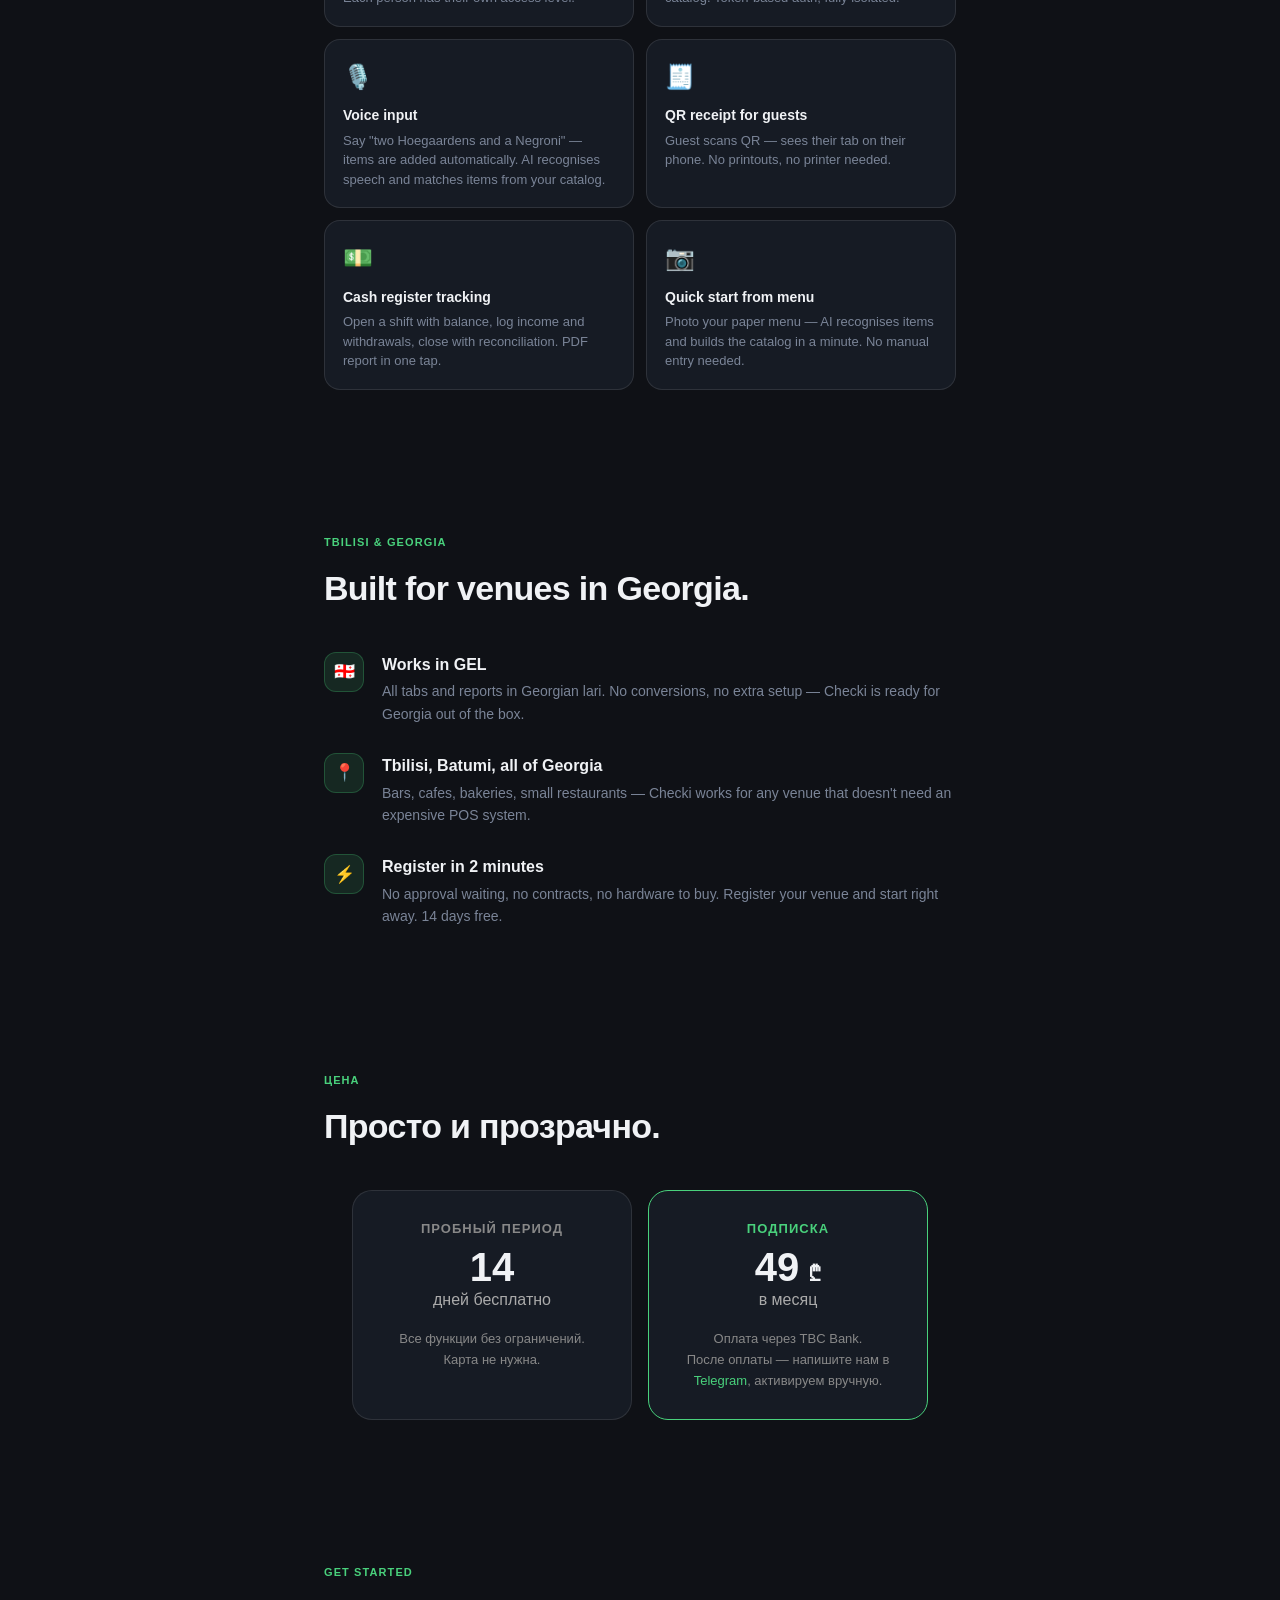
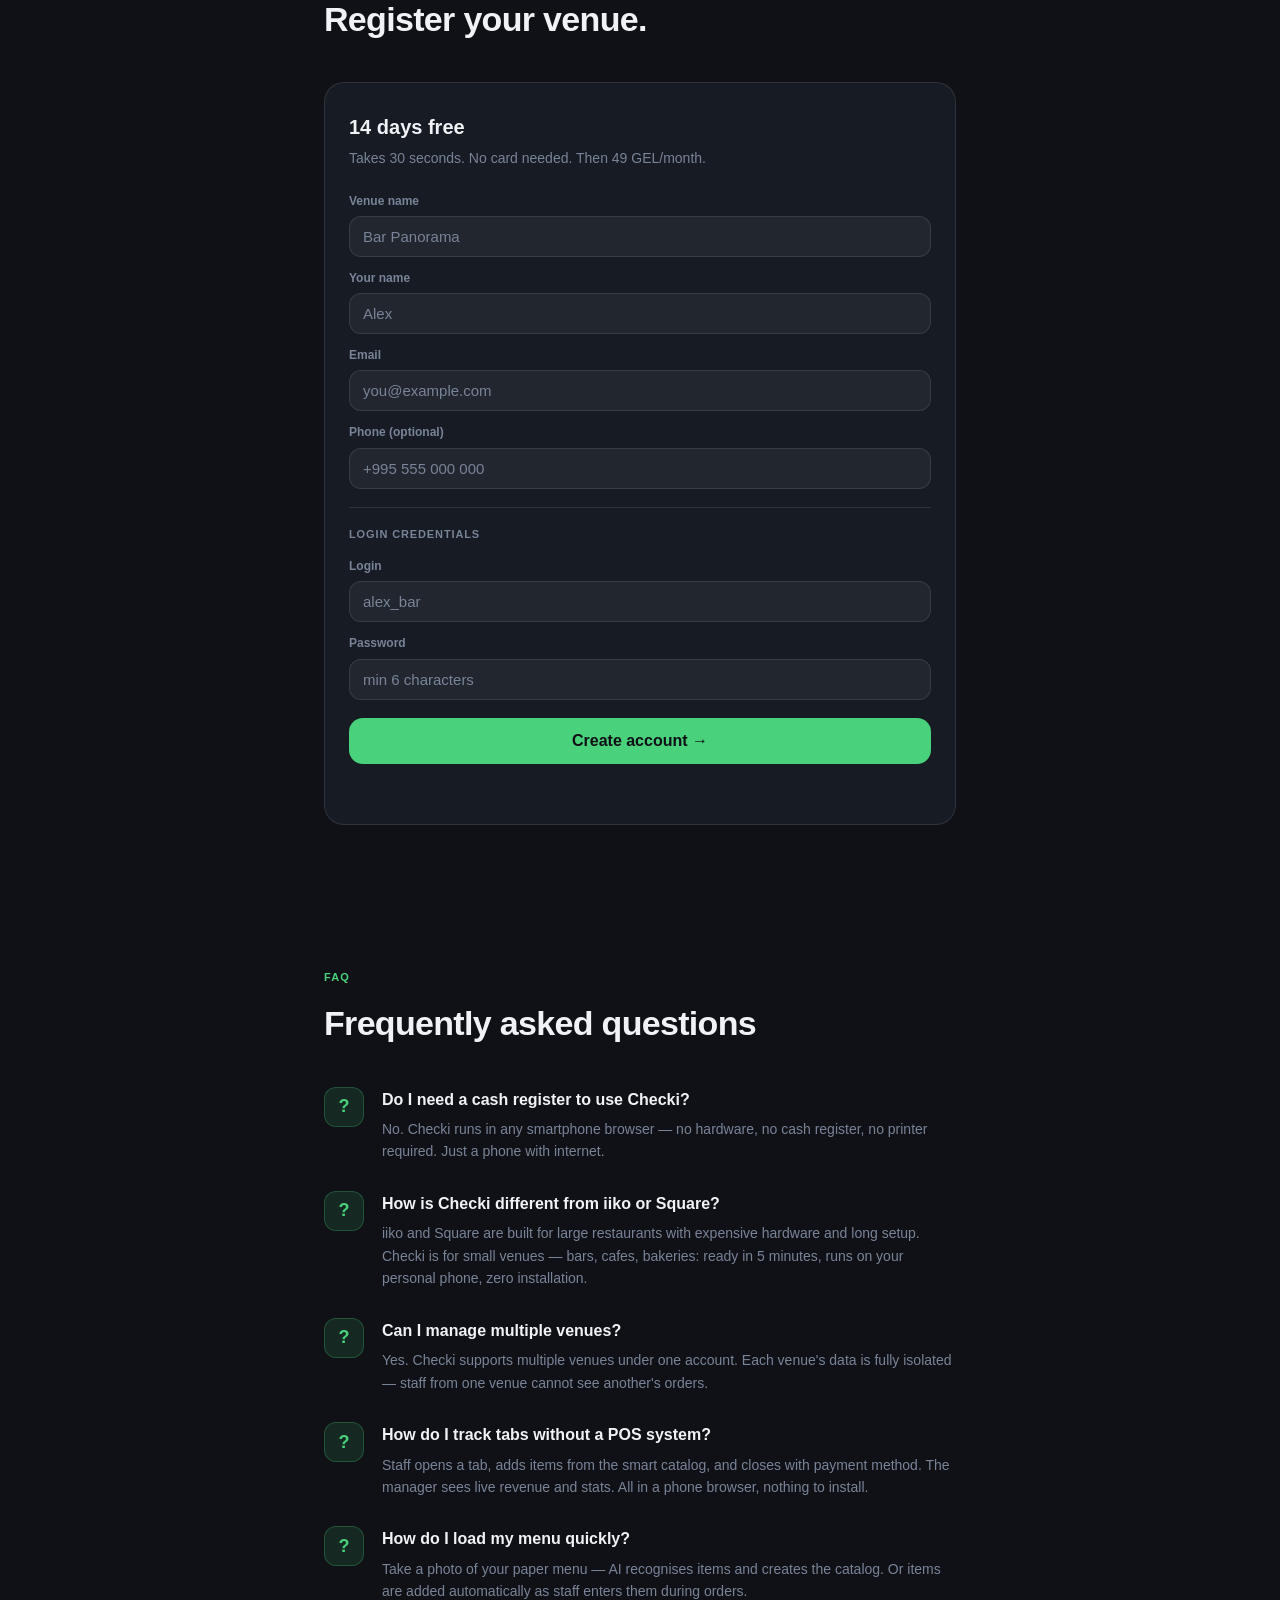
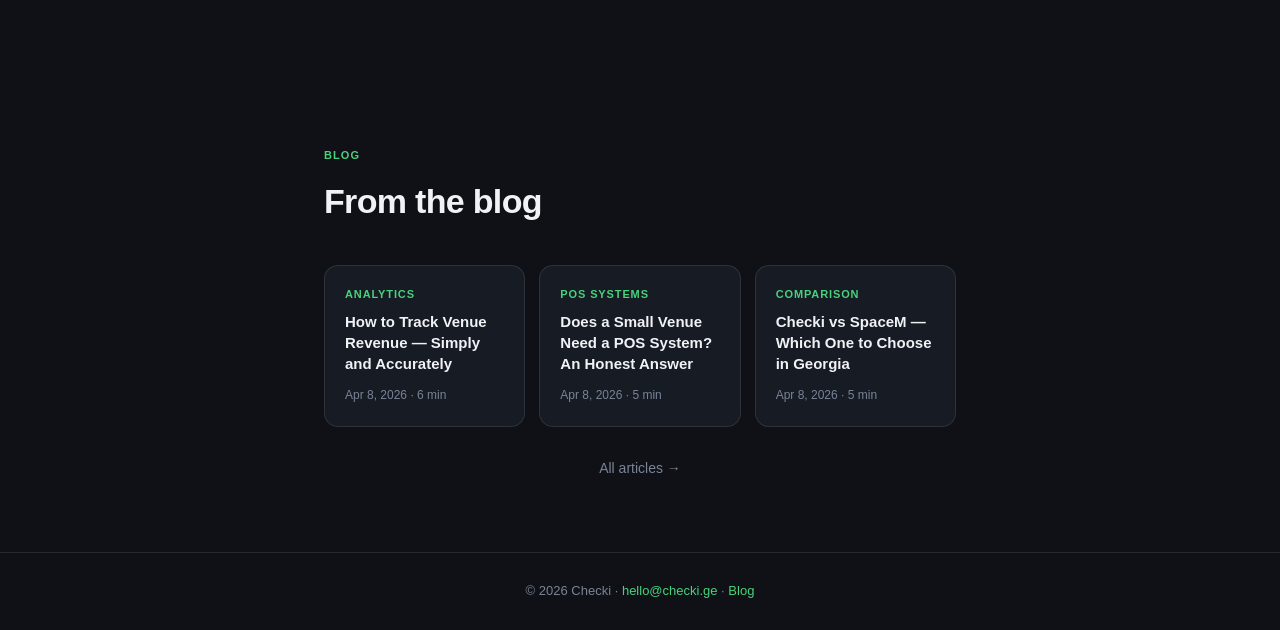
==== commit f1a18721: "feat: landing — venue-agnostic rebranding, 14-day trial, new features, 3-lang update - Rebrand from " ====
--- a/landing/index.html
+++ b/landing/index.html
@@ -9,9 +9,9 @@
   <link rel="icon" type="image/svg+xml" href="data:image/svg+xml,<svg xmlns='http://www.w3.org/2000/svg' viewBox='0 0 32 32'><rect width='32' height='32' rx='8' fill='%23141418'/><text y='23' x='2' font-size='22' font-family='system-ui,sans-serif' font-weight='900' fill='white'>C</text><circle cx='23' cy='24' r='3.5' fill='%2349d17c'/></svg>" />
 
   <!-- SEO -->
-  <title>Checki — Bar Management from Your Phone. No POS</title>
-  <meta name="description" content="Open tabs, add orders, track revenue — all from a browser on any smartphone. No hardware, no training. Free access for bars in Tbilisi and Georgia." />
-  <meta name="keywords" content="программа для бара, приложение для бармена, pos система для бара, bar management georgia, бар без кассы, учёт заказов бар, bar tab management tbilisi, ბარის მართვის პროგრამა" />
+  <title>Checki — управление заведением с телефона. Без кассы</title>
+  <meta name="description" content="Открывай чеки, добавляй заказы, считай выручку — в браузере любого смартфона. Для баров, кафе, пекарен и ресторанов Грузии. 14 дней бесплатно." />
+  <meta name="keywords" content="программа для бара, приложение для кафе, pos система для ресторана, bar management georgia, учёт заказов заведение, tab management tbilisi, ბარის მართვის პროგრამა, კაფეს მართვა" />
   <link rel="canonical" href="https://checki.ge/" />
   <link rel="alternate" hreflang="ru" href="https://checki.ge/" />
   <link rel="alternate" hreflang="en" href="https://checki.ge/" />
@@ -21,8 +21,8 @@
   <!-- Open Graph -->
   <meta property="og:type"        content="website" />
   <meta property="og:url"         content="https://checki.ge/" />
-  <meta property="og:title"       content="Checki — Bar Tab Management from Your Phone | No POS Hardware" />
-  <meta property="og:description" content="Open tabs, add drinks, close with payment — all from your phone. No cash register, no hardware. Free start for bars and cafes in Georgia." />
+  <meta property="og:title"       content="Checki — управление заведением с телефона | Без кассы" />
+  <meta property="og:description" content="Открывай чеки, добавляй заказы, считай выручку — с телефона. Для баров, кафе, пекарен. 14 дней бесплатно, потом 49 ₾/мес." />
   <meta property="og:site_name"   content="Checki" />
 
   <!-- JSON-LD: SoftwareApplication -->
@@ -640,6 +640,11 @@
       <h3 data-i="f9_h">Учёт кассы</h3>
       <p data-i="f9_p">Открывай смену с остатком, фиксируй поступления и изъятия, закрывай со сверкой. PDF-отчёт одной кнопкой.</p>
     </div>
+    <div class="feature">
+      <div class="featureIcon">📷</div>
+      <h3 data-i="f10_h">Быстрый старт с меню</h3>
+      <p data-i="f10_p">Сфотографируй бумажное меню — ИИ распознает позиции и загрузит каталог за минуту. Не нужно вводить вручную.</p>
+    </div>
   </div>
 </section>
 
@@ -816,12 +821,12 @@
     nav_blog:    "Блог",
     nav_login:   "Войти",
     nav_cta:     "Попробовать",
-    badge:       "Бесплатный доступ · Открытое бета-тестирование",
-    hero_h1:     "Управляй баром",
+    badge:       "14 дней бесплатно · Потом 49 ₾/месяц",
+    hero_h1:     "Управляй заведением",
     hero_em:     "с телефона.",
-    hero_sub:    "Чеки, каталог, выручка — всё в одном месте. Без кассового аппарата, без обучения, без лишних кнопок. Просто открыл — и работаешь.",
+    hero_sub:    "Чеки, каталог, выручка — всё в одном месте. Для баров, кафе, пекарен и ресторанов. Без кассового аппарата, без обучения, без лишних кнопок.",
     hero_cta:    "Начать бесплатно",
-    hero_note:   "Без карты · Без обязательств · Работает на любом смартфоне",
+    hero_note:   "14 дней бесплатно · Потом 49 ₾/мес · Работает на любом смартфоне",
     mock_tab1:   "Чек #14 · Стол 4",
     mock_tab2:   "Открытые",
     mock_beer:   "Пиво · ×2",
@@ -829,13 +834,13 @@
     mock_whisky: "Виски · ×1",
     mock_total:  "Итого",
     prob_label:  "Зачем это нужно",
-    prob_h2:     "Маленькому бару не нужна большая касса.",
+    prob_h2:     "Небольшому заведению не нужна дорогая касса.",
     prob1_h:     "Кассовые системы стоят дорого",
-    prob1_p:     "Оборудование, лицензии, обслуживание — для небольшого бара это лишние расходы. Checki работает прямо в браузере телефона, который у тебя уже есть.",
+    prob1_p:     "Оборудование, лицензии, обслуживание — для небольшого бара или кафе это лишние расходы. Checki работает прямо в браузере телефона, который у тебя уже есть.",
     prob2_h:     "Сложные программы тормозят работу",
-    prob2_p:     "Пока бармен разбирается в меню системы — гость ждёт. Checki обучается за 5 минут: открыл чек, написал название, нажал добавить.",
+    prob2_p:     "Пока сотрудник разбирается в меню системы — гость ждёт. Checki обучается за 5 минут: открыл чек, написал название, нажал добавить.",
     prob3_h:     "Бумага и Excel не дают картину",
-    prob3_p:     "Никогда не знаешь что продаётся, какая выручка сегодня и какой официант работал. Checki показывает это в реальном времени.",
+    prob3_p:     "Никогда не знаешь что продаётся, какая выручка сегодня и кто из персонала работал. Checki показывает это в реальном времени.",
     screens_label: "Как это выглядит",
     screens_title1: "Все чеки — одним взглядом",
     screens_desc1:  "На главном экране видно каждый открытый стол: имя гостя, время и сумму. Нажми — и сразу переходишь к нужному чеку.",
@@ -844,9 +849,9 @@
     screens_title3: "История и выручка в одном месте",
     screens_desc3:  "Архив хранит все закрытые чеки с фильтром по датам. Видно выручку за день, неделю или месяц — наличными и картой отдельно.",
     screens_title4: "Каталог, который управляет сам собой",
-    screens_desc4:  "Новые позиции появляются автоматически с первого заказа. Менеджер задаёт цены и категории — бармен сразу работает со структурированным меню.",
+    screens_desc4:  "Новые позиции появляются автоматически с первого заказа. Менеджер задаёт цены и категории — персонал сразу работает со структурированным меню.",
     screens_title5: "Персонал и смены под контролем",
-    screens_desc5:  "Создай аккаунты для барменов за минуту. Смотри кто и когда работал, отслеживай каждую смену — всё из браузера на телефоне.",
+    screens_desc5:  "Создай аккаунты для персонала за минуту. Смотри кто и когда работал, отслеживай каждую смену — всё из браузера на телефоне.",
     screens_title6: "Учёт закупок без таблиц",
     screens_desc6:  "Фиксируй поставки прямо в системе: что пришло, от кого и на сколько. История закупок всегда под рукой — никаких отдельных таблиц.",
     how_label:   "Как это работает",
@@ -861,18 +866,22 @@
     feat_h2:     "Всё что нужно — ничего лишнего.",
     f1_h: "Только телефон",      f1_p: "Никакого оборудования. Открой ссылку в браузере — и можно работать. iOS и Android.",
     f2_h: "Умный каталог",       f2_p: "Новая позиция добавляется сама при первом вводе. ИИ исправляет опечатки и расставляет категории — в фоне, не мешая работе.",
-    f3_h: "Каталог под себя",    f3_p: "Менеджер редактирует позиции, цены, помечает звёздочкой популярные — они появляются как быстрые кнопки у барменов.",
+    f3_h: "Каталог под себя",    f3_p: "Менеджер редактирует позиции, цены, помечает звёздочкой популярные — они появляются как быстрые кнопки у сотрудников.",
     f4_h: "Аналитика и отчёты",  f4_p: "Выручка, топ позиций, разбивка по оплате — за любой период. Экспорт PDF-отчёта одной кнопкой.",
     f5_h: "Команда без возни",   f5_p: "Менеджер создаёт аккаунты для персонала за минуту. У каждого свой уровень доступа.",
     f6_h: "Данные только ваши",  f6_p: "Каждое заведение видит только свои чеки и каталог. Токенная авторизация, данные изолированы.",
-    geo_label: "Тбилиси и Грузия", geo_h2: "Создано для баров Грузии.",
+    f7_h: "Голосовой ввод",      f7_p: "Скажи «два хогардена и нэгрони» — позиции добавятся сами. ИИ распознаёт речь и сопоставляет с каталогом.",
+    f8_h: "QR-чек для гостя",    f8_p: "Гость сканирует QR — видит свой чек на телефоне. Никаких распечаток, без принтера.",
+    f9_h: "Учёт кассы",          f9_p: "Открывай смену с остатком, фиксируй поступления и изъятия, закрывай со сверкой. PDF-отчёт одной кнопкой.",
+    f10_h: "Быстрый старт с меню", f10_p: "Сфотографируй бумажное меню — ИИ распознает позиции и загрузит каталог за минуту. Не нужно вводить вручную.",
+    geo_label: "Тбилиси и Грузия", geo_h2: "Создано для заведений Грузии.",
     geo1_h: "Работает в GEL", geo1_p: "Все чеки и отчёты в грузинских лари. Никаких конвертаций и дополнительных настроек — Checki сразу готов к работе в Грузии.",
-    geo2_h: "Тбилиси, Батуми, вся Грузия", geo2_p: "Сотни небольших баров работают без кассового аппарата — и это законно для малого бизнеса на патентной системе. Checki помогает вести учёт без дорогой POS-системы.",
-    geo3_h: "Регистрация за 2 минуты", geo3_p: "Не нужно ждать одобрения, подписывать договоры или покупать оборудование. Зарегистрировал заведение — и сразу работаешь. Бесплатно.",
+    geo2_h: "Тбилиси, Батуми, вся Грузия", geo2_p: "Бары, кафе, пекарни, небольшие рестораны — Checki подходит для любого заведения, которое работает без дорогой POS-системы.",
+    geo3_h: "Регистрация за 2 минуты", geo3_p: "Не нужно ждать одобрения, подписывать договоры или покупать оборудование. Зарегистрировал заведение — и сразу работаешь. 14 дней бесплатно.",
     reg_label:   "Начать",
     reg_h2:      "Зарегистрируй заведение.",
-    reg_title:   "Бесплатный доступ",
-    reg_sub:     "Займёт 30 секунд. Карта не нужна.",
+    reg_title:   "14 дней бесплатно",
+    reg_sub:     "Займёт 30 секунд. Карта не нужна. Потом 49 ₾/мес.",
     lbl_venue:   "Название заведения",
     lbl_name:    "Ваше имя",
     lbl_phone:   "Телефон (необязательно)",
@@ -898,26 +907,27 @@
     blog_label: "Блог", blog_h2: "Из блога", blog_all: "Все статьи →",
     blog_tag1: "Аналитика",  blog_title1: "Как считать выручку в баре — просто и точно",       blog_date1: "8 апр 2026", blog_read1: "6 мин",
     blog_tag2: "POS системы", blog_title2: "Нужна ли POS-система маленькому бару? Честный ответ", blog_date2: "8 апр 2026", blog_read2: "5 мин",
-    blog_tag3: "Сравнение",  blog_title3: "Checki vs SpaceM — что выбрать бару в Грузии",      blog_date3: "8 апр 2026", blog_read3: "5 мин",
+    blog_tag3: "Сравнение",  blog_title3: "Checki vs SpaceM — что выбрать заведению в Грузии",  blog_date3: "8 апр 2026", blog_read3: "5 мин",
     faq_label:   "Вопросы и ответы",
     faq_h2:      "Часто задаваемые вопросы",
     faq: [
       { q: "Нужен ли кассовый аппарат?", a: "Нет. Checki работает в браузере любого смартфона. Никакого оборудования, касс или принтеров — только телефон с интернетом." },
-      { q: "Чем Checki отличается от iiko или r_keeper?", a: "iiko и r_keeper — тяжёлые системы для крупных ресторанов. Checki создан для баров и небольших кафе: запускается за 5 минут на личном телефоне, не требует установки и обучения." },
-      { q: "Можно ли работать с несколькими заведениями?", a: "Да. Checki поддерживает несколько заведений. Данные каждого полностью изолированы — персонал одного бара не видит заказы другого." },
-      { q: "Как вести учёт заказов без кассы?", a: "Бармен открывает чек, добавляет позиции из каталога, закрывает с выбором оплаты. Менеджер видит выручку и статистику в реальном времени. Всё — в браузере телефона, без установки." },
+      { q: "Чем Checki отличается от iiko или r_keeper?", a: "iiko и r_keeper — тяжёлые системы для крупных ресторанов с дорогим оборудованием. Checki создан для небольших заведений: баров, кафе, пекарен — запускается за 5 минут на личном телефоне." },
+      { q: "Можно ли работать с несколькими заведениями?", a: "Да. Checki поддерживает несколько заведений. Данные каждого полностью изолированы — персонал одного заведения не видит заказы другого." },
+      { q: "Как вести учёт заказов без кассы?", a: "Сотрудник открывает чек, добавляет позиции из каталога, закрывает с выбором оплаты. Менеджер видит выручку и статистику в реальном времени. Всё — в браузере телефона, без установки." },
+      { q: "Как быстро загрузить меню?", a: "Сфотографируй бумажное меню — ИИ распознает позиции и создаст каталог. Или вводи позиции вручную: они добавляются автоматически с первого заказа." },
     ],
   },
   en: {
     nav_blog:    "Blog",
     nav_login:   "Login",
     nav_cta:     "Try free",
-    badge:       "Free access · Open beta",
-    hero_h1:     "Run your bar",
+    badge:       "14 days free · Then 49 GEL/month",
+    hero_h1:     "Run your venue",
     hero_em:     "from your phone.",
-    hero_sub:    "Tabs, catalog, revenue — all in one place. No cash register, no training, no complicated buttons. Just open and work.",
+    hero_sub:    "Tabs, catalog, revenue — all in one place. For bars, cafes, bakeries, and restaurants. No POS, no training, no complicated buttons.",
     hero_cta:    "Start for free",
-    hero_note:   "No card · No commitment · Works on any smartphone",
+    hero_note:   "14 days free · Then 49 GEL/mo · Works on any smartphone",
     mock_tab1:   "Tab #14 · Table 4",
     mock_tab2:   "Open tabs",
     mock_beer:   "Beer · ×2",
@@ -925,11 +935,11 @@
     mock_whisky: "Whisky · ×1",
     mock_total:  "Total",
     prob_label:  "Why it exists",
-    prob_h2:     "Small bars don't need big POS systems.",
+    prob_h2:     "Small venues don't need big POS systems.",
     prob1_h:     "POS systems are expensive",
-    prob1_p:     "Hardware, licenses, maintenance — unnecessary costs for a small bar. Checki runs right in the browser of the phone you already have.",
+    prob1_p:     "Hardware, licenses, maintenance — unnecessary costs for a small bar or cafe. Checki runs right in the browser of the phone you already have.",
     prob2_h:     "Complex software slows you down",
-    prob2_p:     "While the bartender navigates menus — the guest waits. Staff learns Checki in 5 minutes: open a tab, type the name, add.",
+    prob2_p:     "While staff navigates menus — the guest waits. Staff learns Checki in 5 minutes: open a tab, type the name, add.",
     prob3_h:     "Paper and Excel give no picture",
     prob3_p:     "You never know what's selling, today's revenue, or which staff member is performing. Checki shows it all in real time.",
     screens_label: "See it in action",
@@ -940,9 +950,9 @@
     screens_title3: "History and revenue in one place",
     screens_desc3:  "Archive keeps all closed tabs with a date filter. See revenue for the day, week, or month — cash and card shown separately.",
     screens_title4: "A catalog that manages itself",
-    screens_desc4:  "New items appear automatically from the first order. Manager sets prices and categories — bartender works with a structured menu right away.",
+    screens_desc4:  "New items appear automatically from the first order. Manager sets prices and categories — staff works with a structured menu right away.",
     screens_title5: "Staff and shifts under control",
-    screens_desc5:  "Create accounts for bartenders in one minute. See who worked and when, track every shift — all from your phone's browser.",
+    screens_desc5:  "Create accounts for staff in one minute. See who worked and when, track every shift — all from your phone's browser.",
     screens_title6: "Track supplies without spreadsheets",
     screens_desc6:  "Log deliveries right in the system: what came in, from whom, and for how much. Procurement history always at hand — no separate spreadsheets needed.",
     how_label:   "How it works",
@@ -957,18 +967,22 @@
     feat_h2:     "Everything you need — nothing you don't.",
     f1_h: "Just a phone",         f1_p: "No special hardware. Open the link in a browser — and go. iOS and Android.",
     f2_h: "Smart catalog",        f2_p: "New items are added automatically on first entry. AI fixes typos and sets categories in the background — without interrupting work.",
-    f3_h: "Editable catalog",     f3_p: "Manager edits items, prices, stars the popular ones — they appear as quick-pick chips for bartenders.",
+    f3_h: "Editable catalog",     f3_p: "Manager edits items, prices, stars the popular ones — they appear as quick-pick chips for staff.",
     f4_h: "Analytics & reports",  f4_p: "Revenue, top products, payment breakdown — for any period. Export PDF report in one tap.",
     f5_h: "Team without hassle",  f5_p: "Manager creates staff accounts in a minute. Each person has their own access level.",
     f6_h: "Your data only",       f6_p: "Each venue sees only its own tabs and catalog. Token-based auth, fully isolated.",
-    geo_label: "Tbilisi & Georgia", geo_h2: "Built for bars in Georgia.",
+    f7_h: "Voice input",          f7_p: "Say \"two Hoegaardens and a Negroni\" — items are added automatically. AI recognises speech and matches items from your catalog.",
+    f8_h: "QR receipt for guests", f8_p: "Guest scans QR — sees their tab on their phone. No printouts, no printer needed.",
+    f9_h: "Cash register tracking", f9_p: "Open a shift with balance, log income and withdrawals, close with reconciliation. PDF report in one tap.",
+    f10_h: "Quick start from menu", f10_p: "Photo your paper menu — AI recognises items and builds the catalog in a minute. No manual entry needed.",
+    geo_label: "Tbilisi & Georgia", geo_h2: "Built for venues in Georgia.",
     geo1_h: "Works in GEL", geo1_p: "All tabs and reports in Georgian lari. No conversions, no extra setup — Checki is ready for Georgia out of the box.",
-    geo2_h: "Tbilisi, Batumi, all of Georgia", geo2_p: "Hundreds of small bars operate without a cash register — and for small businesses on the patent system, that's perfectly legal. Checki helps you track orders without an expensive POS.",
-    geo3_h: "Register in 2 minutes", geo3_p: "No approval waiting, no contracts, no hardware to buy. Register your venue and start right away. Free.",
+    geo2_h: "Tbilisi, Batumi, all of Georgia", geo2_p: "Bars, cafes, bakeries, small restaurants — Checki works for any venue that doesn't need an expensive POS system.",
+    geo3_h: "Register in 2 minutes", geo3_p: "No approval waiting, no contracts, no hardware to buy. Register your venue and start right away. 14 days free.",
     reg_label:   "Get started",
     reg_h2:      "Register your venue.",
-    reg_title:   "Free access",
-    reg_sub:     "Takes 30 seconds. No card needed.",
+    reg_title:   "14 days free",
+    reg_sub:     "Takes 30 seconds. No card needed. Then 49 GEL/month.",
     lbl_venue:   "Venue name",
     lbl_name:    "Your name",
     lbl_phone:   "Phone (optional)",
@@ -992,28 +1006,29 @@
     ok_link:     "Open Checki →",
     loading:     "Creating…",
     blog_label: "Blog", blog_h2: "From the blog", blog_all: "All articles →",
-    blog_tag1: "Analytics",   blog_title1: "How to Track Bar Revenue — Simply and Accurately",          blog_date1: "Apr 8, 2026", blog_read1: "6 min",
-    blog_tag2: "POS Systems",  blog_title2: "Does a Small Bar Need a POS System? An Honest Answer",    blog_date2: "Apr 8, 2026", blog_read2: "5 min",
-    blog_tag3: "Comparison",  blog_title3: "Checki vs SpaceM — Which One to Choose for Your Bar",      blog_date3: "Apr 8, 2026", blog_read3: "5 min",
+    blog_tag1: "Analytics",   blog_title1: "How to Track Venue Revenue — Simply and Accurately",       blog_date1: "Apr 8, 2026", blog_read1: "6 min",
+    blog_tag2: "POS Systems",  blog_title2: "Does a Small Venue Need a POS System? An Honest Answer", blog_date2: "Apr 8, 2026", blog_read2: "5 min",
+    blog_tag3: "Comparison",  blog_title3: "Checki vs SpaceM — Which One to Choose in Georgia",       blog_date3: "Apr 8, 2026", blog_read3: "5 min",
     faq_label:   "FAQ",
     faq_h2:      "Frequently asked questions",
     faq: [
       { q: "Do I need a cash register to use Checki?", a: "No. Checki runs in any smartphone browser — no hardware, no cash register, no printer required. Just a phone with internet." },
-      { q: "How is Checki different from iiko or Square?", a: "iiko and Square are built for large restaurants with expensive hardware and long setup. Checki is for bars and small cafes: ready in 5 minutes, runs on your personal phone, zero installation." },
-      { q: "Can I manage multiple venues?", a: "Yes. Checki supports multiple venues under one account. Each venue's data is fully isolated — staff from one bar cannot see another's orders." },
-      { q: "How do I track bar tabs without a POS system?", a: "A bartender opens a tab, adds items from the smart catalog, and closes with payment method. The manager sees live revenue and stats. All in a phone browser, nothing to install." },
+      { q: "How is Checki different from iiko or Square?", a: "iiko and Square are built for large restaurants with expensive hardware and long setup. Checki is for small venues — bars, cafes, bakeries: ready in 5 minutes, runs on your personal phone, zero installation." },
+      { q: "Can I manage multiple venues?", a: "Yes. Checki supports multiple venues under one account. Each venue's data is fully isolated — staff from one venue cannot see another's orders." },
+      { q: "How do I track tabs without a POS system?", a: "Staff opens a tab, adds items from the smart catalog, and closes with payment method. The manager sees live revenue and stats. All in a phone browser, nothing to install." },
+      { q: "How do I load my menu quickly?", a: "Take a photo of your paper menu — AI recognises items and creates the catalog. Or items are added automatically as staff enters them during orders." },
     ],
   },
   ka: {
     nav_blog:    "ბლოგი",
     nav_login:   "შესვლა",
     nav_cta:     "სცადე",
-    badge:       "უფასო წვდომა · ღია ბეტა",
-    hero_h1:     "მართე ბარი",
+    badge:       "14 დღე უფასოდ · შემდეგ 49 ₾/თვე",
+    hero_h1:     "მართე დაწესებულება",
     hero_em:     "ტელეფონიდან.",
-    hero_sub:    "ჩეკები, კატალოგი, შემოსავალი — ყველაფერი ერთ ადგილას. საკასო აპარატის, სწავლების და რთული ღილაკების გარეშე.",
+    hero_sub:    "ჩეკები, კატალოგი, შემოსავალი — ყველაფერი ერთ ადგილას. ბარებისთვის, კაფეებისთვის, პურის საცხობებისთვის. საკასო აპარატის გარეშე.",
     hero_cta:    "დაიწყე უფასოდ",
-    hero_note:   "ბარათის გარეშე · ვალდებულების გარეშე · ნებისმიერ სმარტფონზე",
+    hero_note:   "14 დღე უფასოდ · შემდეგ 49 ₾/თვე · ნებისმიერ სმარტფონზე",
     mock_tab1:   "ჩეკი #14 · მაგიდა 4",
     mock_tab2:   "გახსნილი",
     mock_beer:   "ლუდი · ×2",
@@ -1021,11 +1036,11 @@
     mock_whisky: "ვისკი · ×1",
     mock_total:  "სულ",
     prob_label:  "რატომ არის საჭირო",
-    prob_h2:     "პატარა ბარს არ სჭირდება დიდი საკასო სისტემა.",
+    prob_h2:     "პატარა დაწესებულებას არ სჭირდება ძვირი საკასო სისტემა.",
     prob1_h:     "საკასო სისტემები ძვირია",
-    prob1_p:     "აღჭურვილობა, ლიცენზიები, მომსახურება — პატარა ბარისთვის ეს ზედმეტი ხარჯებია. Checki მუშაობს პირდაპირ ბრაუზერში, ტელეფონზე, რომელიც უკვე გაქვს.",
+    prob1_p:     "აღჭურვილობა, ლიცენზიები, მომსახურება — პატარა ბარის ან კაფეს ეს ზედმეტი ხარჯებია. Checki მუშაობს პირდაპირ ბრაუზერში, ტელეფონზე, რომელიც უკვე გაქვს.",
     prob2_h:     "რთული პროგრამები ანელებს მუშაობას",
-    prob2_p:     "სანამ ბარმენი სისტემის მენიუს ეჩვევა — სტუმარი ელოდება. Checki 5 წუთში ისწავლება: გახსენი ჩეკი, დაწერე სახელი, დაამატე.",
+    prob2_p:     "სანამ თანამშრომელი სისტემის მენიუს ეჩვევა — სტუმარი ელოდება. Checki 5 წუთში ისწავლება: გახსენი ჩეკი, დაწერე სახელი, დაამატე.",
     prob3_h:     "ქაღალდი და Excel სრულ სურათს არ იძლევა",
     prob3_p:     "არასდროს იცი რა იყიდება, რა შემოსავალია დღეს. Checki ამას რეალურ დროში გვიჩვენებს.",
     screens_label: "როგორ გამოიყურება",
@@ -1036,9 +1051,9 @@
     screens_title3: "ისტორია და შემოსავალი ერთ ადგილას",
     screens_desc3:  "არქივი ინახავს ყველა დახურულ ჩეკს თარიღის ფილტრით. ნახე შემოსავალი დღის, კვირის ან თვის განმავლობაში — ნაღდი და ბარათი ცალ-ცალკე.",
     screens_title4: "კატალოგი, რომელიც თავად მართავს თავს",
-    screens_desc4:  "ახალი პოზიციები პირველი შეკვეთიდანვე ავტომატურად ჩნდება. მენეჯერი ადგენს ფასებს — ბარმენი სტრუქტურირებულ მენიუს იღებს მაშინვე.",
+    screens_desc4:  "ახალი პოზიციები პირველი შეკვეთიდანვე ავტომატურად ჩნდება. მენეჯერი ადგენს ფასებს — თანამშრომელი სტრუქტურირებულ მენიუს იღებს მაშინვე.",
     screens_title5: "პერსონალი და ცვლები კონტროლის ქვეშ",
-    screens_desc5:  "შექმენი ბარმენების ანგარიშები ერთ წუთში. ნახე ვინ და როდის მუშაობდა — ყველაფერი ხელმისაწვდომია ტელეფონის ბრაუზერიდან.",
+    screens_desc5:  "შექმენი პერსონალის ანგარიშები ერთ წუთში. ნახე ვინ და როდის მუშაობდა — ყველაფერი ხელმისაწვდომია ტელეფონის ბრაუზერიდან.",
     screens_title6: "შესყიდვების აღრიცხვა ცხრილების გარეშე",
     screens_desc6:  "ჩაიწერე მიწოდებები სისტემაში: რა მოვიდა, ვისგან და რა ღირდა. შესყიდვების ისტორია ყოველთვის ხელთაა — ცალკე ცხრილები საჭირო არ არის.",
     how_label:   "როგორ მუშაობს",
@@ -1053,18 +1068,22 @@
     feat_h2:     "ყველაფერი რაც საჭიროა — ზედმეტი არაფერი.",
     f1_h: "მხოლოდ ტელეფონი",    f1_p: "არანაირი სპეციალური აღჭურვილობა. გახსენი ბმული ბრაუზერში — მუშაობა შეგიძლია. iOS და Android.",
     f2_h: "ჭკვიანი კატალოგი",   f2_p: "ახალი პოზიცია ავტომატურად ემატება პირველი შეყვანისას. AI ასწორებს შეცდომებს ფონურ რეჟიმში.",
-    f3_h: "რედაქტირებადი კატალოგი", f3_p: "მენეჯერი არედაქტირებს პოზიციებს, ფასებს, ვარსკვლავით ნიშნავს პოპულარულებს.",
+    f3_h: "რედაქტირებადი კატალოგი", f3_p: "მენეჯერი არედაქტირებს პოზიციებს, ფასებს, ვარსკვლავით ნიშნავს პოპულარულებს — ისინი სწრაფ ღილაკებად გამოჩნდებიან.",
     f4_h: "ანალიტიკა და ანგარიშები", f4_p: "შემოსავალი, ტოპ პოზიციები, გადახდების სტრუქტურა. PDF ანგარიში ერთი ღილაკით.",
-    f5_h: "გუნდი პრობლემის გარეშე", f5_p: "მენეჯერი პერსონალისთვის ანგარიშებს წუთში ქმნის.",
-    f6_h: "მხოლოდ შენი მონაცემები", f6_p: "თითოეული დაწესებულება მხოლოდ საკუთარ ჩეკებსა და კატალოგს ხედავს.",
-    geo_label: "თბილისი და საქართველო", geo_h2: "შექმნილია საქართველოს ბარებისთვის.",
+    f5_h: "გუნდი პრობლემის გარეშე", f5_p: "მენეჯერი პერსონალისთვის ანგარიშებს წუთში ქმნის. თითოეულს საკუთარი წვდომის დონე აქვს.",
+    f6_h: "მხოლოდ შენი მონაცემები", f6_p: "თითოეული დაწესებულება მხოლოდ საკუთარ ჩეკებსა და კატალოგს ხედავს. მონაცემები სრულად იზოლირებულია.",
+    f7_h: "ხმოვანი შეყვანა",     f7_p: "თქვი \"ორი ჰოგარდენი და ნეგრონი\" — პოზიციები დაემატება. AI ამოიცნობს მეტყველებას და კატალოგთან შეუსაბამებს.",
+    f8_h: "QR-ქვითარი სტუმრისთვის", f8_p: "სტუმარი სკანირებს QR-ს — ხედავს ჩეკს ტელეფონზე. ბეჭდვის გარეშე, პრინტერის გარეშე.",
+    f9_h: "სალარო აღრიცხვა",    f9_p: "გახსენი ცვლა ნაშთით, ჩაიწერე შემოსვლები და გამოტანები, დახურე შეჯერებით. PDF ანგარიში ერთი ღილაკით.",
+    f10_h: "სწრაფი სტარტი მენიუდან", f10_p: "გადაიღე ქაღალდის მენიუს ფოტო — AI ამოიცნობს პოზიციებს და წუთში შექმნის კატალოგს.",
+    geo_label: "თბილისი და საქართველო", geo_h2: "შექმნილია საქართველოს დაწესებულებებისთვის.",
     geo1_h: "მუშაობს GEL-ში", geo1_p: "ყველა ქვითარი და ანგარიში ქართულ ლარში. კონვერტაციის გარეშე — Checki საქართველოსთვის მზადაა.",
-    geo2_h: "თბილისი, ბათუმი, მთელი საქართველო", geo2_p: "ასობით პატარა ბარი საკასო აპარატის გარეშე მუშაობს — და ეს კანონიერია პატარა ბიზნესისთვის. Checki გეხმარება ძვირი POS-ის გარეშე.",
-    geo3_h: "რეგისტრაცია 2 წუთში", geo3_p: "დამტკიცების ლოდინი, კონტრაქტები ან აღჭურვილობის ყიდვა საჭირო არ არის. დაარეგისტრირე და დაიწყე მუშაობა. უფასოდ.",
+    geo2_h: "თბილისი, ბათუმი, მთელი საქართველო", geo2_p: "ბარები, კაფეები, პურის საცხობები, პატარა რესტორნები — Checki შესაფერისია ნებისმიერი დაწესებულებისთვის, რომელსაც ძვირი POS არ სჭირდება.",
+    geo3_h: "რეგისტრაცია 2 წუთში", geo3_p: "დამტკიცების ლოდინი, კონტრაქტები ან აღჭურვილობის ყიდვა საჭირო არ არის. 14 დღე უფასოდ, შემდეგ 49 ₾/თვე.",
     reg_label:   "დაწყება",
     reg_h2:      "დაარეგისტრირე დაწესებულება.",
-    reg_title:   "უფასო წვდომა",
-    reg_sub:     "30 წამი დასჭირდება. ბარათი არ არის საჭირო.",
+    reg_title:   "14 დღე უფასოდ",
+    reg_sub:     "30 წამი დასჭირდება. ბარათი არ არის საჭირო. შემდეგ 49 ₾/თვე.",
     lbl_venue:   "დაწესებულების სახელი",
     lbl_name:    "შენი სახელი",
     lbl_phone:   "ტელეფონი (არასავალდებულო)",
@@ -1095,9 +1114,10 @@
     faq_h2:      "ხშირად დასმული კითხვები",
     faq: [
       { q: "საკასო აპარატი საჭიროა?", a: "არა. Checki მუშაობს ნებისმიერი სმარტფონის ბრაუზერში. არანაირი აღჭურვილობა, საკასო ან პრინტერი — მხოლოდ ინტერნეტით ტელეფონი." },
-      { q: "Checki რით განსხვავდება სხვა POS სისტემებისგან?", a: "სხვა სისტემები მსხვილი რესტორნებისთვისაა — ძვირი აღჭურვილობა, დიდი დანერგვა. Checki ბარებისა და პატარა კაფეებისთვისაა: 5 წუთში გაშვება, პირად ტელეფონზე, ინსტალაციის გარეშე." },
+      { q: "Checki რით განსხვავდება სხვა POS სისტემებისგან?", a: "სხვა სისტემები მსხვილი რესტორნებისთვისაა — ძვირი აღჭურვილობა, დიდი დანერგვა. Checki პატარა დაწესებულებებისთვისაა — ბარები, კაფეები, პურის საცხობები: 5 წუთში გაშვება, ინსტალაციის გარეშე." },
       { q: "შეიძლება რამდენიმე დაწესებულების მართვა?", a: "დიახ. Checki მხარს უჭერს რამდენიმე დაწესებულებას. თითოეულის მონაცემები სრულად იზოლირებულია." },
-      { q: "როგორ ვაწარმოო ჩეკები საკასო სისტემის გარეშე?", a: "ბარმენი ხსნის ჩეკს, ამატებს პოზიციებს კატალოგიდან, ხურავს გადახდის მეთოდით. მენეჯერი ხედავს შემოსავალს რეალურ დროში — ყველაფერი ბრაუზერში." },
+      { q: "როგორ ვაწარმოო ჩეკები საკასო სისტემის გარეშე?", a: "თანამშრომელი ხსნის ჩეკს, ამატებს პოზიციებს კატალოგიდან, ხურავს გადახდის მეთოდით. მენეჯერი ხედავს შემოსავალს რეალურ დროში — ყველაფერი ბრაუზერში." },
+      { q: "მენიუ სწრაფად როგორ ჩავტვირთო?", a: "გადაიღე ქაღალდის მენიუს ფოტო — AI ამოიცნობს პოზიციებს და კატალოგს შექმნის. ან პოზიციები ავტომატურად ემატება პირველი შეკვეთიდანვე." },
     ],
   },
 };
